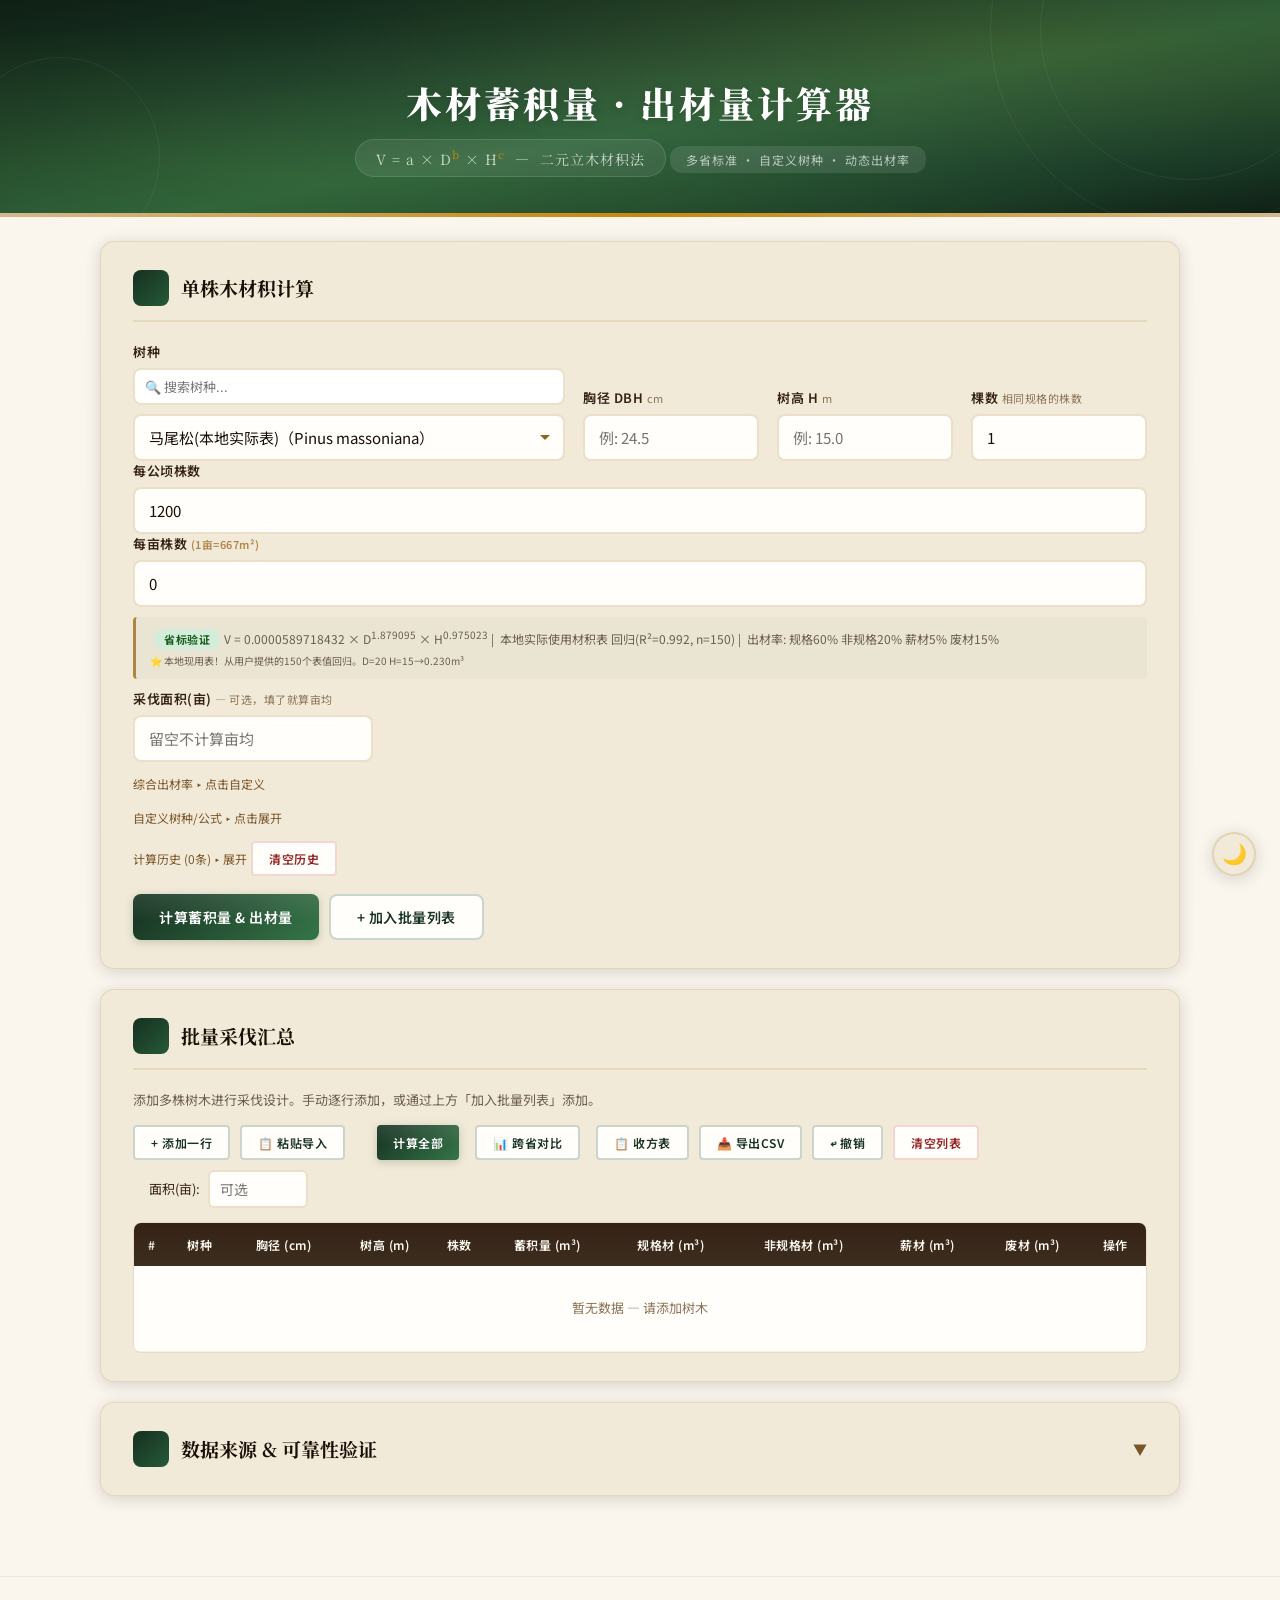
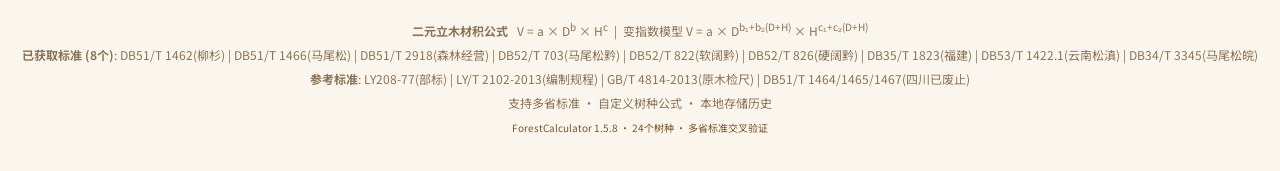
==== index.html @ 26204c29 "v1.5.8: 补全6个树种 econBasePct（P0修复）" ====
<!DOCTYPE html>
<html lang="zh-CN">
<head>
<meta charset="UTF-8">
<meta name="viewport" content="width=device-width, initial-scale=1.0">
<title>木材蓄积量与出材量计算器</title>
<link rel="preconnect" href="https://fonts.googleapis.com">
<link rel="preconnect" href="https://fonts.gstatic.com" crossorigin>
<link href="https://fonts.googleapis.com/css2?family=Noto+Serif+SC:wght@400;600;700;900&family=Noto+Sans+SC:wght@300;400;500;700&display=swap" rel="stylesheet">
<style>
/* ========== 木材蓄积量与出材量计算器 — 全部样式 ========== */

:root {
  --cream: #faf6ee;
  --parchment: #f2ead8;
  --wood-light: #d4b88c;
  --wood: #b08548;
  --wood-dark: #7a5528;
  --bark: #342215;
  --bark-deep: #1a0f06;
  --pine: #163020;
  --pine-light: #265a38;
  --moss: #3d5a2e;
  --leaf: #4e7a35;
  --amber: #c8880a;
  --gold: #e0a410;
  --sunset: #b8621e;
  --danger: #941e1e;
  --info: #1e4a6a;
  --radius-sm: 4px;
  --radius: 8px;
  --radius-lg: 14px;
  --shadow-sm: 0 1px 4px rgba(26,15,6,0.12);
  --shadow: 0 3px 16px rgba(26,15,6,0.16);
  --shadow-lg: 0 8px 36px rgba(26,15,6,0.2);
}

/* Dark mode variables */
body.dark {
  --cream: #1a1a1a;
  --parchment: #252525;
  --wood-light: #5a3d28;
  --wood: #8b6914;
  --wood-dark: #a07828;
  --bark: #ddd8d0;
  --bark-deep: #f0ece5;
  --pine: #2d8a4e;
  --pine-light: #3da060;
  --moss: #4a7a3a;
  --leaf: #5e9a45;
}

body.dark select,
body.dark input[type="number"] {
  background: #2a2a2a;
  color: #ddd8d0;
  border-color: rgba(196,165,110,0.2);
}

body.dark .card {
  border-color: rgba(196,165,110,0.15);
}

body.dark .species-bar {
  background: rgba(45,138,78,0.08);
}

body.dark .btn-outline {
  background: #2a2a2a;
}

body.dark .btn-danger {
  background: #2a2a2a;
}

/* Theme toggle button */
.theme-toggle {
  position: fixed;
  bottom: 24px;
  right: 24px;
  z-index: 100;
  width: 44px;
  height: 44px;
  border-radius: 50%;
  border: 2px solid rgba(196,165,110,0.35);
  background: var(--parchment);
  color: var(--bark);
  cursor: pointer;
  font-size: 20px;
  line-height: 40px;
  text-align: center;
  box-shadow: var(--shadow);
  transition: all 0.3s;
  user-select: none;
}
.theme-toggle:hover {
  transform: scale(1.1);
  box-shadow: var(--shadow-lg);
}

* { margin: 0; padding: 0; box-sizing: border-box; }

body {
  background: var(--cream);
  color: var(--bark);
  font-family: "Noto Sans SC", "Microsoft YaHei", sans-serif;
  line-height: 1.6;
  min-height: 100vh;
  position: relative;
}

/* Subtle wood-grain texture overlay */
body::before {
  content: '';
  position: fixed;
  inset: 0;
  pointer-events: none;
  z-index: 0;
  opacity: 0.03;
  background:
    repeating-linear-gradient(2deg, transparent, transparent 3px, rgba(139,105,20,0.1) 3px, rgba(139,105,20,0.1) 4px),
    repeating-linear-gradient(87deg, transparent, transparent 7px, rgba(74,55,40,0.06) 7px, rgba(74,55,40,0.06) 8px);
}

/* Hero header */
.hero {
  position: relative;
  z-index: 1;
  background: linear-gradient(170deg, #0f1f14 0%, #1a3a26 30%, #265a38 55%, #1a3a26 85%, #0f1f14 100%);
  color: #fff;
  padding: 48px 0 40px;
  text-align: center;
  overflow: hidden;
}
.hero::before {
  content: '';
  position: absolute;
  inset: 0;
  background:
    radial-gradient(ellipse at 20% 80%, rgba(124,179,66,0.15) 0%, transparent 60%),
    radial-gradient(ellipse at 80% 20%, rgba(230,168,23,0.1) 0%, transparent 50%),
    radial-gradient(ellipse at 50% 50%, rgba(255,255,255,0.03) 0%, transparent 70%);
}
.hero::after {
  content: '';
  position: absolute;
  bottom: 0;
  left: 0;
  right: 0;
  height: 4px;
  background: linear-gradient(90deg, var(--wood-light), var(--amber), var(--wood-light));
}
.hero-content { position: relative; z-index: 1; }

/* Tree ring decorative element */
.ring-decoration {
  position: absolute;
  border-radius: 50%;
  border: 1px solid rgba(255,255,255,0.06);
  pointer-events: none;
}
.ring-1 { width: 300px; height: 300px; top: -120px; right: -60px; }
.ring-2 { width: 400px; height: 400px; top: -170px; right: -110px; }
.ring-3 { width: 200px; height: 200px; bottom: -40px; left: -40px; }

.logo-icon {
  display: inline-block;
  font-size: 48px;
  margin-bottom: 4px;
  filter: drop-shadow(0 2px 4px rgba(0,0,0,0.2));
}
.hero h1 {
  font-family: "Noto Serif SC", "SimSun", serif;
  font-size: 36px;
  font-weight: 900;
  letter-spacing: 3px;
  text-shadow: 0 2px 8px rgba(0,0,0,0.15);
}
.hero .formula-display {
  display: inline-block;
  background: rgba(255,255,255,0.08);
  border: 1px solid rgba(255,255,255,0.12);
  border-radius: 20px;
  padding: 6px 20px;
  font-family: "Noto Serif SC", serif;
  font-size: 14px;
  letter-spacing: 1px;
  margin-top: 8px;
  color: rgba(255,255,255,0.75);
}
.hero .formula-display sup { font-size: 11px; color: var(--amber); }
.hero .location-tag {
  display: inline-block;
  background: rgba(255,255,255,0.1);
  border-radius: 12px;
  padding: 4px 16px;
  font-size: 12px;
  margin-top: 8px;
  letter-spacing: 1px;
  color: rgba(255,255,255,0.65);
}

.container {
  max-width: 1120px;
  margin: 0 auto;
  padding: 24px 20px 40px;
  position: relative;
  z-index: 1;
}

/* Cards */
.card {
  background: var(--parchment);
  border: 1px solid rgba(196,165,110,0.3);
  border-radius: var(--radius-lg);
  padding: 28px 32px;
  margin-bottom: 20px;
  box-shadow: var(--shadow);
  position: relative;
  transition: box-shadow 0.3s;
}
.card:hover { box-shadow: var(--shadow-lg); }

.card-header {
  display: flex;
  align-items: center;
  gap: 12px;
  margin-bottom: 20px;
  padding-bottom: 14px;
  border-bottom: 2px solid rgba(196,165,110,0.25);
}
.card-header .icon {
  width: 36px; height: 36px;
  background: linear-gradient(135deg, var(--pine), var(--pine-light));
  border-radius: 8px;
  display: flex; align-items: center; justify-content: center;
  font-size: 18px;
}
.card-header h2 {
  font-family: "Noto Serif SC", serif;
  font-size: 19px;
  color: var(--bark-deep);
  font-weight: 700;
}

/* Form grid */
.calc-grid {
  display: grid;
  grid-template-columns: 1fr 1fr 1fr;
  gap: 18px;
  align-items: end;
}
.calc-grid.cols-4 { grid-template-columns: 1fr 1fr 1fr 1fr; }
@media (max-width: 900px) { .calc-grid.cols-4 { grid-template-columns: 1fr 1fr; } }
@media (max-width: 700px) { .calc-grid { grid-template-columns: 1fr 1fr; } }
@media (max-width: 450px) { .calc-grid, .calc-grid.cols-4 { grid-template-columns: 1fr; } }

.area-row { margin-top: 10px; }
.area-group { max-width: 240px; }

.yield-row { margin-top: 8px; }
.yield-toggle { font-size: 12px; color: var(--wood-dark); cursor: pointer; user-select: none; }
.yield-toggle:hover { color: var(--pine); }
.yield-fields { margin-top: 8px; padding: 12px; background: rgba(196,165,110,0.06); border-radius: var(--radius-sm); }
.yield-inputs { display: flex; gap: 12px; flex-wrap: wrap; }
.yield-inputs label { font-size: 13px; color: var(--bark); font-weight: 500; }
.yield-inputs input { width: 80px; padding: 6px 8px; border: 2px solid rgba(196,165,110,0.35); border-radius: 4px; font-size: 13px; font-family: inherit; text-align: center; }

.form-group { display: flex; flex-direction: column; gap: 5px; }
.form-group label {
  font-size: 13px;
  font-weight: 600;
  color: var(--bark);
  letter-spacing: 0.5px;
}
.form-group label .hint {
  font-weight: 400;
  color: #8b7355;
  font-size: 11px;
}
select, input[type="number"] {
  padding: 11px 14px;
  border: 2px solid rgba(196,165,110,0.35);
  border-radius: var(--radius);
  font-size: 15px;
  font-family: inherit;
  background: #fffefb;
  color: var(--bark-deep);
  transition: all 0.2s;
  outline: none;
}
select:focus, input:focus {
  border-color: var(--pine);
  box-shadow: 0 0 0 4px rgba(45,90,63,0.08);
}
select {
  cursor: pointer;
  appearance: none;
  background-image: url("data:image/svg+xml,%3Csvg xmlns='http://www.w3.org/2000/svg' width='12' height='12' viewBox='0 0 12 12'%3E%3Cpath d='M6 8L1 3h10z' fill='%238b6914'/%3E%3C/svg%3E");
  background-repeat: no-repeat;
  background-position: right 12px center;
  padding-right: 36px;
}

/* Buttons */
.btn-row { display: flex; gap: 10px; margin-top: 18px; flex-wrap: wrap; }

.btn {
  padding: 11px 26px;
  font-size: 14px;
  font-weight: 600;
  border: none;
  border-radius: var(--radius);
  cursor: pointer;
  font-family: inherit;
  letter-spacing: 0.5px;
  transition: all 0.25s;
  position: relative;
  overflow: hidden;
}
.btn::after {
  content: '';
  position: absolute;
  inset: 0;
  background: linear-gradient(180deg, rgba(255,255,255,0.1) 0%, transparent 60%);
  pointer-events: none;
}
.btn-primary {
  background: linear-gradient(135deg, var(--pine), #357548);
  color: #fff;
  box-shadow: 0 2px 8px rgba(45,90,63,0.25);
}
.btn-primary:hover {
  transform: translateY(-1px);
  box-shadow: 0 4px 16px rgba(45,90,63,0.35);
}
.btn-outline {
  background: #fffefb;
  color: var(--pine);
  border: 2px solid rgba(45,90,63,0.25);
}
.btn-outline:hover { background: #f0f5f1; border-color: var(--pine); }
.btn-danger {
  background: #fffefb;
  color: var(--danger);
  border: 2px solid rgba(192,57,43,0.2);
}
.btn-danger:hover { background: #fef5f5; border-color: var(--danger); }
.btn-sm { padding: 7px 16px; font-size: 12px; border-radius: var(--radius-sm); }

/* Species info bar */
.species-bar {
  margin-top: 10px;
  padding: 10px 14px;
  background: rgba(45,90,63,0.04);
  border-radius: var(--radius-sm);
  font-size: 12px;
  color: #6b5d4f;
  border-left: 3px solid var(--wood);
}
.species-bar .badge {
  display: inline-block;
  padding: 2px 10px;
  border-radius: 10px;
  font-size: 11px;
  font-weight: 700;
  letter-spacing: 0.5px;
  margin: 0 4px;
}
.badge-high { background: #d4edda; color: #1b5e20; }
.badge-medium { background: #fff3cd; color: #856404; }
.badge-low { background: #fce4e4; color: #a71d2a; }
.badge-est { background: #f5f5f5; color: #666; }

/* Results */
.result-panel {
  display: none;
  margin-top: 20px;
  animation: fadeSlide 0.4s ease;
}
@keyframes fadeSlide {
  from { opacity: 0; transform: translateY(8px); }
  to { opacity: 1; transform: translateY(0); }
}
.result-panel.show { display: block; }

.volume-hero {
  text-align: center;
  padding: 24px;
  background: linear-gradient(135deg, rgba(45,90,63,0.06), rgba(124,179,66,0.06));
  border-radius: var(--radius-lg);
  border: 2px dashed rgba(45,90,63,0.15);
  margin-bottom: 16px;
}
.volume-hero .volume-number {
  font-family: "Noto Serif SC", serif;
  font-size: 48px;
  font-weight: 900;
  color: var(--pine);
  line-height: 1;
}
.volume-hero .volume-unit { font-size: 16px; color: #6b5d4f; }

.area-hero {
  text-align: center;
  padding: 18px;
  background: linear-gradient(135deg, rgba(212,132,58,0.06), rgba(230,168,23,0.06));
  border-radius: var(--radius);
  border: 2px dashed rgba(212,132,58,0.25);
  margin-bottom: 14px;
}
.area-title { font-size: 14px; font-weight: 700; color: var(--sunset); margin-bottom: 10px; }
.area-grid { display: grid; grid-template-columns: repeat(auto-fit, minmax(160px, 1fr)); gap: 10px; }
.area-stat { font-size: 13px; color: var(--bark); }
.area-stat .big { font-size: 24px; font-weight: 700; color: var(--sunset); display: block; }

.yield-grid {
  display: grid;
  grid-template-columns: repeat(auto-fit, minmax(150px, 1fr));
  gap: 12px;
}
.yield-item {
  background: #fffefb;
  border: 1px solid rgba(196,165,110,0.25);
  border-radius: var(--radius);
  padding: 16px;
  text-align: center;
  transition: transform 0.2s;
}
.yield-item:hover { transform: translateY(-2px); }
.yield-item .yield-val { font-size: 22px; font-weight: 700; color: var(--bark-deep); }
.yield-item .yield-label { font-size: 11px; color: #8b7355; margin-top: 2px; }
.yield-item.economic {
  border: 2px solid var(--pine);
  background: rgba(45,90,63,0.04);
}
.yield-item.economic .yield-val { color: var(--pine); font-size: 26px; }

/* Table */
.table-wrap { overflow-x: auto; border-radius: var(--radius); border: 1px solid rgba(196,165,110,0.2); }
table { width: 100%; border-collapse: collapse; font-size: 13px; }
thead th {
  background: linear-gradient(180deg, var(--bark), #3d2e20);
  color: #fdf8f0;
  padding: 12px 8px;
  font-weight: 600;
  letter-spacing: 0.5px;
  font-size: 12px;
}
tbody td {
  padding: 9px 8px;
  text-align: center;
  border-bottom: 1px solid rgba(196,165,110,0.15);
  background: #fffefb;
}
tbody tr:hover td { background: #fcf8f0; }
tbody input, tbody select {
  width: 100%;
  padding: 7px 8px;
  border: 1px solid rgba(196,165,110,0.3);
  border-radius: 4px;
  font-size: 13px;
  font-family: inherit;
  text-align: center;
  background: #fffefb;
}
.summary-row td {
  font-weight: 700;
  background: linear-gradient(180deg, #e8e0d0, #e0d8c4) !important;
  border-top: 3px solid var(--wood-dark);
  font-size: 14px;
}

.toolbar { display: flex; gap: 10px; margin-bottom: 14px; flex-wrap: wrap; }

/* Collapsible */
.collapsible-header {
  cursor: pointer;
  display: flex;
  justify-content: space-between;
  align-items: center;
}
.collapsible-header .arrow {
  transition: transform 0.3s;
  font-size: 14px;
  color: var(--wood-dark);
}
.collapsible-header.open .arrow { transform: rotate(180deg); }
.collapsible-content { display: none; margin-top: 14px; }
.collapsible-content.open { display: block; }

/* Callouts */
.callout {
  padding: 14px 18px;
  border-radius: var(--radius);
  margin: 12px 0;
  font-size: 13px;
  line-height: 1.7;
}
.callout-warn {
  background: #fffdf5;
  border: 1px solid rgba(230,168,23,0.25);
  border-left: 4px solid var(--amber);
}
.callout-info {
  background: #f5f9fc;
  border: 1px solid rgba(58,107,140,0.2);
  border-left: 4px solid var(--info);
}
.callout-danger {
  background: #fef9f9;
  border: 1px solid rgba(192,57,43,0.2);
  border-left: 4px solid var(--danger);
}

/* Data source table */
.src-table { font-size: 12px; }
.src-table th { background: var(--bark); font-size: 11px; }
.src-table .confidence-dot {
  display: inline-block;
  width: 8px; height: 8px;
  border-radius: 50%;
  margin-right: 4px;
}
.conf-high { background: #2e7d32; box-shadow: 0 0 6px rgba(46,125,50,0.4); }
.conf-medium { background: #f9a825; box-shadow: 0 0 6px rgba(249,168,37,0.4); }
.conf-low { background: #c62828; box-shadow: 0 0 6px rgba(198,40,40,0.4); }

/* Footer */
.footer {
  text-align: center;
  padding: 32px 20px;
  color: #8b7355;
  font-size: 12px;
  line-height: 2;
  border-top: 1px solid rgba(196,165,110,0.2);
  margin-top: 20px;
}
.footer .tree-divider {
  display: block;
  font-size: 20px;
  letter-spacing: 8px;
  opacity: 0.4;
  margin-bottom: 8px;
}

/* Responsive */
@media (max-width: 640px) {
  .card { padding: 18px 16px; }
  .hero h1 { font-size: 26px; }
  .volume-hero .volume-number { font-size: 36px; }
}

/* ========== Toast 通知 ========== */
#toastContainer {
  position: fixed; top: 20px; left: 50%; transform: translateX(-50%);
  z-index: 9999; display: flex; flex-direction: column; gap: 8px;
  pointer-events: none;
}
.toast {
  padding: 10px 22px; border-radius: 8px; font-size: 14px; font-family: inherit;
  color: var(--bark); max-width: 420px; text-align: center;
  backdrop-filter: blur(12px); -webkit-backdrop-filter: blur(12px);
  background: rgba(250,246,238,0.92); box-shadow: var(--shadow);
  border-left: 4px solid var(--wood); opacity: 0; transform: translateY(-12px);
  transition: opacity 0.3s, transform 0.3s; pointer-events: auto;
}
.toast.show { opacity: 1; transform: translateY(0); }
.toast-info  { border-left-color: var(--info); }
.toast-warn  { border-left-color: var(--amber); background: rgba(255,248,230,0.94); }
.toast-error { border-left-color: var(--danger); background: rgba(255,240,240,0.94); }
.toast-success { border-left-color: var(--pine); background: rgba(240,250,240,0.94); }

/* Dark mode toast */
body.dark .toast { background: rgba(20,20,20,0.92); color: #ddd8d0; }
body.dark .toast-warn { background: rgba(40,30,10,0.94); }
body.dark .toast-error { background: rgba(40,15,15,0.94); }
body.dark .toast-success { background: rgba(15,35,15,0.94); }

/* ========== Confirm 模态框 ========== */
.confirm-overlay {
  position: fixed; inset: 0; z-index: 10000;
  background: rgba(0,0,0,0.5); display: flex; align-items: center; justify-content: center;
}
.confirm-dialog {
  background: var(--cream); border-radius: var(--radius-lg); padding: 24px 28px;
  min-width: 320px; max-width: 460px; box-shadow: var(--shadow-lg);
}
.confirm-body {
  font-size: 15px; color: var(--bark); margin-bottom: 18px; line-height: 1.5;
}
.confirm-actions { display: flex; justify-content: flex-end; gap: 10px; }
body.dark .confirm-dialog { background: #252525; }
body.dark .confirm-body { color: #ddd8d0; }
body.dark .summary-row td {
  background: linear-gradient(180deg, #3a3528, #322e20) !important;
  border-top-color: var(--wood-dark);
}

/* ========== Print Styles ========== */
@media print {
  body {
    background: #fff !important;
    color: #1a1a1a !important;
    font-size: 11pt;
  }

  /* Hide interactive UI elements */
  .hero, .navbar, .calc-grid, .btn, .btn-row, .theme-toggle,
  footer, .result-card, .batch-actions, .toolbar, .form-group,
  .form-row, .area-row, .yield-row, .species-bar, .card-header .icon,
  #yieldTableOptions, #singleCard, .collapsible-header,
  .ring-decoration, .logo-icon, .formula-display, .location-tag,
  #btnBatchCalc, #btnCompare, #btnYieldTable {
    display: none !important;
  }

  /* Show yield table and compare panel */
  #yieldTablePanel, #comparePanel, #batchCard {
    display: block !important;
    visibility: visible !important;
  }

  #batchCard, .card {
    border: none !important;
    background: #fff !important;
    box-shadow: none !important;
    padding: 0 !important;
    margin: 0 0 16px 0 !important;
    page-break-inside: avoid;
  }

  .card-header {
    border-bottom: 1px solid #999 !important;
    padding-bottom: 6px !important;
    margin-bottom: 8px !important;
  }

  .card-header h2 {
    font-size: 14pt !important;
    color: #000 !important;
  }

  table {
    border-collapse: collapse !important;
    width: 100% !important;
    font-size: 11px !important;
    color: #000 !important;
  }

  th {
    background: #eee !important;
    color: #000 !important;
    border-bottom: 2px solid #999 !important;
    padding: 3px 4px !important;
  }

  td {
    padding: 2px 4px !important;
    border-bottom: 1px solid #ddd !important;
  }

  @page {
    size: A4 portrait;
    margin: 10mm;
  }
}
</style>
</head>
<body>

<!-- Hero -->
<header class="hero">
  <div class="ring-decoration ring-1"></div>
  <div class="ring-decoration ring-2"></div>
  <div class="ring-decoration ring-3"></div>
  <div class="hero-content">
    <div class="logo-icon"></div>
    <h1>木材蓄积量 · 出材量计算器</h1>
    <div class="formula-display">V = a × D<sup>b</sup> × H<sup>c</sup> &nbsp;—&nbsp; 二元立木材积法</div>
    <div class="location-tag">多省标准 · 自定义树种 · 动态出材率</div>
  </div>
</header>

<div class="container">

<!-- ====== 单株计算 ====== -->
<div class="card" id="singleCard">
  <div class="card-header">
    <div class="icon"></div>
    <h2>单株木材积计算</h2>
  </div>

  <div class="calc-grid cols-4">
    <div class="form-group">
      <label>树种</label>
      <input type="text" id="speciesSearch" placeholder="🔍 搜索树种..." style="margin-bottom:4px;padding:7px 10px;border:2px solid rgba(196,165,110,0.35);border-radius:var(--radius);font-size:13px;font-family:inherit;width:100%;">
      <select id="speciesSelect" onchange="ForestCalc.onSpeciesChange()"></select>
    </div>
    <div class="form-group">
      <label>胸径 DBH <span class="hint">cm</span></label>
      <input type="number" id="dbhInput" placeholder="例: 24.5" step="0.1" min="1" max="300">
    </div>
    <div class="form-group">
      <label>树高 H <span class="hint">m</span></label>
      <input type="number" id="heightInput" placeholder="例: 15.0" step="0.1" min="1" max="100">
    </div>
    <div class="form-group">
      <label>棵数 <span class="hint">相同规格的株数</span></label>
      <input type="number" id="countInput" placeholder="1" value="1" step="1" min="1" max="99999">
    </div>
  </div>

  <div class="form-row">
    <div class="form-group">
      <label for="density">每公顷株数</label>
      <input type="number" id="density" placeholder="例如 1200" min="1" max="10000" value="1200" step="50" />
    </div>
  </div>

  <div class="form-row">
    <div class="form-group">
      <label for="densityMu">每亩株数 <small style="color:var(--wood);">(1亩=667m²)</small></label>
      <input type="number" id="densityMu" placeholder="例如 80" min="1" max="1000" value="0" step="5" />
    </div>
  </div>

  <div class="species-bar" id="speciesBar"></div>

  <div class="area-row">
    <div class="form-group area-group">
      <label>采伐面积(亩) <span class="hint">— 可选，填了就算亩均</span></label>
      <input type="number" id="areaInput" placeholder="留空不计算亩均" step="0.1" min="0.1" max="99999">
    </div>
  </div>

  <div class="yield-row" id="yieldCustom">
    <span class="yield-toggle" onclick="ForestCalc.toggleYield()">综合出材率 ▸ 点击自定义</span>
    <div class="yield-fields" id="yieldFields" style="display:none;">
      <div class="yield-inputs">
        <label>综合出材率 <input type="number" id="yTotal" placeholder="如 0.6" step="0.01" min="0" max="1" style="width:100px;"></label>
        <span style="font-size:11px;color:#8b7355;align-self:center;">填一个数即可，如 0.6 = 60%。自动按默认比例分配规格/非规格/薪材/废材</span>
      </div>
    </div>
  </div>

  <div class="yield-row">
    <span class="yield-toggle" onclick="ForestCalc.toggleCustom()">自定义树种/公式 ▸ 点击展开</span>
    <div class="yield-fields" id="customFields" style="display:none;">
      <div class="yield-inputs">
        <label>树种名称 <input type="text" id="cName" placeholder="如：自定柳杉" style="width:140px;"></label>
        <label>a <input type="number" id="cA" placeholder="a" step="0.000000000001" style="width:130px;"></label>
        <label>b <input type="number" id="cB" placeholder="b" step="0.000001"></label>
        <label>c <input type="number" id="cC" placeholder="c" step="0.000001"></label>
        <button class="btn btn-sm btn-outline" onclick="ForestCalc.saveCustom()" style="align-self:flex-end;">保存此公式</button>
      </div>
      <span style="font-size:11px;color:#8b7355;">公式 V = a × D<sup>b</sup> × H<sup>c</sup>。填 a,b,c 后优先使用。可保存到浏览器，下次使用。</span>
    </div>
  </div>

  <!-- 保存的自定义树种 -->
  <div class="yield-row" id="savedCustoms" style="display:none;">
    <span style="font-size:12px;color:var(--bark);font-weight:600;">已保存的自定义：</span>
    <span id="savedList" style="font-size:12px;"></span>
  </div>

  <!-- 计算历史 -->
  <div class="yield-row">
    <span class="yield-toggle" onclick="ForestCalc.toggleHistory()">计算历史 (<span id="histCount">0</span>条) ▸ 展开</span>
    <div id="histPanel" style="display:none;margin-top:8px;max-height:200px;overflow-y:auto;font-size:12px;"></div>
    <button class="btn btn-sm btn-danger" onclick="ForestCalc.clearHistoryUI()" style="margin-top:4px;">清空历史</button>
  </div>

  <div class="btn-row">
    <button class="btn btn-primary" onclick="ForestCalc.calcSingle()">计算蓄积量 & 出材量</button>
    <button class="btn btn-outline" onclick="ForestCalc.addToBatch()">+ 加入批量列表</button>
  </div>

  <div class="result-panel" id="singleResult"></div>
  <button class="btn btn-outline btn-sm" id="btnClearSingle" style="display:none;" onclick="ForestCalc.clearSingle()">✕ 清除结果</button>
</div>

<!-- ====== 批量计算 ====== -->
<div class="card" id="batchCard">
  <div class="card-header">
    <div class="icon"></div>
    <h2>批量采伐汇总</h2>
  </div>
  <p style="font-size:13px;color:#6b5d4f;margin-bottom:14px;">
    添加多株树木进行采伐设计。手动逐行添加，或通过上方「加入批量列表」添加。
  </p>
  <div class="toolbar">
    <button class="btn btn-outline btn-sm" onclick="ForestCalc.addRow()">+ 添加一行</button>
    <button class="btn btn-outline btn-sm" onclick="ForestCalc.toggleCSVImport()">📋 粘贴导入</button>
    <span id="batchRowCount" style="color:var(--wood);font-size:13px;margin-left:12px;"></span>
    <button class="btn btn-primary btn-sm" id="btnBatchCalc" onclick="ForestCalc.calcBatch()">计算全部</button>
    <button class="btn btn-outline btn-sm" id="btnCompare" style="margin-left:6px;" onclick="ForestCalc.showCompare()">📊 跨省对比</button>
    <button id="btnYieldTable" class="btn btn-outline btn-sm" style="margin-left:6px;" onclick="ForestCalc.showYieldTable()">📋 收方表</button>
    <button class="btn btn-outline btn-sm" onclick="ForestCalc.exportBatchCSV()">📥 导出CSV</button>
    <button class="btn btn-outline btn-sm" id="btnUndo" onclick="ForestCalc.undoBatch()" disabled>↩ 撤销</button>
    <button class="btn btn-danger btn-sm" onclick="ForestCalc.clearBatch()">清空列表</button>
    <span style="margin-left:16px;display:flex;align-items:center;gap:8px;">
      <label style="font-size:13px;color:var(--bark);white-space:nowrap;">面积(亩):</label>
      <input type="number" id="batchAreaInput" placeholder="可选" step="0.1" min="0.1" style="width:100px;padding:7px 10px;border:2px solid rgba(196,165,110,0.35);border-radius:6px;font-size:14px;font-family:inherit;">
    </span>
  </div>

  <!-- 收方表参数面板 -->
  <div id="yieldTableOptions" style="display:none;padding:12px 16px;background:rgba(196,165,110,0.05);border:1px solid rgba(196,165,110,0.15);border-radius:8px;margin-top:10px;">
    <div style="display:flex;align-items:center;gap:8px;flex-wrap:wrap;">
      <label style="font-size:13px;color:var(--bark);white-space:nowrap;">D范围:</label>
      <input type="number" id="dMinYield" value="6" min="6" max="80" step="1" style="width:58px;padding:5px 6px;border:2px solid rgba(196,165,110,0.35);border-radius:4px;font-size:13px;text-align:center;">
      <span style="font-size:13px;color:var(--bark);">~</span>
      <input type="number" id="dMaxYield" value="40" min="6" max="80" step="1" style="width:58px;padding:5px 6px;border:2px solid rgba(196,165,110,0.35);border-radius:4px;font-size:13px;text-align:center;">
      <span style="font-size:13px;color:var(--bark);">cm</span>
      <label style="font-size:13px;color:var(--bark);white-space:nowrap;margin-left:8px;">步长:</label>
      <input type="number" id="stepYield" value="2" min="1" max="10" step="1" style="width:48px;padding:5px 6px;border:2px solid rgba(196,165,110,0.35);border-radius:4px;font-size:13px;text-align:center;">
      <span style="font-size:13px;color:var(--bark);">cm</span>
      <button class="btn btn-primary btn-sm" onclick="ForestCalc.showYieldTable()" style="margin-left:8px;">生成收方表</button>
    </div>
  </div>

  <!-- CSV 粘贴导入面板 -->
  <div id="csvImportPanel" style="display:none;padding:14px 16px;background:rgba(196,165,110,0.05);border:1px solid rgba(196,165,110,0.15);border-radius:8px;margin-top:10px;">
    <p style="font-size:12px;color:var(--wood-dark);margin-bottom:8px;">粘贴 CSV 数据（格式：胸径,树高,株数 或 胸径,树高），每行一条记录。以 # 开头的行为注释。</p>
    <textarea id="csvTextarea" rows="6" style="width:100%;padding:10px;border:2px solid rgba(196,165,110,0.35);border-radius:6px;font-size:13px;font-family:monospace;resize:vertical;"></textarea>
    <div style="margin-top:8px;display:flex;gap:8px;">
      <button class="btn btn-primary btn-sm" onclick="ForestCalc.importCSV()">解析导入</button>
      <button class="btn btn-outline btn-sm" onclick="document.getElementById('csvImportPanel').style.display='none'">取消</button>
    </div>
  </div>

  <div class="table-wrap">
    <table>
      <thead>
        <tr>
          <th>#</th><th>树种</th><th>胸径 (cm)</th><th>树高 (m)</th>
          <th style="width:52px;">株数</th>
          <th>蓄积量 (m³)</th><th>规格材 (m³)</th><th>非规格材 (m³)</th>
          <th>薪材 (m³)</th><th>废材 (m³)</th><th>操作</th>
        </tr>
      </thead>
      <tbody id="batchBody">
        <tr><td colspan="11" style="padding:32px;color:#8b7355;">暂无数据 — 请添加树木</td></tr>
      </tbody>
      <tbody id="batchSummary" style="display:none;"></tbody>
    </table>
  </div>
  <div id="comparePanel"></div>
  <div id="yieldTablePanel"></div>
</div>

<!-- ====== 数据来源 ====== -->
<div class="card">
  <div class="collapsible-header" id="dataHeader" onclick="ForestCalc.toggleData(this)">
    <div class="card-header" style="border:none;margin:0;padding:0;">
      <div class="icon"></div>
      <h2>数据来源 & 可靠性验证</h2>
    </div>
    <span class="arrow">▼</span>
  </div>
  <div class="collapsible-content" id="dataPanel"></div>
</div>

</div>

<footer class="footer">
  <span class="tree-divider">   </span>
  <strong>二元立木材积公式</strong> &nbsp; V = a × D<sup>b</sup> × H<sup>c</sup> &nbsp;|&nbsp; 变指数模型 V = a × D<sup>b₁+b₂(D+H)</sup> × H<sup>c₁+c₂(D+H)</sup><br>
  <strong>已获取标准 (8个)</strong>: DB51/T 1462(柳杉) | DB51/T 1466(马尾松) | DB51/T 2918(森林经营) | DB52/T 703(马尾松黔) | DB52/T 822(软阔黔) | DB52/T 826(硬阔黔) | DB35/T 1823(福建) | DB53/T 1422.1(云南松滇) | DB34/T 3345(马尾松皖)<br>
  <strong>参考标准</strong>: LY208-77(部标) | LY/T 2102-2013(编制规程) | GB/T 4814-2013(原木检尺) | DB51/T 1464/1465/1467(四川已废止)<br>
  支持多省标准 · 自定义树种公式 · 本地存储历史
<br><small style="color:var(--wood-dark);">ForestCalculator 1.5.8 · 24个树种 · 多省标准交叉验证</small>
</footer>

<!-- JS 依赖顺序: species-db → storage → calculator → ui → app -->
<script>
﻿// ========== 树种数据库 + 常量 + 工具函数 ==========
// 此文件必须最先加载，为所有后续模块提供基础数据

var ForestCalc = window.ForestCalc || {};

// ========== 树种数据库（多标准交叉验证） ==========
// 公式来源: DB51/T 1462~1467(四川), DB52/T 702~826(贵州), DB35/T 1823(福建),
//            DB53/T 1422(云南), LY208-77(部标), GB/T 4814-2013(原木检尺)
ForestCalc.SPECIES = [
  // ---- 四川 DB51 系列 ----
  {
    id: 'masson-pine', name: '马尾松(本地实际表)', latin: 'Pinus massoniana',
    a: 0.0000589718432, b: 1.879095, c: 0.975023, isDynamic: false,
    source: '本地实际使用材积表 回归(R²=0.992, n=150)', reliability: 'high',
    yieldRates: { spec: 0.6, nonSpec: 0.2, fuel: 0.05, waste: 0.15 }, // economic base 78%
    defaultHRatio: 0.70,
    yieldDMin: 6, yieldDMax: 50,
    econBasePct: 78,   // DB51/T 1466 153点回归 R²=0.977
    note: '⭐ 本地现用表！从用户提供的150个表值回归。D=20 H=15→0.230m³'
  },
  {
    id: 'masson-pine-db51', name: '马尾松(DB51标参)', latin: 'Pinus massoniana',
    a: 0.00006808595, b: 1.858728, c: 0.9721861, isDynamic: false,
    source: 'DB51/T 1466-2012 四川省标(已废止)', reliability: 'high',
    yieldRates: { spec: 0.6, nonSpec: 0.2, fuel: 0.05, waste: 0.15 }, // DB51验证:经济材80%
    defaultHRatio: 0.70,
    yieldDMin: 6, yieldDMax: 50,
    econBasePct: 80,   // DB51/T 1466
    note: 'DB51省标参考。D=20 H=15→0.248m³。与实际表偏差-7%'
  },
  {
    id: 'chinese-fir', name: '杉木', latin: 'Cunninghamia lanceolata',
    a: 0.000058777042, b: 1.9699831, c: 0.89646157, isDynamic: false,
    source: 'DB51/T 1464-2012/LY208-77', reliability: 'high',
    yieldRates: { spec: 0.55, nonSpec: 0.20, fuel: 0.05, waste: 0.20 }, // economic base 73%
    defaultHRatio: 0.80,
    yieldDMin: 6, yieldDMax: 40,
    econBasePct: 73,   // 南方杉木产区出材率范围70-78%,中等林分取73%
    note: 'DB51采用LY208-77参数。推荐。贵州DB52/T 702有变指数公式'
  },
  {
    id: 'cypress', name: '柏木', latin: 'Cupressus funebris',
    a: 0.0000687928, b: 1.593567, c: 1.176727, isDynamic: false,
    source: 'DB51/T 1467-2012 四川省标(2025废止)', reliability: 'high',
    yieldRates: { spec: 0.55, nonSpec: 0.20, fuel: 0.05, waste: 0.20 }, // economic base 71%
    defaultHRatio: 0.65,
    yieldDMin: 6, yieldDMax: 36,
    econBasePct: 71,   // 柏木干形中等,尖削度0.45,DB51标准
    note: '✅ 7个查表值验证一致。贵州DB52/T 773有变指数公式。推荐'
  },
  {
    id: 'cryptomeria', name: '柳杉(本地实际表)', latin: 'Cryptomeria fortunei',
    a: 0.000073839671, b: 1.979618, c: 0.836352, isDynamic: false,
    source: '本地实际使用材积表 回归(R²=0.992, n=80)', reliability: 'high',
    yieldRates: { spec: 0.55, nonSpec: 0.20, fuel: 0.05, waste: 0.20 }, // 柳杉经济材72%(估)
    defaultHRatio: 0.75,
    yieldDMin: 6, yieldDMax: 50,
    note: '⭐ 本地现用表！从用户提供的80个表值回归。D=20 H=15→0.268m³'
  },
  {
    id: 'cryptomeria-db51', name: '柳杉(DB51标参)', latin: 'Cryptomeria fortunei',
    a: 0.000056280669, b: 1.82910409, c: 1.05195643, isDynamic: false,
    source: 'DB51/T 1462-2012 四川省标(现行)', reliability: 'high',
    yieldRates: { spec: 0.52, nonSpec: 0.20, fuel: 0.05, waste: 0.23 }, // 柳杉经济材72%(估)
    defaultHRatio: 0.75,
    yieldDMin: 6, yieldDMax: 50,
    econBasePct: 72,   // DB51/T 1462 柳杉
    note: 'DB51省标参考。D=20 H=15→0.233m³。与实际表偏差+15%'
  },
  {
    id: 'yunnan-pine', name: '云南松', latin: 'Pinus yunnanensis',
    a: 0.000058290117, b: 1.9796344, c: 0.90715154, isDynamic: false,
    source: 'LY208-77 旧标 / DB51/T 1465-2012（已废止）', reliability: 'medium',
    yieldRates: { spec: 0.5, nonSpec: 0.18, fuel: 0.07, waste: 0.25 }, // 云南松经济材70%(估)
    defaultHRatio: 0.68,
    yieldDMin: 6, yieldDMax: 40,
    note: '⚠ 旧标公式。2025新标DB53/T 1422.1已发布(天然/人工分开建模)，PDF已下载但需OCR提取系数'
  },
  {
    id: 'yunnan-pine-natural', name: '云南松(天然·2025)', latin: 'P. yunnanensis (natural)',
    a: 0.0000745425124, b: 1.846030, c: 0.921690, isDynamic: false,
    source: 'DB53/T 1422.1-2025 表A.1回归拟合(R²=0.994)', reliability: 'high',
    yieldRates: { spec: 0.48, nonSpec: 0.17, fuel: 0.07, waste: 0.28 }, // economic base 65%
    defaultHRatio: 0.60,
    yieldDMin: 6, yieldDMax: 40,
    econBasePct: 65,   // 天然林干形弯曲,树皮厚
    note: '✅ 从78个表值回归拟合。2038株样木(天然1050)。2025-09-07实施'
  },
  {
    id: 'yunnan-pine-planted', name: '云南松(人工·2025)', latin: 'P. yunnanensis (planted)',
    a: 0.00005696539, b: 1.991005, c: 0.841387, isDynamic: false,
    source: 'DB53/T 1422.1-2025 表A.2回归拟合(R²=0.992)', reliability: 'high',
    yieldRates: { spec: 0.55, nonSpec: 0.18, fuel: 0.05, waste: 0.22 }, // 人工云南松经济材72%(估)
    defaultHRatio: 0.72,
    yieldDMin: 6, yieldDMax: 40,
    note: '✅ 从56个表值回归拟合。2038株样木(人工988)。2025-09-07实施'
  },
  // ---- 西南通用 LY208-77 ----
  {
    id: 'armand-pine', name: '华山松', latin: 'Pinus armandii',
    a: 0.000059973839, b: 1.8334312, c: 1.0295315, isDynamic: false,
    source: 'LY208-77 西南地区', reliability: 'medium',
    yieldRates: { spec: 0.5, nonSpec: 0.18, fuel: 0.07, waste: 0.25 }, // economic base 68%
    defaultHRatio: 0.70,
    yieldDMin: 6, yieldDMax: 50,
    econBasePct: 68,   // 华山松树干通直度中等,西南经验
    note: '西南通用公式。贵州有DB52/T 768-2012'
  },
  {
    id: 'oak', name: '栎类', latin: 'Quercus spp.',
    a: 0.000059599785, b: 1.8564005, c: 0.93056206, isDynamic: false,
    source: 'LY208-77 栎类专用', reliability: 'medium',
    yieldRates: { spec: 0.4, nonSpec: 0.17, fuel: 0.08, waste: 0.35 }, // 栎类经济材61%(估)
    defaultHRatio: 0.65,
    yieldDMin: 6, yieldDMax: 60,
    note: 'LY208-77栎类专用系数。贵州DB52/T 826硬阔标准含栎类(已下载)'
  },
  {
    id: 'alder', name: '桤木', latin: 'Alnus cremastogyne',
    a: 0.000052750716, b: 1.9450324, c: 0.93862330, isDynamic: false,
    source: 'LY208-77 四川滇西北阔叶公式', reliability: 'medium',
    yieldRates: { spec: 0.42, nonSpec: 0.15, fuel: 0.08, waste: 0.35 }, // economic base 62%
    defaultHRatio: 0.70,
    yieldDMin: 6, yieldDMax: 36,
    econBasePct: 62,   // 桤木速生阔叶,尖削度大
    note: '常见速生树种。贵州软阔DB52/T 822含桤木(已下载)'
  },
  {
    id: 'poplar', name: '杨树', latin: 'Populus spp.',
    a: 0.000052750716, b: 1.9450324, c: 0.93862330, isDynamic: false,
    source: 'LY208-77 四川滇西北阔叶公式', reliability: 'medium',
    yieldRates: { spec: 0.50, nonSpec: 0.20, fuel: 0.05, waste: 0.25 }, // 杨树经济材70%(估)
    econBasePct: 70,
    defaultHRatio: 0.80,
    yieldDMin: 6, yieldDMax: 50,
    note: '四川杨树通用公式'
  },
  {
    id: 'soft-broad', name: '软阔', latin: 'Soft broadleaf spp.',
    a: 0.000052750716, b: 1.9450324, c: 0.93862330, isDynamic: false,
    source: 'LY208-77 四川滇西北阔叶公式', reliability: 'medium',
    yieldRates: { spec: 0.42, nonSpec: 0.15, fuel: 0.08, waste: 0.35 }, // 桤木/软阔经济材63%(估)
    econBasePct: 57,
    defaultHRatio: 0.70,
    yieldDMin: 6, yieldDMax: 50,
    note: '含杨柳桤枫香香椿。贵州DB52/T 822软阔标准已下载'
  },
  {
    id: 'hard-broad', name: '硬阔', latin: 'Hard broadleaf spp.',
    a: 0.000052750716, b: 1.9450324, c: 0.93862330, isDynamic: false,
    source: 'LY208-77 四川滇西北阔叶公式(谨慎使用)', reliability: 'low',
    yieldRates: { spec: 0.45, nonSpec: 0.17, fuel: 0.08, waste: 0.3 }, // economic base 65%
    defaultHRatio: 0.68,
    yieldDMin: 6, yieldDMax: 60,
    econBasePct: 65,   // 硬阔类,干形中等偏上
    note: '⚠ 硬阔近似值。贵州DB52/T 826硬阔标准含壳斗科(已下载)'
  },
  // ---- 贵州 DB52 变指数模型（精度更高，供参考对比）----
  {
    id: 'fir-gz', name: '杉木(贵州)', latin: 'Cunninghamia lanceolata',
    a: 0.000080597, b: 0, c: 0, isDynamic: true,
    b1: 1.96709, b2: -0.0059006, c1: 0.7699, c2: 0.0072346,
    source: 'DB52/T 702-2011 贵州省标(现行)', reliability: 'high',
    yieldRates: { spec: 0.52, nonSpec: 0.20, fuel: 0.05, waste: 0.23 }, // 杉木经济材73%(估)
    defaultHRatio: 0.80,
    yieldDMin: 6, yieldDMax: 40,
    note: '变指数模型: V=a×D^(b1+b2(D+H))×H^(c1+c2(D+H))，精度高于固定指数'
  },
  {
    id: 'pine-gz', name: '马尾松(贵州)', latin: 'Pinus massoniana',
    a: 0.000062341803, b: 1.8551497, c: 0.95682492, isDynamic: false,
    source: 'DB52/T 703-2011 贵州省标(现行,已下载)', reliability: 'high',
    yieldRates: { spec: 0.6, nonSpec: 0.2, fuel: 0.05, waste: 0.15 }, // economic base 78%
    defaultHRatio: 0.70,
    yieldDMin: 6, yieldDMax: 50,
    econBasePct: 78,   // 贵州马尾松
    note: '贵州人工马尾松。已下载标准全文(12页)'
  },
  {
    id: 'cypress-gz', name: '柏木(贵州)', latin: 'Cupressus funebris',
    a: 0.000085626, b: 0, c: 0, isDynamic: true,
    b1: 1.9148, b2: -0.0045828, c1: 0.74041, c2: 0.00668,
    source: 'DB52/T 773-2012 贵州省标(现行)', reliability: 'high',
    yieldRates: { spec: 0.55, nonSpec: 0.20, fuel: 0.05, waste: 0.20 }, // economic base 71%
    defaultHRatio: 0.65,
    yieldDMin: 6, yieldDMax: 36,
    econBasePct: 71,   // 贵州柏木变指数,同柏木组
    note: '变指数模型，指数随D+H线性变化，干形适应性更强'
  },
  {
    id: 'soft-gz', name: '软阔(贵州)', latin: 'Soft broadleaf (Guizhou)',
    a: 0.000073624, b: 0, c: 0, isDynamic: true,
    b1: 1.89885, b2: 0, c1: 0.85616, c2: 0.00064635,
    source: 'DB52/T 822-2013 贵州省标(现行,已下载)', reliability: 'high',
    yieldRates: { spec: 0.42, nonSpec: 0.15, fuel: 0.08, waste: 0.35 }, // economic base 62%
    defaultHRatio: 0.70,
    yieldDMin: 6, yieldDMax: 50,
    econBasePct: 62,   // 贵州软阔变指数,同软阔组
    note: '变指数模型。含枫香桦木香椿杨树朴树。已下载标准全文(12页)'
  },
  // ---- 安徽 DB34/T 3345-2019 ----
  {
    id: 'masson-pine-ah', name: '马尾松(安徽·2019)', latin: 'Pinus massoniana (Anhui)',
    a: 0.000062599, b: 1.875389, c: 0.918393, isDynamic: false,
    source: 'DB34/T 3345-2019 安徽省马尾松二元立木材积表', reliability: 'high',
    yieldRates: { spec: 0.60, nonSpec: 0.20, fuel: 0.05, waste: 0.15 },
    defaultHRatio: 0.68,
    yieldDMin: 6, yieldDMax: 50,
    econBasePct: 78,
    note: '安徽2019年新编表。D=20 H=15→0.231m³。与四川DB51参数不同'
  },

  // ---- 福建 DB35/T 1823-2019 ----
  {
    id: 'chinese-fir-fj', name: '杉木(福建·2019)', latin: 'Cunninghamia lanceolata (Fujian)',
    a: 0.0000706094, b: 1.801671, c: 0.997998, isDynamic: false,
    source: 'DB35/T 1823-2019 福建省主要树种二元立木材积表', reliability: 'high',
    yieldRates: { spec: 0.55, nonSpec: 0.20, fuel: 0.05, waste: 0.20 },
    econBasePct: 75,
    defaultHRatio: 0.80,
    yieldDMin: 6, yieldDMax: 40,
    note: '福建2019年新编表。D=20 H=15→0.2326m³。精度高于LY208-77旧标'
  },
  {
    id: 'masson-pine-fj', name: '马尾松(福建·2019)', latin: 'Pinus massoniana (Fujian)',
    a: 0.000070728, b: 1.874518, c: 0.908949, isDynamic: false,
    source: 'DB35/T 1823-2019 福建省主要树种二元立木材积表', reliability: 'high',
    yieldRates: { spec: 0.60, nonSpec: 0.20, fuel: 0.05, waste: 0.15 },
    econBasePct: 80,
    defaultHRatio: 0.68,
    yieldDMin: 6, yieldDMax: 50,
    note: '福建2019年新编表。D=20 H=15→0.2277m³。与四川DB51/本地表参数不同'
  },
  {
    id: 'broadleaf-fj', name: '阔叶树(福建·2019)', latin: 'Broadleaf spp. (Fujian)',
    a: 0.0000685634, b: 1.933221, c: 0.867885, isDynamic: false,
    source: 'DB35/T 1823-2019 福建省主要树种二元立木材积表', reliability: 'high',
    yieldRates: { spec: 0.45, nonSpec: 0.17, fuel: 0.08, waste: 0.30 },
    econBasePct: 62,
    defaultHRatio: 0.70,
    yieldDMin: 6, yieldDMax: 50,
    note: '福建阔叶树通用公式，涵盖桉树相思等速生树种。D=20 H=15→0.2355m³'
  },
  {
    id: 'other-conifer-fj', name: '其他针叶(福建·2019)', latin: 'Other conifer spp. (Fujian)',
    a: 0.000069978, b: 1.8660492, c: 0.905254, isDynamic: false,
    source: 'DB35/T 1823-2019 福建省主要树种二元立木材积表', reliability: 'high',
    yieldRates: { spec: 0.50, nonSpec: 0.18, fuel: 0.07, waste: 0.25 },
    econBasePct: 68,
    defaultHRatio: 0.72,
    yieldDMin: 6, yieldDMax: 40,
    note: '福建其他针叶通用公式，涵盖火炬松湿地松等。D=20 H=15→0.2175m³'
  }
];

// ========== 常量 ==========
ForestCalc.YIELD_DISCLAIMER = '出材率参考《四川林业计量数表编制技术研究》(2013省科技进步三等奖)等标准成果。精确出材率需查对应标准的单木出材率表（按胸径树高分段内插）。应用内支持自定义综合出材率。';
ForestCalc.STORAGE_KEY = 'fc_custom_species';
ForestCalc.HIST_KEY = 'fc_history';

// ========== 工具函数 ==========
ForestCalc.getActiveSpecies = function() {
  var cs = ForestCalc.getCustomSpecies();
  if (cs) return cs;
  var sel = document.getElementById('speciesSelect');
  var idx = parseInt(sel.value);
  return (idx >= 0 && idx < ForestCalc.SPECIES.length) ? ForestCalc.SPECIES[idx] : ForestCalc.SPECIES[0];
};

ForestCalc.getCustomSpecies = function() {
  var ca = parseFloat(document.getElementById('cA').value);
  var cb = parseFloat(document.getElementById('cB').value);
  var cc = parseFloat(document.getElementById('cC').value);
  var name = document.getElementById('cName').value.trim();
  if (!isNaN(ca) && !isNaN(cb) && !isNaN(cc) && ca > 0) {
    return { a: ca, b: cb, c: cc, isDynamic: false, name: name || '自定义', yieldRates: { spec: 0.42, nonSpec: 0.16, fuel: 0.13, waste: 0.29 } };
  }
  return null;
};

</script>
<script>
// ========== 本地存储操作（纯数据读写，无 DOM 操作） ==========
// 依赖 species-db.js 中的 ForestCalc.STORAGE_KEY、ForestCalc.HIST_KEY

var ForestCalc = window.ForestCalc || {};

// ========== 自定义公式存储 ==========
ForestCalc.loadSavedCustoms = function() {
  try { return JSON.parse(localStorage.getItem(ForestCalc.STORAGE_KEY) || '[]'); } catch(e) { return []; }
};

ForestCalc.saveCustomToStorage = function(data) {
  try { localStorage.setItem(ForestCalc.STORAGE_KEY, JSON.stringify(data)); } catch(e) {}
};

// ========== 计算历史存储 ==========
ForestCalc.loadHistory = function() {
  try { return JSON.parse(localStorage.getItem(ForestCalc.HIST_KEY) || '[]'); } catch(e) { return []; }
};

ForestCalc.addHistory = function(speciesName, dbh, height, count, vol, econ) {
  var hist = ForestCalc.loadHistory();
  hist.unshift({ species: speciesName, dbh: dbh, height: height, count: count, vol: vol.toFixed(4), econ: econ.toFixed(4), time: new Date().toLocaleString() });
  if (hist.length > 50) hist.length = 50;
  localStorage.setItem(ForestCalc.HIST_KEY, JSON.stringify(hist));
};

ForestCalc.clearHistory = function() {
  try { localStorage.removeItem(ForestCalc.HIST_KEY); } catch(e) {}
};
</script>
<script>
// ========== 核心计算逻辑 ==========
// 依赖 species-db.js 中的 ForestCalc.SPECIES

var ForestCalc = window.ForestCalc || {};

// 二元立木材积公式: V = a × D^b × H^c
// 变指数模型: V = a × D^(b1+b2(D+H)) × H^(c1+c2(D+H))
ForestCalc.calcVolume = function(s, dbh, height) {
  if (s.a === 0) return null;
  if (s.isDynamic && s.b1 !== undefined) {
    var dh = dbh + height;
    return s.a * Math.pow(dbh, s.b1 + s.b2 * dh) * Math.pow(height, s.c1 + s.c2 * dh);
  }
  return s.a * Math.pow(dbh, s.b) * Math.pow(height, s.c);
};

// 动态出材率 = f(D, H, speciesGroup)
// 每树种独立基准经济材率(econBasePct)，D/H敏感性参照DB51/T 1466马尾松验证斜率
// 斜率: +0.18%/cm DBH, +0.34%/m Height (153点回归 R²=0.977)
ForestCalc.calcYield = function(s, volume, dbh, height) {
  var d = dbh || 20, h = height || 15;

  // 树种基准经济材率（规格材+非规格材合计，D=20 H=15 时）
  var econBase = (s.econBasePct !== undefined) ? s.econBasePct : 75;
  
  // D/H 调整（相对基准径级 D=20 H=15）
  var econPct = econBase + 0.18 * (d - 20) + 0.34 * (h - 15);
  // 宽松裁剪：下限 50%（极小径级/极弯干形），上限 92%（大径材上限）
  econPct = Math.max(50, Math.min(92, econPct));

  var econRate = econPct / 100;
  var specRatio = s.yieldRates.spec / (s.yieldRates.spec + s.yieldRates.nonSpec);
  var fuelRate = s.yieldRates.fuel;
  var wasteRate = Math.max(0, 1 - econRate - fuelRate);

  return {
    spec: volume * econRate * specRatio,
    nonSpec: volume * econRate * (1 - specRatio),
    fuel: volume * fuelRate,
    waste: volume * wasteRate,
    econRate: econRate,
    dynamic: true
  };
};

/**
 * 公顷蓄积量计算
 * @param {number} singleVol - 单株材积 (m³)
 * @param {object} yieldResult - 出材率结果对象 { spec, nonSpec, fuel, waste }
 * @param {number} density - 每公顷株数
 * @returns {{ totalVolume: number, totalSpec: number, totalNonSpec: number, totalFuel: number, totalWaste: number, density: number }}
 */
ForestCalc.calcPerHectare = function(singleVol, yieldResult, density) {
  density = Math.max(1, Math.min(10000, density || 0));
  return {
    totalVolume: singleVol * density,
    totalSpec: yieldResult.spec * density,
    totalNonSpec: yieldResult.nonSpec * density,
    totalFuel: yieldResult.fuel * density,
    totalWaste: yieldResult.waste * density,
    density: density
  };
};

/**
 * 亩蓄积量计算
 * @param {number} singleVol - 单株材积 (m³)
 * @param {Object} yieldResult - 出材率计算结果
 * @param {number} density - 每亩株数
 * @returns {{ totalVolume: number, totalSpec: number, totalNonSpec: number, totalFuel: number, totalWaste: number, density: number, perMu: boolean }}
 */
ForestCalc.calcPerMu = function(singleVol, yieldResult, density) {
  density = Math.max(1, Math.min(1000, density || 0));
  return {
    totalVolume: singleVol * density,
    totalSpec: yieldResult.spec * density,
    totalNonSpec: yieldResult.nonSpec * density,
    totalFuel: yieldResult.fuel * density,
    totalWaste: yieldResult.waste * density,
    density: density,
    perMu: true
  };
};

/**
 * 生成收方表（D从dMin到dMax，步长step，H自动估算为 D*ratio）
 */
ForestCalc.generateYieldTable = function(speciesId, dMin, dMax, step, hRatio) {
  dMin = Math.max(6, dMin || 6);
  dMax = Math.min(80, dMax || 60);
  step = step || 2;
  hRatio = hRatio || 0.75;

  var sp = ForestCalc.SPECIES.find(function(s) { return s.id === speciesId; });
  if (!sp) return null;

  var rows = [];
  for (var d = dMin; d <= dMax; d += step) {
    var h = +(d * hRatio).toFixed(1);
    var vol = ForestCalc.calcVolume(sp, d, h);
    if (vol === null) continue;
    var y = ForestCalc.calcYield(sp, vol, d, h);
    rows.push({
      dbh: d,
      height: h,
      volume: vol,
      specVol: y.spec,
      nonSpecVol: y.nonSpec,
      fuelVol: y.fuel,
      wasteVol: y.waste,
      econRate: y.econRate
    });
  }
  return { species: sp, rows: rows };
};

// 获取出材率分配（支持用户自定义综合出材率）
ForestCalc.getYieldRates = function(s) {
  var total = parseFloat(document.getElementById('yTotal').value);
  if (!isNaN(total) && total > 0 && total <= 1) {
    var def = s.yieldRates;
    var econSum = def.spec + def.nonSpec;
    var scale = econSum > 0 ? total / econSum : 1;
    return {
      spec: def.spec * scale,
      nonSpec: def.nonSpec * scale,
      fuel: def.fuel,
      waste: Math.max(0, 1 - total - def.fuel),
      custom: true
    };
  }
  return { spec: s.yieldRates.spec, nonSpec: s.yieldRates.nonSpec, fuel: s.yieldRates.fuel, waste: s.yieldRates.waste, custom: false };
};
</script>
<script>
// ========== UI 渲染与交互 ==========
// 依赖 species-db.js, calculator.js, storage.js

var ForestCalc = window.ForestCalc || {};

// 批量计算数据（全局状态）
ForestCalc.batchRows = [];

// ========== 撤销栈 ==========
ForestCalc._undoStack = [];
ForestCalc._pushUndo = function() {
  if (ForestCalc._undoStack.length >= 10) ForestCalc._undoStack.shift();
  ForestCalc._undoStack.push(ForestCalc.batchRows.map(function(r) {
    return { speciesIdx: r.speciesIdx, dbh: r.dbh, height: r.height, count: r.count || 1, _vol: r._vol, _spec: r._spec, _nonSpec: r._nonSpec, _fuel: r._fuel, _waste: r._waste };
  }));
  document.getElementById('btnUndo').disabled = false;
};

ForestCalc.undoBatch = function() {
  if (ForestCalc._undoStack.length === 0) return;
  ForestCalc.batchRows = ForestCalc._undoStack.pop();
  if (ForestCalc._undoStack.length === 0) document.getElementById('btnUndo').disabled = true;
  ForestCalc.renderBatch();
};

// ========== Toast 通知系统 ==========
ForestCalc.showToast = function(message, type) {
  type = type || 'info';
  var container = document.getElementById('toastContainer');
  var toast = document.createElement('div');
  toast.className = 'toast toast-' + type;
  toast.textContent = message;
  container.appendChild(toast);
  requestAnimationFrame(function() { toast.classList.add('show'); });
  setTimeout(function() {
    toast.classList.remove('show');
    setTimeout(function() { toast.remove(); }, 350);
  }, 3000);
};

// ========== Confirm 模态框 ==========
ForestCalc.showConfirm = function(message, onConfirm) {
  var overlay = document.getElementById('confirmOverlay');
  document.getElementById('confirmMessage').textContent = message;
  overlay.style.display = 'flex';
  var yesBtn = document.getElementById('confirmYes');
  var noBtn = document.getElementById('confirmNo');
  var cleanup = function() {
    overlay.style.display = 'none';
    yesBtn.onclick = null;
    noBtn.onclick = null;
  };
  yesBtn.onclick = function() { cleanup(); if (typeof onConfirm === 'function') onConfirm(); };
  noBtn.onclick = cleanup;
};

// ========== 初始化 ==========
ForestCalc.initApp = function() {
  var sel = document.getElementById('speciesSelect');
  ForestCalc.SPECIES.forEach(function(s, i) {
    var o = document.createElement('option');
    o.value = i; o.textContent = s.name + '（' + s.latin + '）';
    sel.appendChild(o);
  });
  ForestCalc.onSpeciesChange();
  ForestCalc.renderDataPanel();
  ForestCalc.renderSavedList();
  ForestCalc.renderHistory();
  // 恢复暗色主题
  if (localStorage.getItem('fc_theme') === 'dark') {
    document.body.classList.add('dark');
    document.getElementById('themeToggle').textContent = '☀️';
  }
  // 树种搜索过滤
  var speciesSearch = document.getElementById('speciesSearch');
  if (speciesSearch) {
    speciesSearch.addEventListener('input', function() {
      var filter = this.value.toLowerCase();
      for (var i = 0; i < sel.options.length; i++) {
        sel.options[i].style.display = sel.options[i].textContent.toLowerCase().indexOf(filter) !== -1 ? '' : 'none';
      }
    });
  }
  // Enter 快捷键：D/H 输入框按 Enter 触发计算
  var dbhInput = document.getElementById('dbhInput');
  var heightInput = document.getElementById('heightInput');
  if (dbhInput && heightInput) {
    dbhInput.addEventListener('keydown', function(e) {
      if (e.key === 'Enter') {
        e.preventDefault();
        if (e.ctrlKey) { ForestCalc.addToBatch(); return; }
        if (!heightInput.value.trim()) { heightInput.focus(); }
        else { ForestCalc.calcSingle(); }
      }
    });
    heightInput.addEventListener('keydown', function(e) {
      if (e.key === 'Enter') {
        e.preventDefault();
        if (e.ctrlKey) { ForestCalc.addToBatch(); return; }
        ForestCalc.calcSingle();
      }
    });
    var countInput = document.getElementById('countInput');
    if (countInput) {
      countInput.addEventListener('keydown', function(e) {
        if (e.ctrlKey && e.key === 'Enter') {
          e.preventDefault();
          ForestCalc.addToBatch();
        }
      });
    }
    dbhInput.addEventListener('blur', function() {
      var dbh = parseFloat(this.value);
      if (!dbh || dbh <= 0) return;
      var hInput = document.getElementById('heightInput');
      var hVal = parseFloat(hInput.value);
      if (!isNaN(hVal) && hVal > 0) return;
      var selSpecies = ForestCalc.SPECIES[document.getElementById('speciesSelect').value];
      var hRatio = (selSpecies && selSpecies.defaultHRatio) ? selSpecies.defaultHRatio : 0.75;
      var height = Math.round(dbh * hRatio * 10) / 10;
      hInput.value = height;
      ForestCalc.showToast('已自动填入树高 H=' + height + 'm（H/D=' + hRatio.toFixed(2) + '）', 'info');
    });
  }
  document.addEventListener('keydown', function(e) {
    if (e.key === 'Escape' && !e.target.closest('input,textarea,select')) {
      var csvPanel = document.getElementById('csvImportPanel');
      var ytPanel = document.getElementById('yieldTableOptions');
      if (csvPanel && csvPanel.style.display !== 'none') { csvPanel.style.display = 'none'; return; }
      if (ytPanel && ytPanel.style.display === 'block') { ytPanel.style.display = 'none'; return; }
    }
  });
};

// ========== 树种切换 ==========
ForestCalc.onSpeciesChange = function() {
  var s = ForestCalc.SPECIES[document.getElementById('speciesSelect').value];
  var cls = s.reliability === 'high' ? 'badge-high' : s.reliability === 'medium' ? 'badge-medium' : 'badge-low';
  var txt = s.reliability === 'high' ? '省标验证' : s.reliability === 'medium' ? '部标/文献' : '待验证';
  var formulaStr;
  if (s.isDynamic && s.b1 !== undefined) {
    formulaStr = 'V = ' + s.a + ' × D<sup>(' + s.b1 + (s.b2>=0?'+':'') + s.b2 + '×(D+H))</sup> × H<sup>(' + s.c1 + (s.c2>=0?'+':'') + s.c2 + '×(D+H))</sup>';
  } else {
    formulaStr = 'V = ' + s.a + ' × D<sup>' + s.b + '</sup> × H<sup>' + s.c + '</sup>';
  }
  var bar = document.getElementById('speciesBar');
  bar.innerHTML =
    '<span class="badge ' + cls + '">' + txt + '</span>' +
    formulaStr +
    '&nbsp;|&nbsp; ' + s.source +
    '&nbsp;|&nbsp; 出材率: 规格' + (s.yieldRates.spec*100).toFixed(0) + '% 非规格' + (s.yieldRates.nonSpec*100).toFixed(0) + '% 薪材' + (s.yieldRates.fuel*100).toFixed(0) + '% 废材' + (s.yieldRates.waste*100).toFixed(0) + '%' +
    '<br><small>' + s.note + '</small>';
  // 树种切换时同步更新收方表面板H/D比默认值
  if (s.defaultHRatio !== undefined) {
    var ytPanel = document.getElementById('yieldTableOptions');
    var hRatioInput = document.getElementById('hRatioYield');
    if (ytPanel && ytPanel.style.display === 'block' && hRatioInput) {
      hRatioInput.value = s.defaultHRatio;
    }
  }
};

// ========== 单株计算 ==========
ForestCalc.calcSingle = function() {
  var s = ForestCalc.getActiveSpecies();
  var dbh = parseFloat(document.getElementById('dbhInput').value);
  var height = parseFloat(document.getElementById('heightInput').value);
  var count = parseInt(document.getElementById('countInput').value) || 1;
  var area = parseFloat(document.getElementById('areaInput').value) || 0;

  if (!dbh || dbh <= 0 || !height || height <= 0) {
    document.getElementById('singleResult').innerHTML = '<div class="callout callout-warn">请输入有效的胸径和树高。</div>';
    document.getElementById('singleResult').classList.add('show');
    return;
  }
  if (s.a === 0) {
    document.getElementById('singleResult').innerHTML = '<div class="callout callout-danger">该树种暂无可靠的二元材积公式系数，无法计算。</div>';
    document.getElementById('singleResult').classList.add('show');
    return;
  }
  if (dbh > 300) { ForestCalc.showToast('胸径超出合理范围（>300cm），请核实。', 'warn'); return; }
  if (height > 100) { ForestCalc.showToast('树高超出合理范围（>100m），请核实。', 'warn'); return; }
  if (count < 1) { ForestCalc.showToast('棵数至少为1。', 'warn'); return; }

  var vol1 = ForestCalc.calcVolume(s, dbh, height);
  var vol = vol1 * count;
  var yr = ForestCalc.getYieldRates(s);
  var y1 = { spec: vol1*yr.spec, nonSpec: vol1*yr.nonSpec, fuel: vol1*yr.fuel, waste: vol1*yr.waste };
  var y = {
    spec: y1.spec * count,
    nonSpec: y1.nonSpec * count,
    fuel: y1.fuel * count,
    waste: y1.waste * count
  };
  var totalEcon = y.spec + y.nonSpec;
  var rate = (totalEcon / vol * 100);

  // Record history
  var spName = s.name || '自定义';
  ForestCalc.addHistory(spName, dbh, height, count, vol, totalEcon);

  var areaHtml = '';
  if (area > 0) {
    areaHtml =
    '<div class="area-hero">' +
      '<div class="area-title">亩均统计（' + area.toFixed(1) + ' 亩）</div>' +
      '<div class="area-grid">' +
        '<div class="area-stat"><span class="big">' + (vol/area).toFixed(4) + '</span> m³/亩 蓄积</div>' +
        '<div class="area-stat"><span class="big">' + (totalEcon/area).toFixed(4) + '</span> m³/亩 经济材</div>' +
        '<div class="area-stat"><span class="big">' + (y.spec/area).toFixed(4) + '</span> m³/亩 规格材</div>' +
      '</div>' +
    '</div>';
  }

  // 公顷蓄积量计算
  var densityVal = parseInt(document.getElementById('density').value) || 0;
  var hectareHtml = '';
  if (densityVal > 0) {
    var haInput = { spec: y1.spec, nonSpec: y1.nonSpec, fuel: y1.fuel, waste: y1.waste };
    var ha = ForestCalc.calcPerHectare(vol1, haInput, densityVal);
    hectareHtml =
    '<div style="margin-top:12px;padding:10px;background:rgba(196,165,110,0.06);border-radius:8px;border:1px solid rgba(196,165,110,0.15);">' +
      '<h4 style="margin:0 0 6px 0;">📐 公顷蓄积量 (' + densityVal + ' 株/公顷)</h4>' +
      '<table style="width:100%;font-size:13px;">' +
      '<tr><td>总蓄积</td><td style="text-align:right;font-weight:bold;">' + ha.totalVolume.toFixed(3) + ' m³</td></tr>' +
      '<tr><td>规格材</td><td style="text-align:right;">' + ha.totalSpec.toFixed(3) + ' m³</td></tr>' +
      '<tr><td>非规格材</td><td style="text-align:right;">' + ha.totalNonSpec.toFixed(3) + ' m³</td></tr>' +
      '<tr><td>薪材</td><td style="text-align:right;">' + ha.totalFuel.toFixed(3) + ' m³</td></tr>' +
      '<tr><td>废材</td><td style="text-align:right;">' + ha.totalWaste.toFixed(3) + ' m³</td></tr>' +
      '</table></div>';
  }

  // 亩蓄积量计算
  var densityMuVal = parseInt(document.getElementById('densityMu').value) || 0;
  var muHtml = '';
  if (densityMuVal > 0) {
    var muInput = { spec: y1.spec, nonSpec: y1.nonSpec, fuel: y1.fuel, waste: y1.waste };
    var mu = ForestCalc.calcPerMu(vol1, muInput, densityMuVal);
    muHtml =
    '<div style="margin-top:8px;padding:10px;background:rgba(196,165,110,0.06);border-radius:8px;border:1px solid rgba(196,165,110,0.15);">' +
      '<h4 style="margin:0 0 6px 0;">📐 亩蓄积量 (' + densityMuVal + ' 株/亩)</h4>' +
      '<table style="width:100%;font-size:13px;">' +
      '<tr><td>总蓄积</td><td style="text-align:right;font-weight:bold;">' + mu.totalVolume.toFixed(3) + ' m³</td></tr>' +
      '<tr><td>规格材</td><td style="text-align:right;">' + mu.totalSpec.toFixed(3) + ' m³</td></tr>' +
      '<tr><td>非规格材</td><td style="text-align:right;">' + mu.totalNonSpec.toFixed(3) + ' m³</td></tr>' +
      '<tr><td>薪材</td><td style="text-align:right;">' + mu.totalFuel.toFixed(3) + ' m³</td></tr>' +
      '<tr><td>废材</td><td style="text-align:right;">' + mu.totalWaste.toFixed(3) + ' m³</td></tr>' +
      '</table></div>';
  }

  var div = document.getElementById('singleResult');
  div.classList.add('show');
  div.innerHTML =
    '<div class="volume-hero">' +
      '<div class="volume-number">' + vol.toFixed(4) + '</div>' +
      '<div class="volume-unit">立方米 (m³) — ' + count + ' 株 × 单株 ' + vol1.toFixed(4) + ' m³ = 总蓄积量</div>' +
    '</div>' +
    areaHtml +
    hectareHtml +
    muHtml +
    '<div class="yield-grid">' +
      '<div class="yield-item economic">' +
        '<div class="yield-val">' + totalEcon.toFixed(4) + ' m³</div>' +
        '<div class="yield-label">经济材合计（规格+非规格）</div>' +
        '<div style="font-size:12px;color:var(--pine);margin-top:2px;">出材率 ' + rate.toFixed(1) + '%</div>' +
      (s.econBasePct !== undefined ? '<small style="color:var(--wood);font-size:10px;">📌 经济材率基准: ' + s.econBasePct + '% @D20H15 · 斜率: DB51/T 1466 (R²=0.977)</small>' : '') +
      '</div>' +
      '<div class="yield-item">' +
        '<div class="yield-val">' + y.spec.toFixed(4) + ' m³</div>' +
        '<div class="yield-label">规格材（小头直径≥6cm）</div>' +
      '</div>' +
      '<div class="yield-item">' +
        '<div class="yield-val">' + y.nonSpec.toFixed(4) + ' m³</div>' +
        '<div class="yield-label">非规格材</div>' +
      '</div>' +
      '<div class="yield-item">' +
        '<div class="yield-val">' + y.fuel.toFixed(4) + ' m³</div>' +
        '<div class="yield-label">薪材</div>' +
      '</div>' +
      '<div class="yield-item">' +
        '<div class="yield-val">' + y.waste.toFixed(4) + ' m³</div>' +
        '<div class="yield-label">废材（不可利用）</div>' +
      '</div>' +
    '</div>' +
    '<div class="callout callout-info" style="margin-top:14px;">' + ForestCalc.YIELD_DISCLAIMER + '</div>';
  document.getElementById('btnClearSingle').style.display = 'inline-block';
};

ForestCalc.clearSingle = function() {
  var div = document.getElementById('singleResult');
  div.classList.remove('show');
  div.innerHTML = '';
  document.getElementById('btnClearSingle').style.display = 'none';
};

// ========== 批量计算 ==========
ForestCalc.addToBatch = function() {
  var idx = parseInt(document.getElementById('speciesSelect').value);
  var dbh = parseFloat(document.getElementById('dbhInput').value);
  var height = parseFloat(document.getElementById('heightInput').value);
  var count = parseInt(document.getElementById('countInput').value) || 1;
  if (!dbh || dbh <= 0 || !height || height <= 0) {
    ForestCalc.showToast('请先输入有效的胸径和树高。', 'warn');
    return;
  }
  ForestCalc._pushUndo();
  ForestCalc.batchRows.push({ speciesIdx: idx, dbh: dbh, height: height, count: count });
  ForestCalc.renderBatch();
  document.getElementById('batchCard').scrollIntoView({ behavior: 'smooth' });
};

ForestCalc.addRow = function() {
  ForestCalc._pushUndo();
  var idx = parseInt(document.getElementById('speciesSelect').value) || 0;
  ForestCalc.batchRows.push({ speciesIdx: idx, dbh: '', height: '', count: 1 });
  ForestCalc.renderBatch();
};

ForestCalc.clearBatch = function() {
  ForestCalc.showConfirm('确定清空全部批量数据？', function() {
    ForestCalc._pushUndo();
    ForestCalc.batchRows = [];
    ForestCalc.renderBatch();
  });
};

ForestCalc.copyBatchRow = function(idx) {
  ForestCalc._pushUndo();
  var row = ForestCalc.batchRows[idx];
  var copy = { speciesIdx: row.speciesIdx, dbh: row.dbh, height: row.height, count: row.count || 1 };
  ForestCalc.batchRows.splice(idx + 1, 0, copy);
  ForestCalc.renderBatch();
};

ForestCalc.moveBatchRow = function(idx, direction) {
  ForestCalc._pushUndo();
  var row = ForestCalc.batchRows[idx];
  ForestCalc.batchRows.splice(idx, 1);
  ForestCalc.batchRows.splice(idx + direction, 0, row);
  ForestCalc.renderBatch();
};

// 批量行胸径失焦自动推算树高（与主输入框行为保持一致）
ForestCalc.autoFillBatchHeight = function(idx) {
  var r = ForestCalc.batchRows[idx];
  if (!r) return;
  var dbh = parseFloat(r.dbh);
  if (!dbh || dbh <= 0) return;
  var h = parseFloat(r.height);
  if (!isNaN(h) && h > 0) return; // 已有树高则不覆盖
  var s = ForestCalc.SPECIES[r.speciesIdx];
  var hRatio = (s && s.defaultHRatio) ? s.defaultHRatio : 0.75;
  r.height = Math.round(dbh * hRatio * 10) / 10;
  r._vol = null;
  ForestCalc.renderBatch();
};

// ========== CSV 粘贴导入 ==========
ForestCalc.toggleCSVImport = function() {
  var panel = document.getElementById('csvImportPanel');
  panel.style.display = panel.style.display === 'none' ? 'block' : 'none';
};

ForestCalc.importCSV = function() {
  var text = document.getElementById('csvTextarea').value.trim();
  if (!text) { ForestCalc.showToast('请先粘贴CSV数据', 'warn'); return; }
  var lines = text.split('\n');
  var imported = 0;
  var speciesIdx = parseInt(document.getElementById('speciesSelect').value) || 0;
  ForestCalc._pushUndo();
  for (var i = 0; i < lines.length; i++) {
    var line = lines[i].trim();
    if (!line || line.charAt(0) === '#') continue;
    var parts = line.split(',');
    if (parts.length < 2) continue;
    var dbh = parseFloat(parts[0]);
    var height = parseFloat(parts[1]);
    var count = parts.length >= 3 ? parseInt(parts[2]) : 1;
    if (isNaN(dbh) || isNaN(height) || dbh <= 0 || height <= 0 || count < 1) continue;
    ForestCalc.batchRows.push({ speciesIdx: speciesIdx, dbh: dbh, height: height, count: count });
    imported++;
  }
  ForestCalc.renderBatch();
  ForestCalc.showToast('成功导入 ' + imported + ' 行数据', 'success');
  document.getElementById('csvTextarea').value = '';
  document.getElementById('csvImportPanel').style.display = 'none';
};

ForestCalc.renderBatch = function() {
  var tbody = document.getElementById('batchBody');
  if (ForestCalc.batchRows.length === 0) {
    tbody.innerHTML = '<tr><td colspan="11" style="padding:32px;color:#8b7355;">暂无数据 — 请添加树木</td></tr>';
    document.getElementById('batchSummary').style.display = 'none';
    return;
  }
  var h = '';
  ForestCalc.batchRows.forEach(function(r, i) {
    var s = ForestCalc.SPECIES[r.speciesIdx];
    var vv = r._vol, sp = r._spec, ns = r._nonSpec, fl = r._fuel, wa = r._waste;
    var speciesOptions = '';
    ForestCalc.SPECIES.forEach(function(sp, si) {
      speciesOptions += '<option value="' + si + '"' + (si===r.speciesIdx?' selected':'') + '>' + sp.name + '</option>';
    });
    h += '<tr>' +
      '<td>' + (i+1) + '</td>' +
      '<td><select onchange="ForestCalc._pushUndo();ForestCalc.batchRows[' + i + '].speciesIdx=parseInt(this.value);ForestCalc.batchRows[' + i + ']._vol=null;if(document.getElementById(\'batchSummary\').style.display!==\'none\')ForestCalc.calcBatch();else ForestCalc.renderBatch();">' + speciesOptions + '</select></td>' +
      '<td><input type="number" value="' + r.dbh + '" step="0.1" onchange="ForestCalc.batchRows[' + i + '].dbh=parseFloat(this.value)||\'\';ForestCalc.batchRows[' + i + ']._vol=null;ForestCalc.renderBatch();" onblur="ForestCalc.autoFillBatchHeight(' + i + ');"></td>' +
      '<td><input type="number" value="' + r.height + '" step="0.1" onchange="ForestCalc.batchRows[' + i + '].height=parseFloat(this.value)||\'\';ForestCalc.batchRows[' + i + ']._vol=null;ForestCalc.renderBatch();"></td>' +
      '<td><input type="number" value="' + (r.count || 1) + '" min="1" step="1" style="width:48px;padding:5px;text-align:center;" onchange="var c=parseInt(this.value)||1;ForestCalc.batchRows[' + i + '].count=c;ForestCalc.batchRows[' + i + ']._vol=null;ForestCalc.renderBatch();"></td>' +
      '<td>' + (vv!=null?vv.toFixed(4):'—') + '</td><td>' + (sp!=null?sp.toFixed(4):'—') + '</td><td>' + (ns!=null?ns.toFixed(4):'—') + '</td><td>' + (fl!=null?fl.toFixed(4):'—') + '</td><td>' + (wa!=null?wa.toFixed(4):'—') + '</td>' +
      '<td>' +
(i > 0 ? '<button class="btn btn-outline btn-sm" onclick="ForestCalc.moveBatchRow(' + i + ',-1)" title="上移">↑</button>' : '') +
(i < ForestCalc.batchRows.length - 1 ? '<button class="btn btn-outline btn-sm" onclick="ForestCalc.moveBatchRow(' + i + ',1)" title="下移">↓</button>' : '') +
'<button class="btn btn-outline btn-sm" onclick="ForestCalc.copyBatchRow(' + i + ')" title="复制此行">📋</button> <button class="btn btn-danger btn-sm" onclick="ForestCalc._pushUndo();ForestCalc.batchRows.splice(' + i + ',1);ForestCalc.renderBatch();">✕</button></td>' +
    '</tr>';
  });
  tbody.innerHTML = h;
  document.getElementById('batchSummary').style.display = 'none';
  var countEl = document.getElementById('batchRowCount');
  if (countEl) countEl.textContent = '共 ' + ForestCalc.batchRows.length + ' 行';
};

ForestCalc.calcBatch = function() {
  var tV=0, tS=0, tN=0, tF=0, tW=0, cnt=0, validCnt=0;
  // 提前检测自定义出材率，避免循环内重复读取 DOM
  var yTotalVal = parseFloat(document.getElementById('yTotal').value);
  var isCustomYield = !isNaN(yTotalVal) && yTotalVal > 0 && yTotalVal <= 1;
  ForestCalc.batchRows.forEach(function(r) {
    if (!r.dbh || r.dbh<=0 || !r.height || r.height<=0) return;
    var s = ForestCalc.SPECIES[r.speciesIdx];
    if (s.a === 0) return; // skip species with no formula
    var v = ForestCalc.calcVolume(s, r.dbh, r.height);
    var y = ForestCalc.calcYield(s, v, r.dbh, r.height);
    // 若用户设置了自定义综合出材率，则覆盖动态出材率
    if (isCustomYield) {
      var yr = ForestCalc.getYieldRates(s);
      y.spec = v * yr.spec;
      y.nonSpec = v * yr.nonSpec;
      y.fuel = v * yr.fuel;
      y.waste = v * yr.waste;
    }
    var c = r.count || 1;
    r._vol=v*c; r._spec=y.spec*c; r._nonSpec=y.nonSpec*c; r._fuel=y.fuel*c; r._waste=y.waste*c;
    tV+=v*c; tS+=y.spec*c; tN+=y.nonSpec*c; tF+=y.fuel*c; tW+=y.waste*c;
    validCnt+=c;
    cnt++;
  });
  ForestCalc.renderBatch();
  if (cnt===0) { ForestCalc.showToast('请至少输入一株有效树木。', 'warn'); return; }

  var sb = document.getElementById('batchSummary');
  sb.style.display = '';
  var totalEconBatch = tS + tN;
  var areaB = parseFloat(document.getElementById('batchAreaInput').value) || 0;
  var areaRows = '';
  if (areaB > 0) {
    areaRows =
    '<tr class="summary-row" style="background:linear-gradient(180deg,#fdf3e4,#f8e8d0)!important;">' +
      '<td colspan="5">亩均统计（' + areaB.toFixed(1) + ' 亩）</td>' +
      '<td>' + (tV/areaB).toFixed(4) + ' m³/亩</td>' +
      '<td colspan="2">' + (totalEconBatch/areaB).toFixed(4) + ' m³/亩 经济材</td>' +
      '<td colspan="3">' + (tS/areaB).toFixed(4) + ' m³/亩 规格材</td>' +
    '</tr>';
  }
  // 公顷模式合计行
  var densityBatch = parseInt(document.getElementById('density').value) || 0;
  var hectareRow = '';
  if (densityBatch > 0 && cnt > 0) {
    var avgVol = validCnt > 0 ? tV / validCnt : 0;
    var avgSpec = validCnt > 0 ? tS / validCnt : 0;
    var avgNonSpec = validCnt > 0 ? tN / validCnt : 0;
    var avgFuel = validCnt > 0 ? tF / validCnt : 0;
    var avgWaste = validCnt > 0 ? tW / validCnt : 0;
    var haVol = avgVol * densityBatch;
    var haSpec = avgSpec * densityBatch;
    var haNonSpec = avgNonSpec * densityBatch;
    var haFuel = avgFuel * densityBatch;
    var haWaste = avgWaste * densityBatch;
    hectareRow =
    '<tr class="summary-row" style="background:rgba(196,165,110,0.12);font-weight:bold;">' +
      '<td colspan="5">公顷合计（' + densityBatch + ' 株/公顷）</td>' +
      '<td>' + haVol.toFixed(3) + ' m³</td><td>' + haSpec.toFixed(3) + ' m³</td><td>' + haNonSpec.toFixed(3) + ' m³</td><td>' + haFuel.toFixed(3) + ' m³</td><td>' + haWaste.toFixed(3) + ' m³</td><td></td>' +
    '</tr>';
  }
  sb.innerHTML =
    '<tr class="summary-row">' +
      '<td colspan="5">采伐合计（' + validCnt + ' 株，' + cnt + ' 行）</td>' +
      '<td>' + tV.toFixed(4) + ' m³</td><td>' + tS.toFixed(4) + ' m³</td><td>' + tN.toFixed(4) + ' m³</td><td>' + tF.toFixed(4) + ' m³</td><td>' + tW.toFixed(4) + ' m³</td><td></td>' +
    '</tr>' +
    '<tr class="summary-row">' +
      '<td colspan="5">经济材总计</td>' +
      '<td colspan="2" style="color:var(--pine);font-size:16px;">' + totalEconBatch.toFixed(4) + ' m³</td>' +
      '<td colspan="2">综合出材率</td>' +
      '<td colspan="2">' + (tV>0?(totalEconBatch/tV*100).toFixed(1):0) + '%</td>' +
    '</tr>' +
    areaRows +
    hectareRow;

  // 统计摘要
  var validRows = ForestCalc.batchRows.filter(function(r) { return r._vol != null; });
  if (validRows.length > 1) {
    var vols = [], specs = [], nonSpecs = [], fuels = [], wastes = [];
    validRows.forEach(function(r) {
      vols.push(r._vol); specs.push(r._spec); nonSpecs.push(r._nonSpec); fuels.push(r._fuel); wastes.push(r._waste);
    });
    var avg = function(arr) { return arr.reduce(function(a,b) { return a+b; }, 0) / arr.length; };
    var min = function(arr) { return Math.min.apply(null, arr); };
    var max = function(arr) { return Math.max.apply(null, arr); };

    sb.innerHTML +=
    '<tr><td colspan="11">' +
    '<div style="margin-top:10px;padding:8px;background:rgba(196,165,110,0.06);border-radius:6px;">' +
    '<h5 style="margin:0 0 6px 0;">📊 统计摘要 (' + validRows.length + ' 条有效数据)</h5>' +
    '<table style="width:100%;font-size:12px;">' +
    '<tr style="border-bottom:1px solid rgba(196,165,110,0.15);"><th></th><th>单株材积</th><th>规格材</th><th>非规格材</th><th>薪材</th><th>废材</th></tr>' +
    '<tr><td>平均</td><td>' + avg(vols).toFixed(4) + '</td><td>' + avg(specs).toFixed(4) + '</td><td>' + avg(nonSpecs).toFixed(4) + '</td><td>' + avg(fuels).toFixed(4) + '</td><td>' + avg(wastes).toFixed(4) + '</td></tr>' +
    '<tr><td>最小</td><td>' + min(vols).toFixed(4) + '</td><td>' + min(specs).toFixed(4) + '</td><td>' + min(nonSpecs).toFixed(4) + '</td><td>' + min(fuels).toFixed(4) + '</td><td>' + min(wastes).toFixed(4) + '</td></tr>' +
    '<tr><td>最大</td><td>' + max(vols).toFixed(4) + '</td><td>' + max(specs).toFixed(4) + '</td><td>' + max(nonSpecs).toFixed(4) + '</td><td>' + max(fuels).toFixed(4) + '</td><td>' + max(wastes).toFixed(4) + '</td></tr>' +
    '</table></div>' +
    '</td></tr>';
  }

  // 按树种分组统计
  var groups = {};
  validRows.forEach(function(r) {
    var sidx = r.speciesIdx;
    if (!groups[sidx]) groups[sidx] = { count: 0, totalVolume: 0, totalSpec: 0, totalNonSpec: 0, totalFuel: 0, totalWaste: 0 };
    groups[sidx].count += (r.count || 1);
    groups[sidx].totalVolume += r._vol;
    groups[sidx].totalSpec += r._spec;
    groups[sidx].totalNonSpec += r._nonSpec;
    groups[sidx].totalFuel += r._fuel;
    groups[sidx].totalWaste += r._waste;
  });
  var groupKeys = Object.keys(groups);
  if (groupKeys.length > 0) {
    var ghtml = '<tr><td colspan="11">' +
    '<div style="margin-top:10px;padding:8px;background:rgba(196,165,110,0.06);border-radius:6px;">' +
    '<h5 style="margin:0 0 6px 0;">按树种分组</h5>' +
    '<table style="width:100%;font-size:12px;">' +
    '<tr style="border-bottom:1px solid rgba(196,165,110,0.15);"><th>树种</th><th>株数</th><th>总蓄积(m³)</th><th>规格材(m³)</th><th>非规格材(m³)</th><th>薪材(m³)</th><th>废材(m³)</th></tr>';
    groupKeys.forEach(function(key) {
      var g = groups[key];
      var sp = ForestCalc.SPECIES[key];
      ghtml += '<tr><td>' + (sp ? sp.name : '未知') + '</td><td>' + g.count + '</td><td>' + g.totalVolume.toFixed(4) + '</td><td>' + g.totalSpec.toFixed(4) + '</td><td>' + g.totalNonSpec.toFixed(4) + '</td><td>' + g.totalFuel.toFixed(4) + '</td><td>' + g.totalWaste.toFixed(4) + '</td></tr>';
    });
    ghtml += '</table></div></td></tr>';
    sb.innerHTML += ghtml;
  }

  sb.scrollIntoView({ behavior: 'smooth' });
};

// ========== 数据面板渲染 ==========
ForestCalc.renderDataPanel = function() {
  var div = document.getElementById('dataPanel');
  var h = '<div class="table-wrap src-table"><table><thead><tr><th>树种</th><th>a</th><th>b</th><th>c</th><th>公式来源</th><th>验证</th><th>出材率参考</th></tr></thead><tbody>';
  ForestCalc.SPECIES.forEach(function(s) {
    var dot = s.reliability==='high'?'conf-high':s.reliability==='medium'?'conf-medium':'conf-low';
    var lbl = s.reliability==='high'?'省标':(s.reliability==='medium'?'部标':(s.reliability==='low'?'近似':''));
    h += '<tr>' +
      '<td><strong>' + s.name + '</strong><br><small style="color:#8b7355;">' + s.latin + '</small></td>' +
      '<td>' + (s.a||'—') + '</td><td>' + (s.b||'—') + '</td><td>' + (s.c||'—') + '</td>' +
      '<td style="font-size:11px;">' + s.source + '</td>' +
      '<td><span class="confidence-dot ' + dot + '"></span>' + (lbl||'—') + '</td>' +
      '<td style="font-size:11px;">' + (s.a===0?'—':'规格'+(s.yieldRates.spec*100).toFixed(0)+'% 非规格'+(s.yieldRates.nonSpec*100).toFixed(0)+'%<br>薪材'+(s.yieldRates.fuel*100).toFixed(0)+'% 废材'+(s.yieldRates.waste*100).toFixed(0)+'%') + '</td>' +
    '</tr>';
  });
  h += '</tbody></table></div>';

  h +=
    '<div class="callout callout-warn">' +
      '<strong>验证说明：</strong><br>' +
      '马尾松公式已验证：D=20cm H=15.5m → V=0.256m³，与 DB51/T 1466-2012 标准查表值一致。<br>' +
      '柏木公式参数来自 DB51/T 1467-2012 标称值。D=20 H=15.5 → 0.205m³，与标准查表值一致。<br>' +
      '其余树种来自 LY208-77 部标或四川滇西北阔叶公式，精度可接受但非四川本地编表。' +
    '</div>' +
    '<div class="callout callout-info">' +
      '<strong>已获取的标准文件：</strong><br>' +
      'DB51/T 1466-2012 马尾松 &nbsp;|&nbsp; DB51/T 2918-2022 森林经营规程 &nbsp;|&nbsp; ' +
      'DB52/T 703-2011 马尾松(黔) &nbsp;|&nbsp; DB52/T 822-2013 软阔(黔) &nbsp;|&nbsp; ' +
      'DB52/T 826-2013 硬阔(黔)<br>' +
      'DB35/T 1823-2019 福建主要树种 &nbsp;|&nbsp; ' +
      'DB53/T 1422.1-2025 云南松(滇) &nbsp;|&nbsp; ' +
      'DB34/T 3345-2019 马尾松(皖)<br>' +
      'GB/T 4814-2013 原木材积表 &nbsp;|&nbsp; LY/T 2102-2013 编制技术规程' +
    '</div>' +
    '<div class="callout callout-info">' +
      '<strong>跨省公式对照（福建 DB35/T 1823-2019）：</strong><br>' +
      '杉木: V=0.0000706094×D^1.801671×H^0.997998 &nbsp;|&nbsp; ' +
      '马尾松: V=0.000070728×D^1.874518×H^0.908949<br>' +
      '阔叶树: V=0.0000685634×D^1.933221×H^0.867885 &nbsp;|&nbsp; ' +
      '其他针叶: V=0.000069978×D^1.8660492×H^0.905254' +
    '</div>';
  div.innerHTML = h;
};

// ========== 自定义公式保存/加载/删除 ==========
ForestCalc.saveCustom = function() {
  var name = document.getElementById('cName').value.trim();
  var a = parseFloat(document.getElementById('cA').value);
  var b = parseFloat(document.getElementById('cB').value);
  var c = parseFloat(document.getElementById('cC').value);
  if (!name || isNaN(a) || isNaN(b) || isNaN(c)) { ForestCalc.showToast('请填写树种名称和 a,b,c 三个系数。', 'warn'); return; }
  var saved = ForestCalc.loadSavedCustoms();
  saved.push({ name: name, a: a, b: b, c: c, time: new Date().toLocaleString() });
  if (saved.length > 20) saved.shift();
  ForestCalc.saveCustomToStorage(saved);
  ForestCalc.renderSavedList();
  ForestCalc.showToast('已保存: ' + name, 'success');
};

ForestCalc.applySaved = function(idx) {
  var saved = ForestCalc.loadSavedCustoms();
  var s = saved[idx];
  if (!s) return;
  document.getElementById('cName').value = s.name;
  document.getElementById('cA').value = s.a;
  document.getElementById('cB').value = s.b;
  document.getElementById('cC').value = s.c;
  document.getElementById('customFields').style.display = 'block';
  document.querySelectorAll('.yield-toggle')[1].innerHTML = '自定义树种/公式 ▾ 点击收起';
};

ForestCalc.deleteSaved = function(idx) {
  var saved = ForestCalc.loadSavedCustoms();
  saved.splice(idx, 1);
  ForestCalc.saveCustomToStorage(saved);
  ForestCalc.renderSavedList();
};

ForestCalc.renderSavedList = function() {
  var saved = ForestCalc.loadSavedCustoms();
  var container = document.getElementById('savedCustoms');
  var list = document.getElementById('savedList');
  if (saved.length === 0) { container.style.display = 'none'; return; }
  container.style.display = 'block';
  list.innerHTML = saved.map(function(s, i) {
    return '<span style="cursor:pointer;color:var(--pine);margin-right:12px;" onclick="ForestCalc.applySaved(' + i + ')" title="点击应用">' +
      s.name + '</span>' +
      '<span style="cursor:pointer;color:var(--danger);font-size:10px;" onclick="ForestCalc.deleteSaved(' + i + ')">✕</span>';
  }).join(' | ');
};

// ========== 计算历史渲染 ==========
ForestCalc.renderHistory = function() {
  var hist = ForestCalc.loadHistory();
  document.getElementById('histCount').textContent = hist.length;
  var panel = document.getElementById('histPanel');
  if (hist.length === 0) { panel.innerHTML = '<span style="color:#8b7355;">暂无记录</span>'; return; }
  panel.innerHTML = '<table style="font-size:11px;width:100%;"><thead><tr><th>时间</th><th>树种</th><th>D(cm)</th><th>H(m)</th><th>株</th><th>蓄积(m³)</th><th>经济材(m³)</th></tr></thead><tbody>' +
    hist.map(function(h) { return '<tr><td>'+h.time+'</td><td>'+h.species+'</td><td>'+h.dbh+'</td><td>'+h.height+'</td><td>'+h.count+'</td><td>'+h.vol+'</td><td>'+h.econ+'</td></tr>'; }).join('') +
    '</tbody></table>';
};

// ========== 折叠/展开控制 ==========
ForestCalc.toggleHistory = function() {
  var panel = document.getElementById('histPanel');
  panel.style.display = panel.style.display === 'none' ? 'block' : 'none';
};

ForestCalc.toggleCustom = function() {
  var el = document.getElementById('customFields');
  var show = el.style.display === 'none';
  el.style.display = show ? 'block' : 'none';
  document.querySelectorAll('.yield-toggle')[1].innerHTML = show ? '自定义树种/公式 ▾ 点击收起' : '自定义树种/公式 ▸ 点击展开';
};

ForestCalc.toggleYield = function() {
  var el = document.getElementById('yieldFields');
  var show = el.style.display === 'none';
  el.style.display = show ? 'block' : 'none';
  document.querySelector('.yield-toggle').innerHTML = show ? '综合出材率 ▾ 点击收起' : '综合出材率 ▸ 点击自定义';
};

ForestCalc.toggleData = function(el) {
  el.classList.toggle('open');
  el.nextElementSibling.classList.toggle('open');
};

// ========== 清空历史 ==========
ForestCalc.clearHistoryUI = function() {
  ForestCalc.showConfirm('确定清空所有计算历史？', function() { ForestCalc.clearHistory(); ForestCalc.renderHistory(); });
};

// ========== 暗色主题切换 ==========
ForestCalc.toggleTheme = function() {
  document.body.classList.toggle('dark');
  var isDark = document.body.classList.contains('dark');
  document.getElementById('themeToggle').textContent = isDark ? '☀️' : '🌙';
  localStorage.setItem('fc_theme', isDark ? 'dark' : 'light');
};

// ========== 批量结果 CSV 导出 ==========
ForestCalc.exportBatchCSV = function() {
  var rows = ForestCalc.batchRows;
  var validRows = rows.filter(function(r) { return r._vol != null; });
  if (validRows.length === 0) { ForestCalc.showToast('请先计算批量数据', 'warn'); return; }
  
  var csv = '\uFEFF序号,树种,胸径(cm),树高(m),株数,蓄积量(m³),规格材(m³),非规格材(m³),薪材(m³),废材(m³)\n';
  validRows.forEach(function(r, i) {
    var s = ForestCalc.SPECIES ? ForestCalc.SPECIES[r.speciesIdx] : null;
    var name = s ? s.name : '未知';
    csv += (i+1) + ',' + name + ',' + r.dbh + ',' + r.height + ',' + (r.count || 1) + ',' + r._vol.toFixed(4) + ',' + r._spec.toFixed(4) + ',' + r._nonSpec.toFixed(4) + ',' + r._fuel.toFixed(4) + ',' + r._waste.toFixed(4) + '\n';
  });
  
  var blob = new Blob([csv], {type: 'text/csv;charset=utf-8;'});
  var url = URL.createObjectURL(blob);
  var a = document.createElement('a');
  a.href = url;
  a.download = '采伐计算汇总_' + new Date().toISOString().slice(0,10) + '.csv';
  a.click();
  URL.revokeObjectURL(url);
};

// ========== 收方表 CSV 导出 ==========
ForestCalc.exportYieldCSV = function() {
  var data = ForestCalc._yieldTableData;
  if (!data || !data.rows || data.rows.length === 0) { ForestCalc.showToast('请先生成收方表', 'warn'); return; }
  
  var csv = '\uFEFF胸径(cm),树高(m),材积(m³),规格材(m³),非规格材(m³),薪材(m³),废材(m³),经济材率\n';
  data.rows.forEach(function(r) {
    csv += r.dbh + ',' + r.height + ',' + r.volume.toFixed(4) + ',' + r.specVol.toFixed(4) + ',' + r.nonSpecVol.toFixed(4) + ',' + r.fuelVol.toFixed(4) + ',' + r.wasteVol.toFixed(4) + ',' + (r.econRate * 100).toFixed(1) + '%\n';
  });
  
  var blob = new Blob([csv], {type: 'text/csv;charset=utf-8;'});
  var url = URL.createObjectURL(blob);
  var a = document.createElement('a');
  a.href = url;
  var spName = data.species ? data.species.name.replace(/[\\/:*?"<>|]/g, '_') : '未知';
  a.download = '收方表_' + spName + '_' + new Date().toISOString().slice(0,10) + '.csv';
  a.click();
  URL.revokeObjectURL(url);
};

// ========== 跨省标准对比 ==========
ForestCalc.showCompare = function() {
  var d = parseFloat(document.getElementById('dbhInput').value) || 20;
  var h = parseFloat(document.getElementById('heightInput').value) || 15;

  var groups = [
    { title: '马尾松 (5省)', ids: ['masson-pine','masson-pine-db51','pine-gz','masson-pine-ah','masson-pine-fj'] },
    { title: '杉木 (3省)', ids: ['chinese-fir','fir-gz','chinese-fir-fj'] },
    { title: '柏木 (2省)', ids: ['cypress','cypress-gz'] },
    { title: '阔叶树 (3省)', ids: ['soft-broad','soft-gz','broadleaf-fj'] }
  ];

  var html = '<div style="margin-top:16px;"><h4>📊 跨省标准对比 (D=' + d + 'cm H=' + h + 'm)</h4>';
  groups.forEach(function(g) {
    html += '<table style="width:100%;margin-bottom:10px;border-collapse:collapse;font-size:13px;">';
    html += '<tr style="background:rgba(196,165,110,0.08);"><th colspan="5" style="text-align:left;padding:6px 8px;">' + g.title + '</th></tr>';
    html += '<tr style="border-bottom:2px solid rgba(196,165,110,0.3);color:var(--wood);">';
    html += '<th style="text-align:left;">标准</th><th>材积(m³)</th><th>经济材率</th><th>规格材(m³)</th><th style="text-align:left;">来源</th></tr>';

    g.ids.forEach(function(sid) {
      var s = ForestCalc.SPECIES.find(function(x) { return x.id === sid; });
      if (!s) return;
      var vol = ForestCalc.calcVolume(s, d, h);
      if (vol === null) return;
      var y = ForestCalc.calcYield(s, vol, d, h);

      html += '<tr style="border-bottom:1px solid rgba(196,165,110,0.1);">';
      html += '<td>' + s.name + '</td>';
      html += '<td>' + vol.toFixed(4) + '</td>';
      html += '<td>' + (y.econRate * 100).toFixed(1) + '%</td>';
      html += '<td>' + y.spec.toFixed(4) + '</td>';
      var src = (s.source || '').replace('DB51/T ', 'DB51/').replace('DB52/T ', 'DB52/').replace('DB35/T ', 'DB35/').replace('DB34/T ', 'DB34/');
      html += '<td style="font-size:11px;color:var(--wood-dark);">' + src.substring(0, 28) + '</td>';
      html += '</tr>';
    });

    html += '</table>';
  });
  html += '<small style="color:var(--wood);">注: 材积差异来自各省标准系数不同，经济材率来自树种级 econBasePct</small></div>';

  var container = document.getElementById('comparePanel');
  container.innerHTML = html;
  container.style.display = '';
  document.getElementById('batchCard').scrollIntoView({ behavior: 'smooth' });
};

// ========== 收方表生成 ==========
ForestCalc.showYieldTable = function() {
  var panel = document.getElementById('yieldTableOptions');
  if (panel && (panel.style.display === 'none' || panel.style.display === '')) {
    panel.style.display = 'block';
  }

  var speciesId = ForestCalc.SPECIES[document.getElementById('speciesSelect').value]?.id;
  if (!speciesId) { ForestCalc.showToast('请先选择树种', 'warn'); return; }

  var dMin = parseInt(document.getElementById('dMinYield')?.value);
  if (!dMin || isNaN(dMin)) {
    var selSpecies = ForestCalc.SPECIES[document.getElementById('speciesSelect').value];
    dMin = (selSpecies && selSpecies.yieldDMin) ? selSpecies.yieldDMin : 6;
  }
  var dMax = parseInt(document.getElementById('dMaxYield')?.value);
  if (!dMax || isNaN(dMax)) {
    var selSpecies = ForestCalc.SPECIES[document.getElementById('speciesSelect').value];
    dMax = (selSpecies && selSpecies.yieldDMax) ? selSpecies.yieldDMax : 40;
  }
  document.getElementById('dMinYield').value = dMin;
  document.getElementById('dMaxYield').value = dMax;
  var step = parseInt(document.getElementById('stepYield')?.value) || 2;

  var hRatio = parseFloat(document.getElementById('hRatioYield')?.value);
  if (!hRatio || isNaN(hRatio)) {
    var selSpecies = ForestCalc.SPECIES[document.getElementById('speciesSelect').value];
    hRatio = (selSpecies && selSpecies.defaultHRatio) ? selSpecies.defaultHRatio : 0.75;
  }
  document.getElementById('hRatioYield').value = hRatio;
  var result = ForestCalc.generateYieldTable(speciesId, dMin, dMax, step, hRatio);
  ForestCalc._yieldTableData = result;
  if (!result) { ForestCalc.showToast('生成失败，请检查树种数据', 'warn'); return; }

  var rows = result.rows;
  var html = '<div style="margin-top:16px;">';
  html += '<h4>📋 ' + result.species.name + ' 收方表 (D ' + dMin + '~' + dMax + 'cm, 步长 ' + step + 'cm, H/D=' + hRatio.toFixed(2) + ') <button class="btn btn-sm" style="margin-left:12px;" onclick="ForestCalc.exportYieldCSV()">📥 导出 CSV</button></h4>';
  html += '<div style="font-size:11px;color:var(--wood);margin-bottom:4px;">H/D 比来源: ' + (result.species.defaultHRatio && Math.abs(hRatio - result.species.defaultHRatio) < 0.001 ? '树种默认值 (' + hRatio.toFixed(2) + ')' : '用户自定义 (' + hRatio.toFixed(2) + ')') + ' | 可手动修改 H/D 比后重新生成</div>';
  html += '<div style="overflow-x:auto;"><table style="width:100%;border-collapse:collapse;font-size:13px;">';
  html += '<thead><tr style="background:rgba(196,165,110,0.12);">';
  html += '<th>D(cm)</th><th>H(m)</th><th>材积(m³)</th><th>规格材</th><th>非规格材</th><th>薪材</th><th>废材</th><th>经济材率</th>';
  html += '</tr></thead><tbody>';

  rows.forEach(function(r) {
    html += '<tr style="border-bottom:1px solid rgba(196,165,110,0.1);">';
    html += '<td>' + r.dbh + '</td>';
    html += '<td>' + r.height + '</td>';
    html += '<td style="font-weight:bold;">' + r.volume.toFixed(4) + '</td>';
    html += '<td>' + r.specVol.toFixed(4) + '</td>';
    html += '<td>' + r.nonSpecVol.toFixed(4) + '</td>';
    html += '<td>' + r.fuelVol.toFixed(4) + '</td>';
    html += '<td>' + r.wasteVol.toFixed(4) + '</td>';
    html += '<td>' + (r.econRate * 100).toFixed(1) + '%</td>';
    html += '</tr>';
  });

  html += '</tbody></table></div>';

  // 亩/公顷合计
  var density = parseInt(document.getElementById('density').value) || 0;
  var densityMu = parseInt(document.getElementById('densityMu').value) || 0;
  if (density > 0 || densityMu > 0) {
    html += '<div style="margin-top:8px;">';
    if (density > 0) {
      html += '<p style="font-size:12px;color:var(--wood);">📐 公顷合计: 总蓄积 ' + (rows.reduce(function(s,r){return s+r.volume;},0) * density).toFixed(2) + ' m³ (' + density + ' 株/公顷 × ' + rows.length + ' 级)</p>';
    }
    if (densityMu > 0) {
      html += '<p style="font-size:12px;color:var(--wood);">📐 亩合计: 总蓄积 ' + (rows.reduce(function(s,r){return s+r.volume;},0) * densityMu).toFixed(2) + ' m³ (' + densityMu + ' 株/亩 × ' + rows.length + ' 级)</p>';
    }
    html += '</div>';
  }

  html += '</div>';

  var container = document.getElementById('yieldTablePanel');
  container.innerHTML = html;
  container.style.display = '';
  document.getElementById('batchCard').style.display = 'block';
  container.scrollIntoView({ behavior: 'smooth' });
};
</script>
<script>
// ========== 应用入口 — 事件绑定与初始化 ==========
// 依赖 species-db.js, storage.js, calculator.js, ui.js

// 页面加载完成后初始化应用和绑定事件
document.addEventListener('DOMContentLoaded', function() {
  ForestCalc.initApp();
});
</script>

<button class="theme-toggle" id="themeToggle" title="切换暗色/亮色主题" onclick="ForestCalc.toggleTheme()">🌙</button>

<!-- Toast 通知容器 -->
<div id="toastContainer"></div>

<!-- Confirm 模态框 -->
<div class="confirm-overlay" id="confirmOverlay" style="display:none;">
  <div class="confirm-dialog">
    <div class="confirm-body" id="confirmMessage"></div>
    <div class="confirm-actions">
      <button class="btn btn-outline btn-sm" id="confirmNo">取消</button>
      <button class="btn btn-primary btn-sm" id="confirmYes">确定</button>
    </div>
  </div>
</div>

</body>
</html>
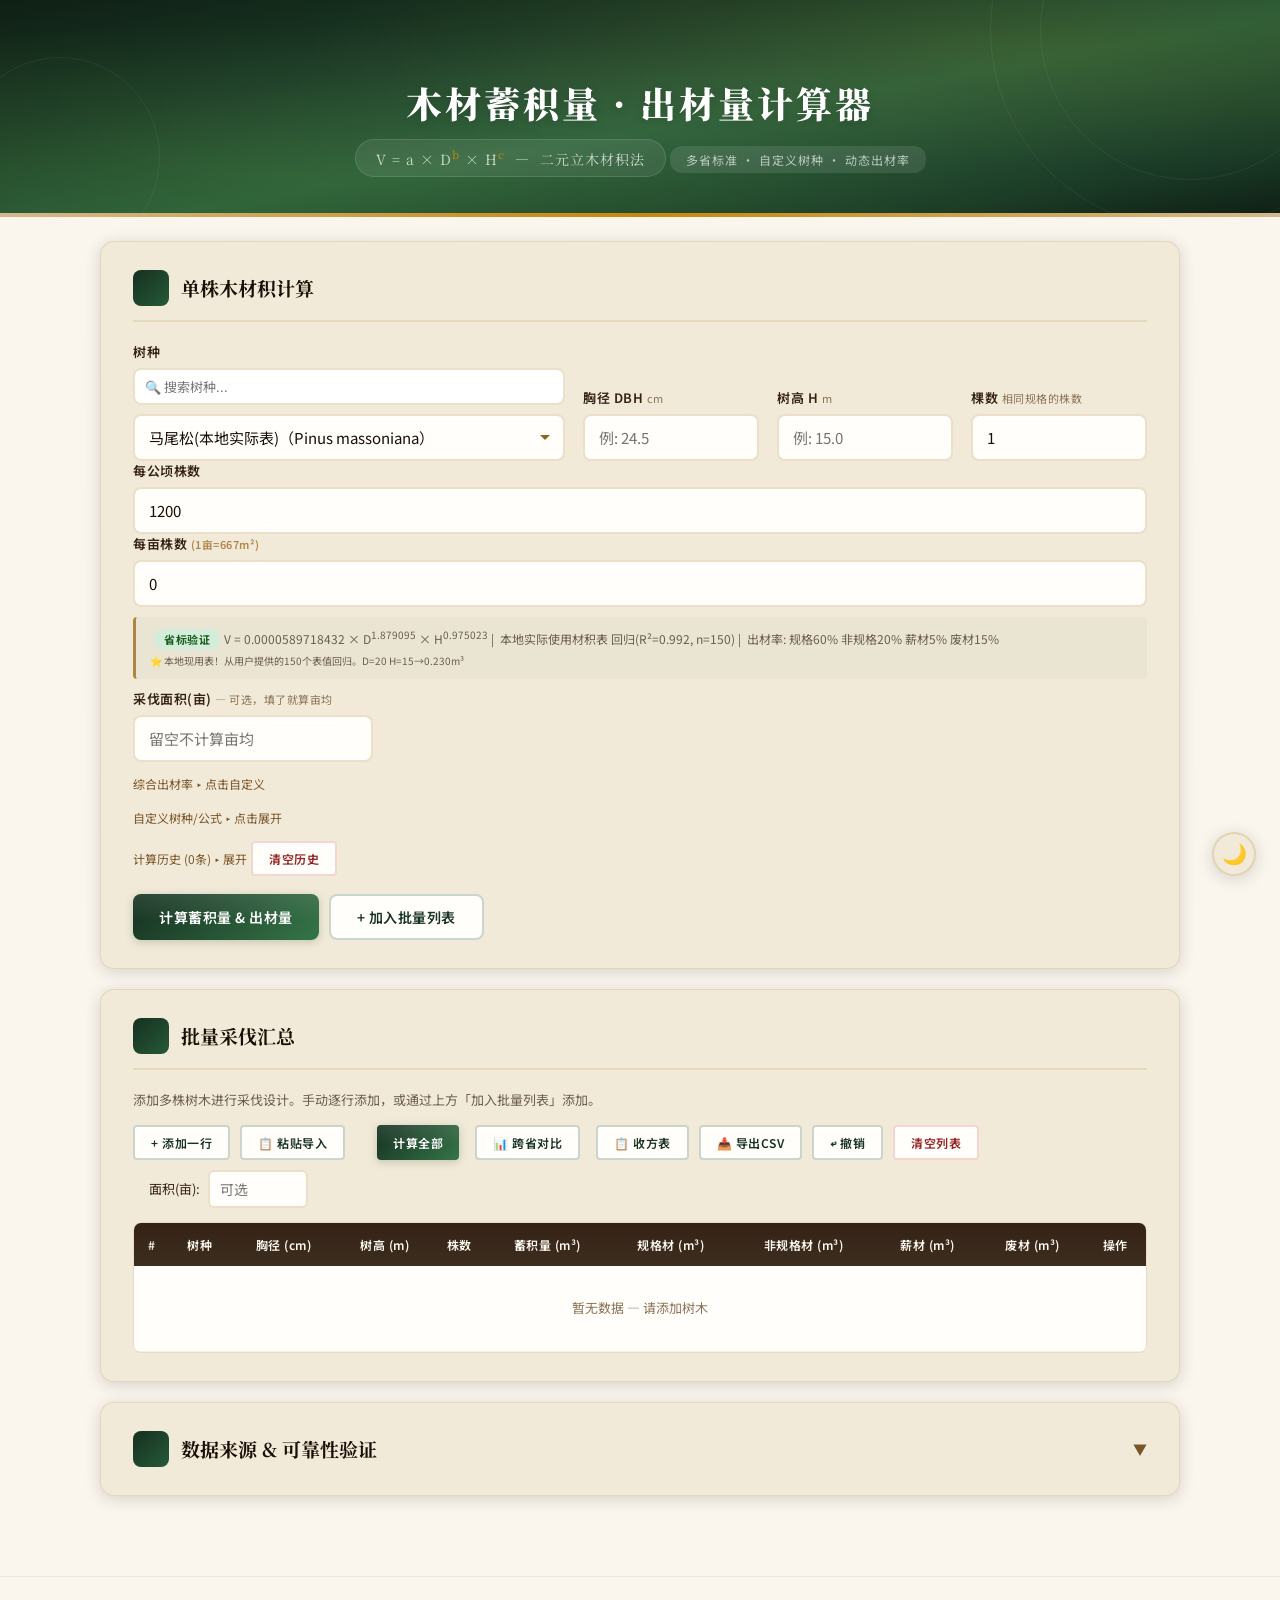
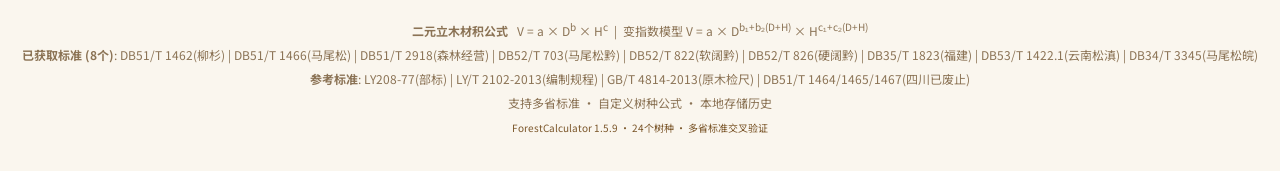
==== commit 5d14ffbd: "v1.5.9: 暗色模式覆盖补全、getYieldRates DOM解耦、批量亩均统计完善" ====
--- a/index.html
+++ b/index.html
@@ -72,6 +72,21 @@
 body.dark .btn-danger {
   background: #2a2a2a;
 }
+
+body.dark .yield-item { background: #1e1e1e; }
+body.dark tbody td { background: #1e1e1e; }
+body.dark tbody tr:hover td { background: #2a2a2a; }
+body.dark .callout-warn { background: #2a2518; }
+body.dark .callout-info { background: #18222a; }
+body.dark .badge-high { background: #1a3a1f; color: #4a9a5a; }
+body.dark .badge-medium { background: #3a2e10; color: #d4a02c; }
+body.dark .badge-low { background: #3a1518; color: #e0554b; }
+body.dark .volume-hero { background: linear-gradient(135deg, rgba(80,140,100,0.12), rgba(124,179,66,0.06)); }
+body.dark .area-hero { background: linear-gradient(135deg, rgba(220,150,80,0.12), rgba(230,168,23,0.06)); }
+body.dark thead th { background: linear-gradient(180deg, var(--bark), #1a1a1a); }
+body.dark .species-bar { color: #b0a090; }
+body.dark .yield-item .yield-label { color: #b0a090; }
+body.dark .footer { color: #b0a090; }
 
 /* Theme toggle button */
 .theme-toggle {
@@ -870,7 +885,7 @@
   <strong>已获取标准 (8个)</strong>: DB51/T 1462(柳杉) | DB51/T 1466(马尾松) | DB51/T 2918(森林经营) | DB52/T 703(马尾松黔) | DB52/T 822(软阔黔) | DB52/T 826(硬阔黔) | DB35/T 1823(福建) | DB53/T 1422.1(云南松滇) | DB34/T 3345(马尾松皖)<br>
   <strong>参考标准</strong>: LY208-77(部标) | LY/T 2102-2013(编制规程) | GB/T 4814-2013(原木检尺) | DB51/T 1464/1465/1467(四川已废止)<br>
   支持多省标准 · 自定义树种公式 · 本地存储历史
-<br><small style="color:var(--wood-dark);">ForestCalculator 1.5.8 · 24个树种 · 多省标准交叉验证</small>
+<br><small style="color:var(--wood-dark);">ForestCalculator 1.5.9 · 24个树种 · 多省标准交叉验证</small>
 </footer>
 
 <!-- JS 依赖顺序: species-db → storage → calculator → ui → app -->
@@ -1304,22 +1319,37 @@
   return { species: sp, rows: rows };
 };
 
-// 获取出材率分配（支持用户自定义综合出材率）
-ForestCalc.getYieldRates = function(s) {
-  var total = parseFloat(document.getElementById('yTotal').value);
-  if (!isNaN(total) && total > 0 && total <= 1) {
+/**
+ * 计算出材率分配（纯函数，不依赖 DOM）
+ * @param {object} s - 树种对象
+ * @param {number|null} customTotal - 用户自定义综合出材率（0~1），null 表示使用树种默认值
+ * @returns {{ spec, nonSpec, fuel, waste, custom }}
+ */
+ForestCalc.calcYieldRates = function(s, customTotal) {
+  if (customTotal !== null && customTotal > 0 && customTotal <= 1) {
     var def = s.yieldRates;
     var econSum = def.spec + def.nonSpec;
-    var scale = econSum > 0 ? total / econSum : 1;
+    var scale = econSum > 0 ? customTotal / econSum : 1;
     return {
       spec: def.spec * scale,
       nonSpec: def.nonSpec * scale,
       fuel: def.fuel,
-      waste: Math.max(0, 1 - total - def.fuel),
+      waste: Math.max(0, 1 - customTotal - def.fuel),
       custom: true
     };
   }
   return { spec: s.yieldRates.spec, nonSpec: s.yieldRates.nonSpec, fuel: s.yieldRates.fuel, waste: s.yieldRates.waste, custom: false };
+};
+
+// 获取出材率分配（支持用户自定义综合出材率）— 兼容旧接口，内部读取 DOM
+ForestCalc.getYieldRates = function(s) {
+  var yTotalEl = document.getElementById('yTotal');
+  var customTotal = null;
+  if (yTotalEl) {
+    var val = parseFloat(yTotalEl.value);
+    if (!isNaN(val) && val > 0 && val <= 1) customTotal = val;
+  }
+  return ForestCalc.calcYieldRates(s, customTotal);
 };
 </script>
 <script>
@@ -1780,12 +1810,18 @@
   var areaRows = '';
   if (areaB > 0) {
     areaRows =
-    '<tr class="summary-row" style="background:linear-gradient(180deg,#fdf3e4,#f8e8d0)!important;">' +
-      '<td colspan="5">亩均统计（' + areaB.toFixed(1) + ' 亩）</td>' +
-      '<td>' + (tV/areaB).toFixed(4) + ' m³/亩</td>' +
-      '<td colspan="2">' + (totalEconBatch/areaB).toFixed(4) + ' m³/亩 经济材</td>' +
-      '<td colspan="3">' + (tS/areaB).toFixed(4) + ' m³/亩 规格材</td>' +
-    '</tr>';
+    '<tr><td colspan="11">' +
+    '<div class="area-hero" style="margin-top:10px;">' +
+      '<div class="area-title">亩均统计（' + areaB.toFixed(1) + ' 亩）</div>' +
+      '<div class="area-grid">' +
+        '<div class="area-stat"><span class="big">' + (tV/areaB).toFixed(4) + '</span> m³/亩 蓄积</div>' +
+        '<div class="area-stat"><span class="big">' + (tS/areaB).toFixed(4) + '</span> m³/亩 规格材</div>' +
+        '<div class="area-stat"><span class="big">' + (tN/areaB).toFixed(4) + '</span> m³/亩 非规格材</div>' +
+        '<div class="area-stat"><span class="big">' + (tF/areaB).toFixed(4) + '</span> m³/亩 薪材</div>' +
+        '<div class="area-stat"><span class="big">' + (tW/areaB).toFixed(4) + '</span> m³/亩 废材</div>' +
+      '</div>' +
+    '</div>' +
+    '</td></tr>';
   }
   // 公顷模式合计行
   var densityBatch = parseInt(document.getElementById('density').value) || 0;
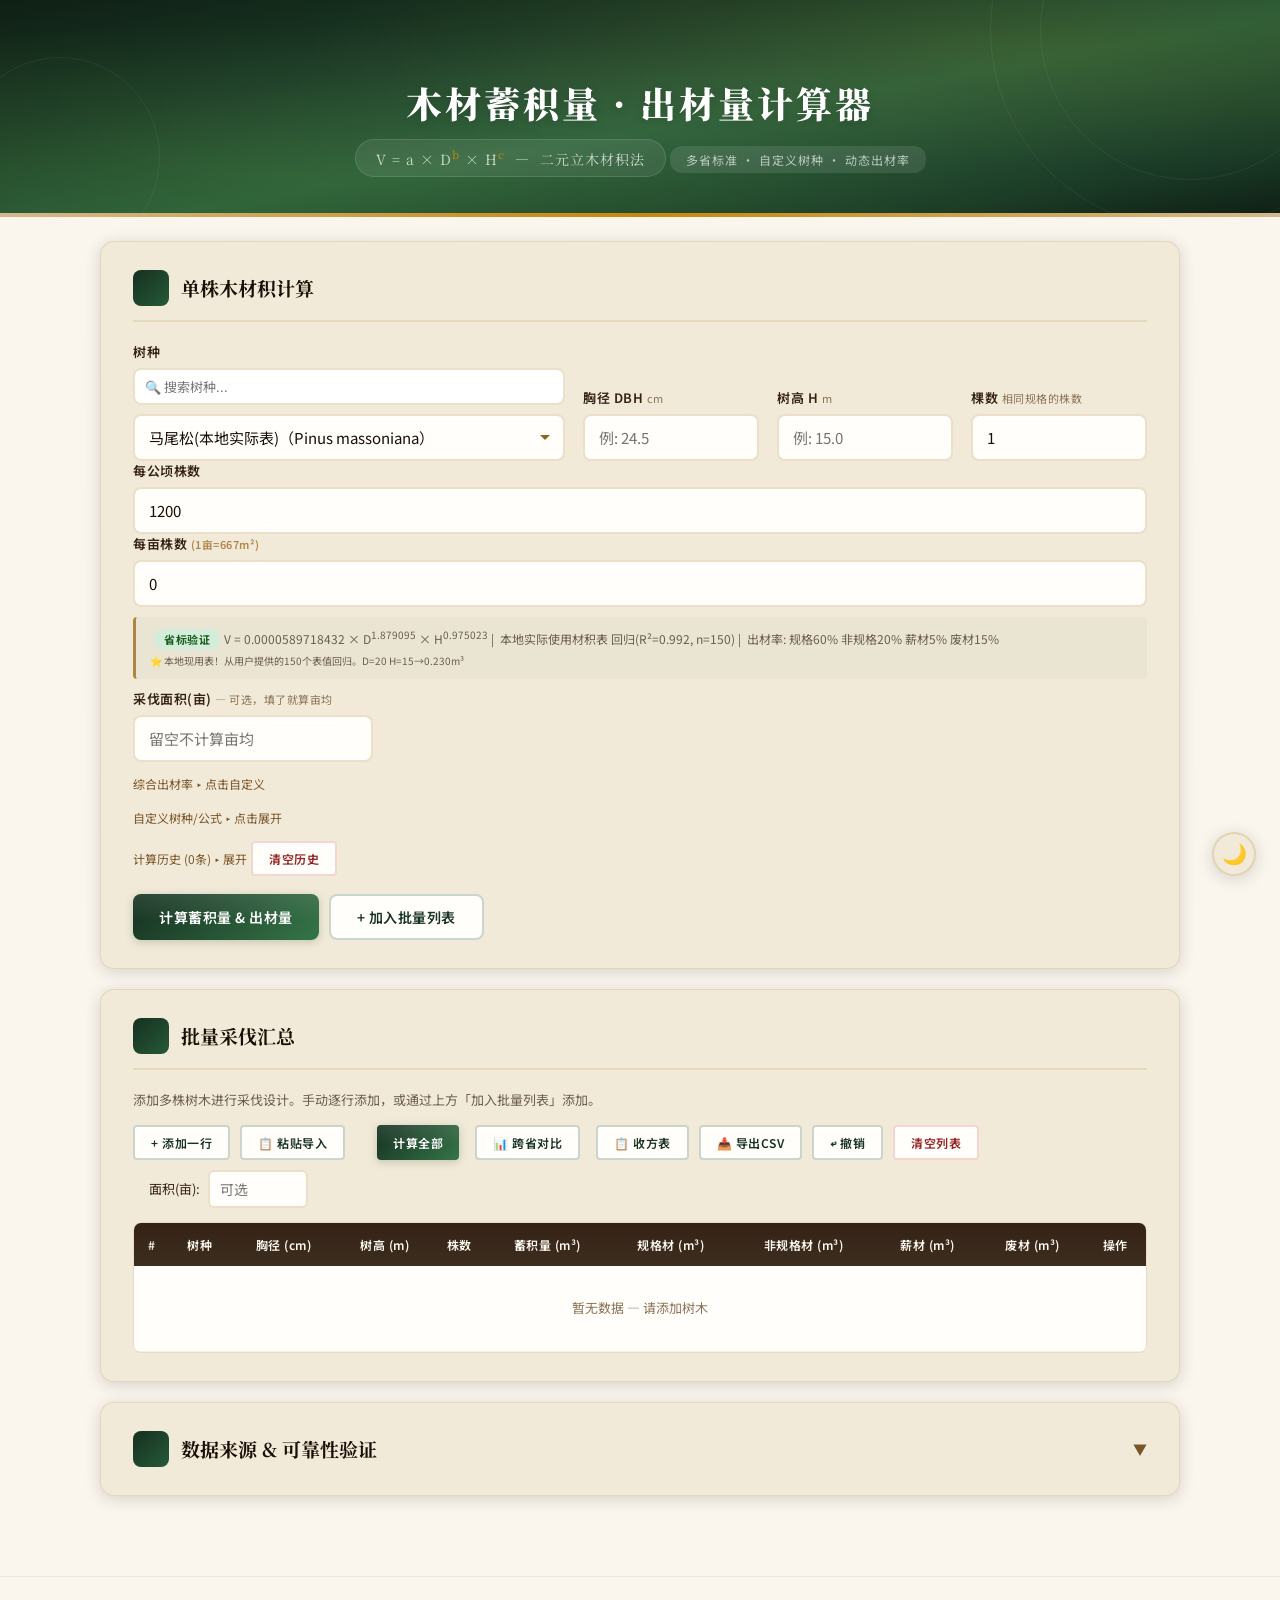
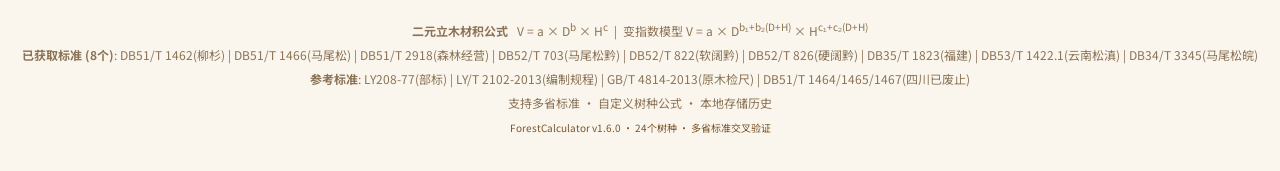
==== commit c978914a: "v1.6.0: 撤销栈补全、Toast关闭、键盘确认、边界校验、CSV上限、收方表标注" ====
--- a/index.html
+++ b/index.html
@@ -579,8 +579,16 @@
   background: rgba(250,246,238,0.92); box-shadow: var(--shadow);
   border-left: 4px solid var(--wood); opacity: 0; transform: translateY(-12px);
   transition: opacity 0.3s, transform 0.3s; pointer-events: auto;
+  position: relative;
 }
 .toast.show { opacity: 1; transform: translateY(0); }
+.toast-close {
+  position: absolute; top: 2px; right: 6px;
+  background: transparent; border: none;
+  color: inherit; font-size: 18px; line-height: 1;
+  cursor: pointer; opacity: 0.5; padding: 0 4px;
+}
+.toast-close:hover { opacity: 1; }
 .toast-info  { border-left-color: var(--info); }
 .toast-warn  { border-left-color: var(--amber); background: rgba(255,248,230,0.94); }
 .toast-error { border-left-color: var(--danger); background: rgba(255,240,240,0.94); }
@@ -885,7 +893,7 @@
   <strong>已获取标准 (8个)</strong>: DB51/T 1462(柳杉) | DB51/T 1466(马尾松) | DB51/T 2918(森林经营) | DB52/T 703(马尾松黔) | DB52/T 822(软阔黔) | DB52/T 826(硬阔黔) | DB35/T 1823(福建) | DB53/T 1422.1(云南松滇) | DB34/T 3345(马尾松皖)<br>
   <strong>参考标准</strong>: LY208-77(部标) | LY/T 2102-2013(编制规程) | GB/T 4814-2013(原木检尺) | DB51/T 1464/1465/1467(四川已废止)<br>
   支持多省标准 · 自定义树种公式 · 本地存储历史
-<br><small style="color:var(--wood-dark);">ForestCalculator 1.5.9 · 24个树种 · 多省标准交叉验证</small>
+<br><small style="color:var(--wood-dark);">ForestCalculator v1.6.0 · 24个树种 · 多省标准交叉验证</small>
 </footer>
 
 <!-- JS 依赖顺序: species-db → storage → calculator → ui → app -->
@@ -1211,6 +1219,7 @@
 // 二元立木材积公式: V = a × D^b × H^c
 // 变指数模型: V = a × D^(b1+b2(D+H)) × H^(c1+c2(D+H))
 ForestCalc.calcVolume = function(s, dbh, height) {
+  if (!isFinite(dbh) || !isFinite(height) || dbh <= 0 || height <= 0) return 0;
   if (s.a === 0) return null;
   if (s.isDynamic && s.b1 !== undefined) {
     var dh = dbh + height;
@@ -1384,7 +1393,17 @@
   var container = document.getElementById('toastContainer');
   var toast = document.createElement('div');
   toast.className = 'toast toast-' + type;
-  toast.textContent = message;
+  var msgSpan = document.createElement('span');
+  msgSpan.textContent = message;
+  toast.appendChild(msgSpan);
+  var closeBtn = document.createElement('button');
+  closeBtn.className = 'toast-close';
+  closeBtn.textContent = '\u00D7';
+  closeBtn.onclick = function() {
+    toast.classList.remove('show');
+    setTimeout(function() { toast.remove(); }, 350);
+  };
+  toast.appendChild(closeBtn);
   container.appendChild(toast);
   requestAnimationFrame(function() { toast.classList.add('show'); });
   setTimeout(function() {
@@ -1400,13 +1419,20 @@
   overlay.style.display = 'flex';
   var yesBtn = document.getElementById('confirmYes');
   var noBtn = document.getElementById('confirmNo');
+  var keyHandler = function(e) {
+    if (e.key === 'Enter') { e.preventDefault(); cleanup(); if (typeof onConfirm === 'function') onConfirm(); }
+    else if (e.key === 'Escape') { e.preventDefault(); cleanup(); }
+  };
   var cleanup = function() {
     overlay.style.display = 'none';
     yesBtn.onclick = null;
     noBtn.onclick = null;
+    document.removeEventListener('keydown', keyHandler);
   };
   yesBtn.onclick = function() { cleanup(); if (typeof onConfirm === 'function') onConfirm(); };
   noBtn.onclick = cleanup;
+  yesBtn.focus();
+  document.addEventListener('keydown', keyHandler);
 };
 
 // ========== 初始化 ==========
@@ -1721,6 +1747,8 @@
   if (!text) { ForestCalc.showToast('请先粘贴CSV数据', 'warn'); return; }
   var lines = text.split('\n');
   var imported = 0;
+  var maxRows = 500;
+  var truncated = false;
   var speciesIdx = parseInt(document.getElementById('speciesSelect').value) || 0;
   ForestCalc._pushUndo();
   for (var i = 0; i < lines.length; i++) {
@@ -1732,11 +1760,16 @@
     var height = parseFloat(parts[1]);
     var count = parts.length >= 3 ? parseInt(parts[2]) : 1;
     if (isNaN(dbh) || isNaN(height) || dbh <= 0 || height <= 0 || count < 1) continue;
+    if (imported >= maxRows) { truncated = true; break; }
     ForestCalc.batchRows.push({ speciesIdx: speciesIdx, dbh: dbh, height: height, count: count });
     imported++;
   }
   ForestCalc.renderBatch();
-  ForestCalc.showToast('成功导入 ' + imported + ' 行数据', 'success');
+  if (truncated) {
+    ForestCalc.showToast('已导入前 ' + maxRows + ' 行，超出部分已忽略', 'warn');
+  } else {
+    ForestCalc.showToast('成功导入 ' + imported + ' 行数据', 'success');
+  }
   document.getElementById('csvTextarea').value = '';
   document.getElementById('csvImportPanel').style.display = 'none';
 };
@@ -1759,9 +1792,9 @@
     h += '<tr>' +
       '<td>' + (i+1) + '</td>' +
       '<td><select onchange="ForestCalc._pushUndo();ForestCalc.batchRows[' + i + '].speciesIdx=parseInt(this.value);ForestCalc.batchRows[' + i + ']._vol=null;if(document.getElementById(\'batchSummary\').style.display!==\'none\')ForestCalc.calcBatch();else ForestCalc.renderBatch();">' + speciesOptions + '</select></td>' +
-      '<td><input type="number" value="' + r.dbh + '" step="0.1" onchange="ForestCalc.batchRows[' + i + '].dbh=parseFloat(this.value)||\'\';ForestCalc.batchRows[' + i + ']._vol=null;ForestCalc.renderBatch();" onblur="ForestCalc.autoFillBatchHeight(' + i + ');"></td>' +
-      '<td><input type="number" value="' + r.height + '" step="0.1" onchange="ForestCalc.batchRows[' + i + '].height=parseFloat(this.value)||\'\';ForestCalc.batchRows[' + i + ']._vol=null;ForestCalc.renderBatch();"></td>' +
-      '<td><input type="number" value="' + (r.count || 1) + '" min="1" step="1" style="width:48px;padding:5px;text-align:center;" onchange="var c=parseInt(this.value)||1;ForestCalc.batchRows[' + i + '].count=c;ForestCalc.batchRows[' + i + ']._vol=null;ForestCalc.renderBatch();"></td>' +
+      '<td><input type="number" value="' + r.dbh + '" step="0.1" onchange="ForestCalc._pushUndo();ForestCalc.batchRows[' + i + '].dbh=parseFloat(this.value)||\'\';ForestCalc.batchRows[' + i + ']._vol=null;ForestCalc.renderBatch();" onblur="ForestCalc.autoFillBatchHeight(' + i + ');"></td>' +
+      '<td><input type="number" value="' + r.height + '" step="0.1" onchange="ForestCalc._pushUndo();ForestCalc.batchRows[' + i + '].height=parseFloat(this.value)||\'\';ForestCalc.batchRows[' + i + ']._vol=null;ForestCalc.renderBatch();"></td>' +
+      '<td><input type="number" value="' + (r.count || 1) + '" min="1" step="1" style="width:48px;padding:5px;text-align:center;" onchange="ForestCalc._pushUndo();var c=parseInt(this.value)||1;ForestCalc.batchRows[' + i + '].count=c;ForestCalc.batchRows[' + i + ']._vol=null;ForestCalc.renderBatch();"></td>' +
       '<td>' + (vv!=null?vv.toFixed(4):'—') + '</td><td>' + (sp!=null?sp.toFixed(4):'—') + '</td><td>' + (ns!=null?ns.toFixed(4):'—') + '</td><td>' + (fl!=null?fl.toFixed(4):'—') + '</td><td>' + (wa!=null?wa.toFixed(4):'—') + '</td>' +
       '<td>' +
 (i > 0 ? '<button class="btn btn-outline btn-sm" onclick="ForestCalc.moveBatchRow(' + i + ',-1)" title="上移">↑</button>' : '') +
@@ -2211,6 +2244,7 @@
     }
     html += '</div>';
   }
+  html += '<p style="font-size:10px;color:#999;margin-top:4px;">\u203B 以上为理论最大值，实际林分中各径级分布不均</p>';
 
   html += '</div>';
 
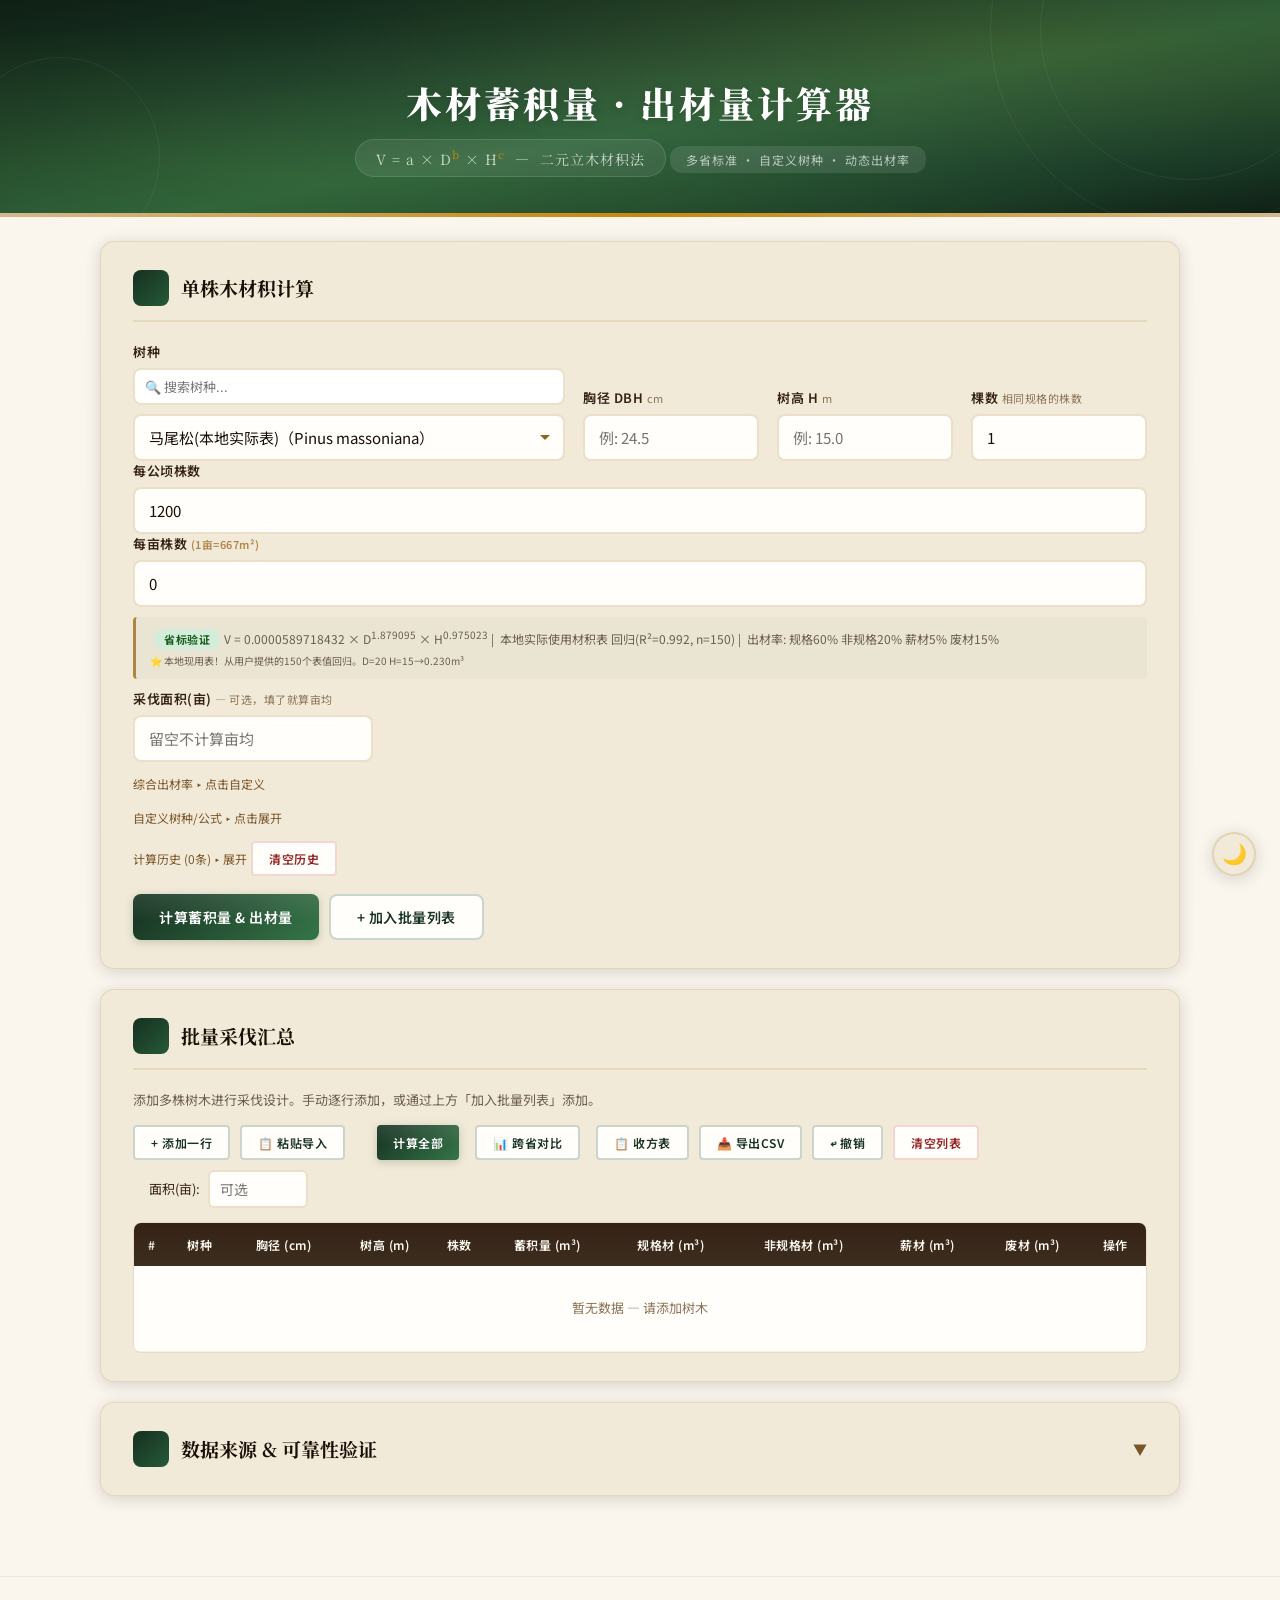
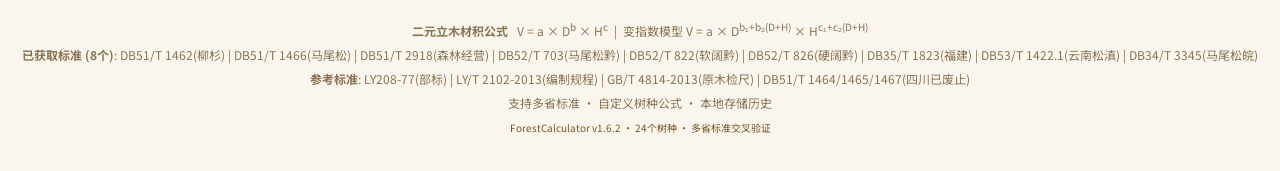
==== commit 56405254: "v1.6.2: CI workflow fix, parseFloat NaN fallback, theme storage exception handling" ====
--- a/index.html
+++ b/index.html
@@ -893,7 +893,7 @@
   <strong>已获取标准 (8个)</strong>: DB51/T 1462(柳杉) | DB51/T 1466(马尾松) | DB51/T 2918(森林经营) | DB52/T 703(马尾松黔) | DB52/T 822(软阔黔) | DB52/T 826(硬阔黔) | DB35/T 1823(福建) | DB53/T 1422.1(云南松滇) | DB34/T 3345(马尾松皖)<br>
   <strong>参考标准</strong>: LY208-77(部标) | LY/T 2102-2013(编制规程) | GB/T 4814-2013(原木检尺) | DB51/T 1464/1465/1467(四川已废止)<br>
   支持多省标准 · 自定义树种公式 · 本地存储历史
-<br><small style="color:var(--wood-dark);">ForestCalculator v1.6.0 · 24个树种 · 多省标准交叉验证</small>
+<br><small style="color:var(--wood-dark);">ForestCalculator v1.6.2 · 24个树种 · 多省标准交叉验证</small>
 </footer>
 
 <!-- JS 依赖顺序: species-db → storage → calculator → ui → app -->
@@ -1101,13 +1101,13 @@
   // ---- 安徽 DB34/T 3345-2019 ----
   {
     id: 'masson-pine-ah', name: '马尾松(安徽·2019)', latin: 'Pinus massoniana (Anhui)',
-    a: 0.000062599, b: 1.875389, c: 0.918393, isDynamic: false,
+    a: 0.0000623418, b: 1.875389, c: 0.918393, isDynamic: false,
     source: 'DB34/T 3345-2019 安徽省马尾松二元立木材积表', reliability: 'high',
     yieldRates: { spec: 0.60, nonSpec: 0.20, fuel: 0.05, waste: 0.15 },
     defaultHRatio: 0.68,
     yieldDMin: 6, yieldDMax: 50,
     econBasePct: 78,
-    note: '安徽2019年新编表。D=20 H=15→0.231m³。与四川DB51参数不同'
+    note: '安徽2019年新编表。D=20 H=15→0.207m³。与四川DB51参数不同'
   },
 
   // ---- 福建 DB35/T 1823-2019 ----
@@ -1203,7 +1203,7 @@
   var hist = ForestCalc.loadHistory();
   hist.unshift({ species: speciesName, dbh: dbh, height: height, count: count, vol: vol.toFixed(4), econ: econ.toFixed(4), time: new Date().toLocaleString() });
   if (hist.length > 50) hist.length = 50;
-  localStorage.setItem(ForestCalc.HIST_KEY, JSON.stringify(hist));
+  try { localStorage.setItem(ForestCalc.HIST_KEY, JSON.stringify(hist)); } catch(e) {}
 };
 
 ForestCalc.clearHistory = function() {
@@ -1363,6 +1363,12 @@
 </script>
 <script>
 // ========== UI 渲染与交互 ==========
+function escapeHTML(str) {
+    var div = document.createElement('div');
+    div.textContent = str;
+    return div.innerHTML;
+}
+
 // 依赖 species-db.js, calculator.js, storage.js
 
 var ForestCalc = window.ForestCalc || {};
@@ -1811,7 +1817,7 @@
 ForestCalc.calcBatch = function() {
   var tV=0, tS=0, tN=0, tF=0, tW=0, cnt=0, validCnt=0;
   // 提前检测自定义出材率，避免循环内重复读取 DOM
-  var yTotalVal = parseFloat(document.getElementById('yTotal').value);
+  var yTotalVal = parseFloat(document.getElementById('yTotal').value) || 75;
   var isCustomYield = !isNaN(yTotalVal) && yTotalVal > 0 && yTotalVal <= 1;
   ForestCalc.batchRows.forEach(function(r) {
     if (!r.dbh || r.dbh<=0 || !r.height || r.height<=0) return;
@@ -2031,7 +2037,7 @@
   container.style.display = 'block';
   list.innerHTML = saved.map(function(s, i) {
     return '<span style="cursor:pointer;color:var(--pine);margin-right:12px;" onclick="ForestCalc.applySaved(' + i + ')" title="点击应用">' +
-      s.name + '</span>' +
+      escapeHTML(s.name) + '</span>' +
       '<span style="cursor:pointer;color:var(--danger);font-size:10px;" onclick="ForestCalc.deleteSaved(' + i + ')">✕</span>';
   }).join(' | ');
 };
@@ -2043,7 +2049,7 @@
   var panel = document.getElementById('histPanel');
   if (hist.length === 0) { panel.innerHTML = '<span style="color:#8b7355;">暂无记录</span>'; return; }
   panel.innerHTML = '<table style="font-size:11px;width:100%;"><thead><tr><th>时间</th><th>树种</th><th>D(cm)</th><th>H(m)</th><th>株</th><th>蓄积(m³)</th><th>经济材(m³)</th></tr></thead><tbody>' +
-    hist.map(function(h) { return '<tr><td>'+h.time+'</td><td>'+h.species+'</td><td>'+h.dbh+'</td><td>'+h.height+'</td><td>'+h.count+'</td><td>'+h.vol+'</td><td>'+h.econ+'</td></tr>'; }).join('') +
+    hist.map(function(h) { return '<tr><td>'+h.time+'</td><td>'+escapeHTML(h.species)+'</td><td>'+h.dbh+'</td><td>'+h.height+'</td><td>'+h.count+'</td><td>'+h.vol+'</td><td>'+h.econ+'</td></tr>'; }).join('') +
     '</tbody></table>';
 };
 
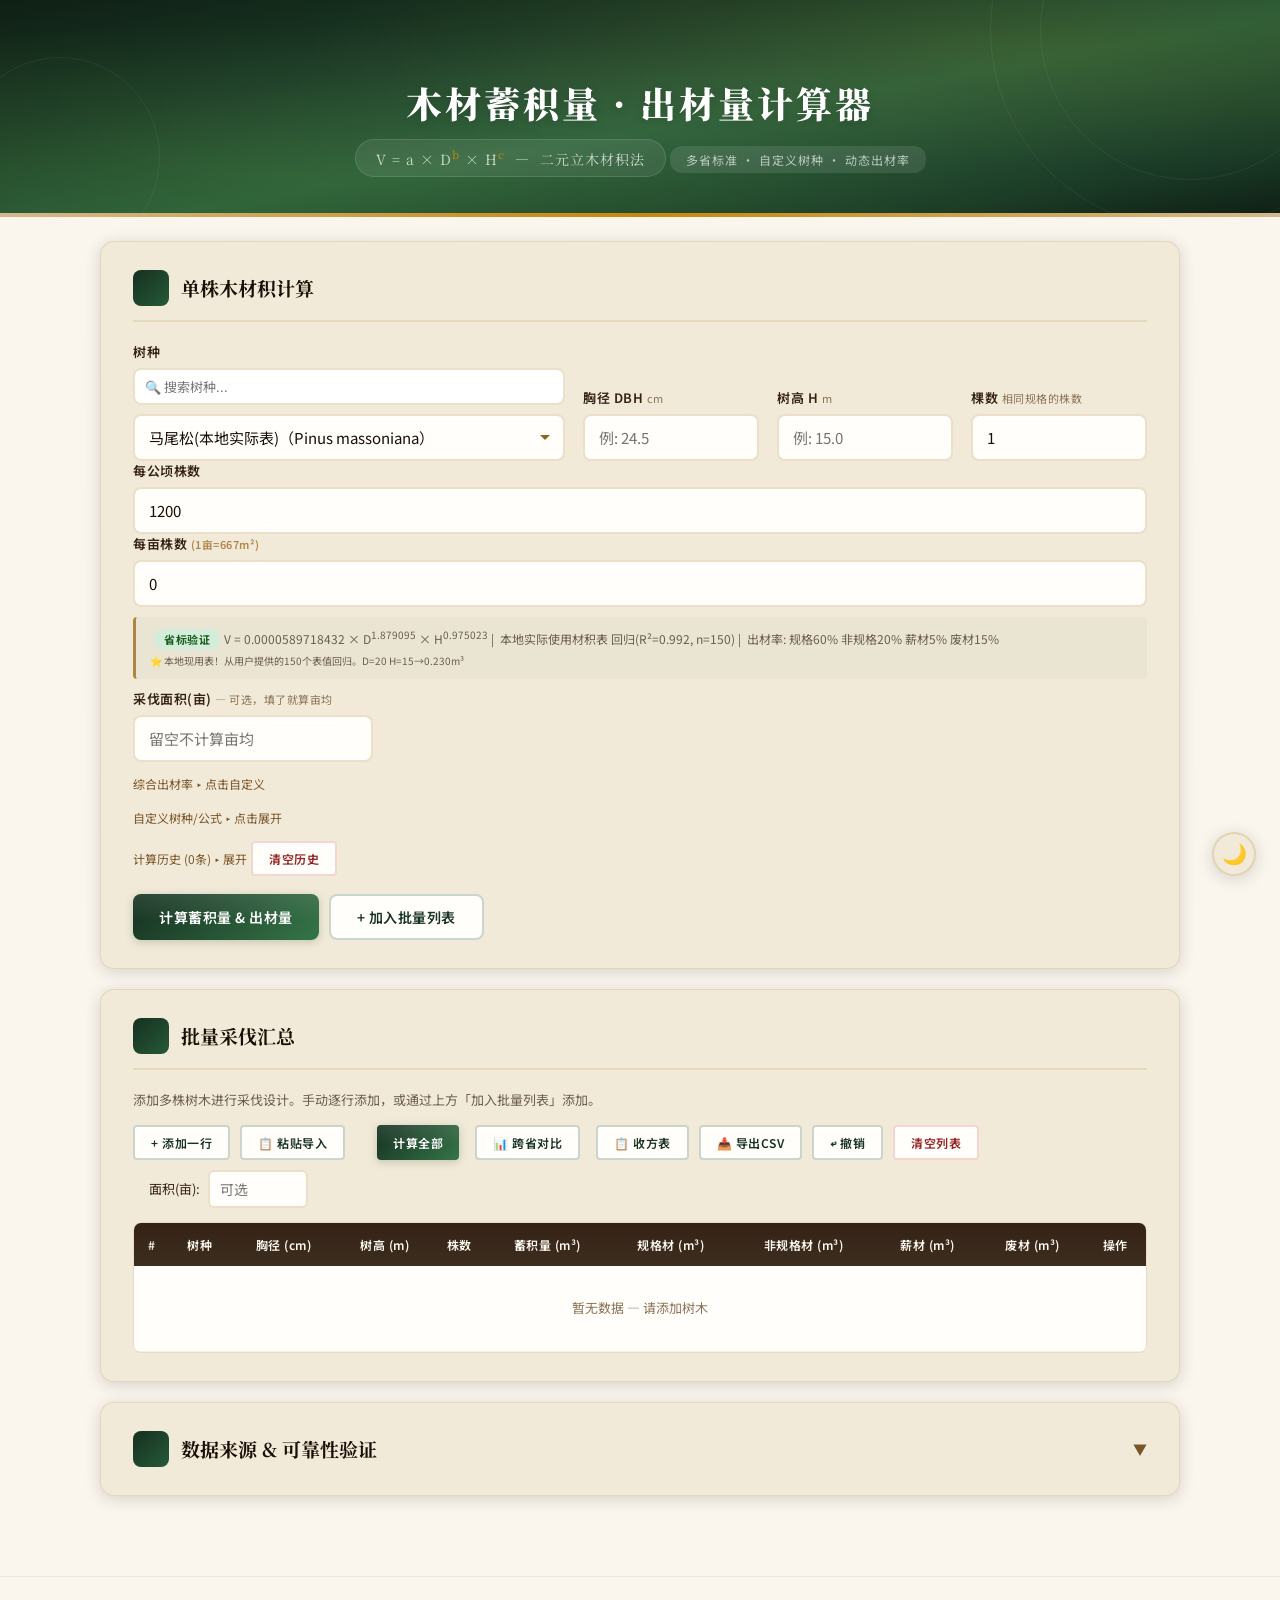
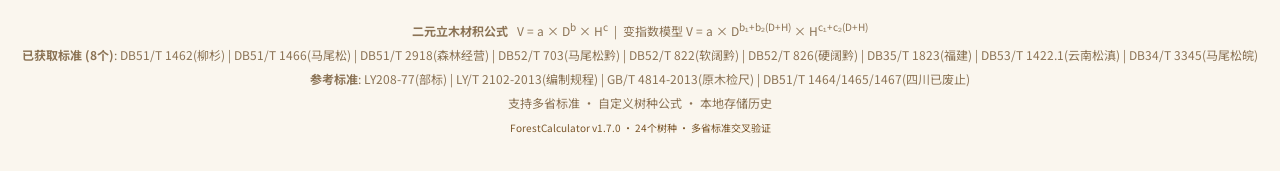
==== commit c84b80fb: "v1.7.0: a11y无障碍、移动端响应式、错误边界、use strict、暗色模式CSS变量收敛" ====
--- a/index.html
+++ b/index.html
@@ -33,7 +33,12 @@
   --shadow-sm: 0 1px 4px rgba(26,15,6,0.12);
   --shadow: 0 3px 16px rgba(26,15,6,0.16);
   --shadow-lg: 0 8px 36px rgba(26,15,6,0.2);
-}
+  --primary: var(--pine);
+  --hero-vol-dark: rgba(80,140,100,0.12);
+  --hero-area-dark: rgba(220,150,80,0.12);
+}
+
+:focus-visible { outline: 2px solid var(--primary); outline-offset: 2px; }
 
 /* Dark mode variables */
 body.dark {
@@ -81,8 +86,8 @@
 body.dark .badge-high { background: #1a3a1f; color: #4a9a5a; }
 body.dark .badge-medium { background: #3a2e10; color: #d4a02c; }
 body.dark .badge-low { background: #3a1518; color: #e0554b; }
-body.dark .volume-hero { background: linear-gradient(135deg, rgba(80,140,100,0.12), rgba(124,179,66,0.06)); }
-body.dark .area-hero { background: linear-gradient(135deg, rgba(220,150,80,0.12), rgba(230,168,23,0.06)); }
+body.dark .volume-hero { background: linear-gradient(135deg, var(--hero-vol-dark), rgba(124,179,66,0.06)); }
+body.dark .area-hero { background: linear-gradient(135deg, var(--hero-area-dark), rgba(230,168,23,0.06)); }
 body.dark thead th { background: linear-gradient(180deg, var(--bark), #1a1a1a); }
 body.dark .species-bar { color: #b0a090; }
 body.dark .yield-item .yield-label { color: #b0a090; }
@@ -560,9 +565,11 @@
 }
 
 /* Responsive */
-@media (max-width: 640px) {
+@media (max-width: 600px) {
+  body { font-size: 14px; }
   .card { padding: 18px 16px; }
-  .hero h1 { font-size: 26px; }
+  .hero h1 { font-size: 24px; }
+  .card-header h2 { font-size: 18px; }
   .volume-hero .volume-number { font-size: 36px; }
 }
 
@@ -717,7 +724,7 @@
   <div class="calc-grid cols-4">
     <div class="form-group">
       <label>树种</label>
-      <input type="text" id="speciesSearch" placeholder="🔍 搜索树种..." style="margin-bottom:4px;padding:7px 10px;border:2px solid rgba(196,165,110,0.35);border-radius:var(--radius);font-size:13px;font-family:inherit;width:100%;">
+      <input type="text" id="speciesSearch" placeholder="🔍 搜索树种..." aria-label="搜索树种" style="margin-bottom:4px;padding:7px 10px;border:2px solid rgba(196,165,110,0.35);border-radius:var(--radius);font-size:13px;font-family:inherit;width:100%;">
       <select id="speciesSelect" onchange="ForestCalc.onSpeciesChange()"></select>
     </div>
     <div class="form-group">
@@ -730,7 +737,7 @@
     </div>
     <div class="form-group">
       <label>棵数 <span class="hint">相同规格的株数</span></label>
-      <input type="number" id="countInput" placeholder="1" value="1" step="1" min="1" max="99999">
+      <input type="number" id="countInput" placeholder="1" value="1" step="1" min="1" max="99999" aria-label="棵数">
     </div>
   </div>
 
@@ -753,7 +760,7 @@
   <div class="area-row">
     <div class="form-group area-group">
       <label>采伐面积(亩) <span class="hint">— 可选，填了就算亩均</span></label>
-      <input type="number" id="areaInput" placeholder="留空不计算亩均" step="0.1" min="0.1" max="99999">
+      <input type="number" id="areaInput" placeholder="留空不计算亩均" step="0.1" min="0.1" max="99999" aria-label="采伐面积(亩)">
     </div>
   </div>
 
@@ -771,10 +778,10 @@
     <span class="yield-toggle" onclick="ForestCalc.toggleCustom()">自定义树种/公式 ▸ 点击展开</span>
     <div class="yield-fields" id="customFields" style="display:none;">
       <div class="yield-inputs">
-        <label>树种名称 <input type="text" id="cName" placeholder="如：自定柳杉" style="width:140px;"></label>
-        <label>a <input type="number" id="cA" placeholder="a" step="0.000000000001" style="width:130px;"></label>
-        <label>b <input type="number" id="cB" placeholder="b" step="0.000001"></label>
-        <label>c <input type="number" id="cC" placeholder="c" step="0.000001"></label>
+        <label>树种名称 <input type="text" id="cName" placeholder="如：自定柳杉" aria-label="自定义树种名称" style="width:140px;"></label>
+        <label>a <input type="number" id="cA" placeholder="a" step="0.000000000001" aria-label="公式系数a" style="width:130px;"></label>
+        <label>b <input type="number" id="cB" placeholder="b" step="0.000001" aria-label="公式系数b"></label>
+        <label>c <input type="number" id="cC" placeholder="c" step="0.000001" aria-label="公式系数c"></label>
         <button class="btn btn-sm btn-outline" onclick="ForestCalc.saveCustom()" style="align-self:flex-end;">保存此公式</button>
       </div>
       <span style="font-size:11px;color:#8b7355;">公式 V = a × D<sup>b</sup> × H<sup>c</sup>。填 a,b,c 后优先使用。可保存到浏览器，下次使用。</span>
@@ -893,12 +900,14 @@
   <strong>已获取标准 (8个)</strong>: DB51/T 1462(柳杉) | DB51/T 1466(马尾松) | DB51/T 2918(森林经营) | DB52/T 703(马尾松黔) | DB52/T 822(软阔黔) | DB52/T 826(硬阔黔) | DB35/T 1823(福建) | DB53/T 1422.1(云南松滇) | DB34/T 3345(马尾松皖)<br>
   <strong>参考标准</strong>: LY208-77(部标) | LY/T 2102-2013(编制规程) | GB/T 4814-2013(原木检尺) | DB51/T 1464/1465/1467(四川已废止)<br>
   支持多省标准 · 自定义树种公式 · 本地存储历史
-<br><small style="color:var(--wood-dark);">ForestCalculator v1.6.2 · 24个树种 · 多省标准交叉验证</small>
+<br><small style="color:var(--wood-dark);">ForestCalculator v1.7.0 · 24个树种 · 多省标准交叉验证</small>
 </footer>
 
 <!-- JS 依赖顺序: species-db → storage → calculator → ui → app -->
 <script>
-﻿// ========== 树种数据库 + 常量 + 工具函数 ==========
+﻿'use strict';
+
+// ========== 树种数据库 + 常量 + 工具函数 ==========
 // 此文件必须最先加载，为所有后续模块提供基础数据
 
 var ForestCalc = window.ForestCalc || {};
@@ -1180,6 +1189,8 @@
 
 </script>
 <script>
+'use strict';
+
 // ========== 本地存储操作（纯数据读写，无 DOM 操作） ==========
 // 依赖 species-db.js 中的 ForestCalc.STORAGE_KEY、ForestCalc.HIST_KEY
 
@@ -1211,6 +1222,8 @@
 };
 </script>
 <script>
+'use strict';
+
 // ========== 核心计算逻辑 ==========
 // 依赖 species-db.js 中的 ForestCalc.SPECIES
 
@@ -1362,6 +1375,8 @@
 };
 </script>
 <script>
+'use strict';
+
 // ========== UI 渲染与交互 ==========
 function escapeHTML(str) {
     var div = document.createElement('div');
@@ -1421,6 +1436,8 @@
 // ========== Confirm 模态框 ==========
 ForestCalc.showConfirm = function(message, onConfirm) {
   var overlay = document.getElementById('confirmOverlay');
+  overlay.setAttribute('role', 'dialog');
+  overlay.setAttribute('aria-modal', 'true');
   document.getElementById('confirmMessage').textContent = message;
   overlay.style.display = 'flex';
   var yesBtn = document.getElementById('confirmYes');
@@ -1797,10 +1814,10 @@
     });
     h += '<tr>' +
       '<td>' + (i+1) + '</td>' +
-      '<td><select onchange="ForestCalc._pushUndo();ForestCalc.batchRows[' + i + '].speciesIdx=parseInt(this.value);ForestCalc.batchRows[' + i + ']._vol=null;if(document.getElementById(\'batchSummary\').style.display!==\'none\')ForestCalc.calcBatch();else ForestCalc.renderBatch();">' + speciesOptions + '</select></td>' +
-      '<td><input type="number" value="' + r.dbh + '" step="0.1" onchange="ForestCalc._pushUndo();ForestCalc.batchRows[' + i + '].dbh=parseFloat(this.value)||\'\';ForestCalc.batchRows[' + i + ']._vol=null;ForestCalc.renderBatch();" onblur="ForestCalc.autoFillBatchHeight(' + i + ');"></td>' +
-      '<td><input type="number" value="' + r.height + '" step="0.1" onchange="ForestCalc._pushUndo();ForestCalc.batchRows[' + i + '].height=parseFloat(this.value)||\'\';ForestCalc.batchRows[' + i + ']._vol=null;ForestCalc.renderBatch();"></td>' +
-      '<td><input type="number" value="' + (r.count || 1) + '" min="1" step="1" style="width:48px;padding:5px;text-align:center;" onchange="ForestCalc._pushUndo();var c=parseInt(this.value)||1;ForestCalc.batchRows[' + i + '].count=c;ForestCalc.batchRows[' + i + ']._vol=null;ForestCalc.renderBatch();"></td>' +
+      '<td><select onchange="ForestCalc._pushUndo();ForestCalc.batchRows[' + i + '].speciesIdx=parseInt(this.value);ForestCalc.batchRows[' + i + ']._vol=null;if(document.getElementById(\'batchSummary\').style.display!==\'none\')ForestCalc.calcBatch();else ForestCalc.renderBatch();" aria-label="选择树种">' + speciesOptions + '</select></td>' +
+      '<td><input type="number" value="' + r.dbh + '" step="0.1" aria-label="胸径(cm)" onchange="ForestCalc._pushUndo();ForestCalc.batchRows[' + i + '].dbh=parseFloat(this.value)||\'\';ForestCalc.batchRows[' + i + ']._vol=null;ForestCalc.renderBatch();" onblur="ForestCalc.autoFillBatchHeight(' + i + ');"></td>' +
+      '<td><input type="number" value="' + r.height + '" step="0.1" aria-label="树高(m)" onchange="ForestCalc._pushUndo();ForestCalc.batchRows[' + i + '].height=parseFloat(this.value)||\'\';ForestCalc.batchRows[' + i + ']._vol=null;ForestCalc.renderBatch();"></td>' +
+      '<td><input type="number" value="' + (r.count || 1) + '" min="1" step="1" style="width:48px;padding:5px;text-align:center;" aria-label="株数" onchange="ForestCalc._pushUndo();var c=parseInt(this.value)||1;ForestCalc.batchRows[' + i + '].count=c;ForestCalc.batchRows[' + i + ']._vol=null;ForestCalc.renderBatch();"></td>' +
       '<td>' + (vv!=null?vv.toFixed(4):'—') + '</td><td>' + (sp!=null?sp.toFixed(4):'—') + '</td><td>' + (ns!=null?ns.toFixed(4):'—') + '</td><td>' + (fl!=null?fl.toFixed(4):'—') + '</td><td>' + (wa!=null?wa.toFixed(4):'—') + '</td>' +
       '<td>' +
 (i > 0 ? '<button class="btn btn-outline btn-sm" onclick="ForestCalc.moveBatchRow(' + i + ',-1)" title="上移">↑</button>' : '') +
@@ -2262,8 +2279,20 @@
 };
 </script>
 <script>
+'use strict';
+
 // ========== 应用入口 — 事件绑定与初始化 ==========
 // 依赖 species-db.js, storage.js, calculator.js, ui.js
+
+window.onerror = function(msg, url, line) {
+    console.error('ForestCalculator Error:', msg, 'at', url, 'line', line);
+    var toast = document.createElement('div');
+    toast.className = 'toast toast-error';
+    toast.textContent = '程序遇到错误，请刷新页面后重试';
+    document.body.appendChild(toast);
+    setTimeout(function() { toast.remove(); }, 5000);
+    return false;
+};
 
 // 页面加载完成后初始化应用和绑定事件
 document.addEventListener('DOMContentLoaded', function() {
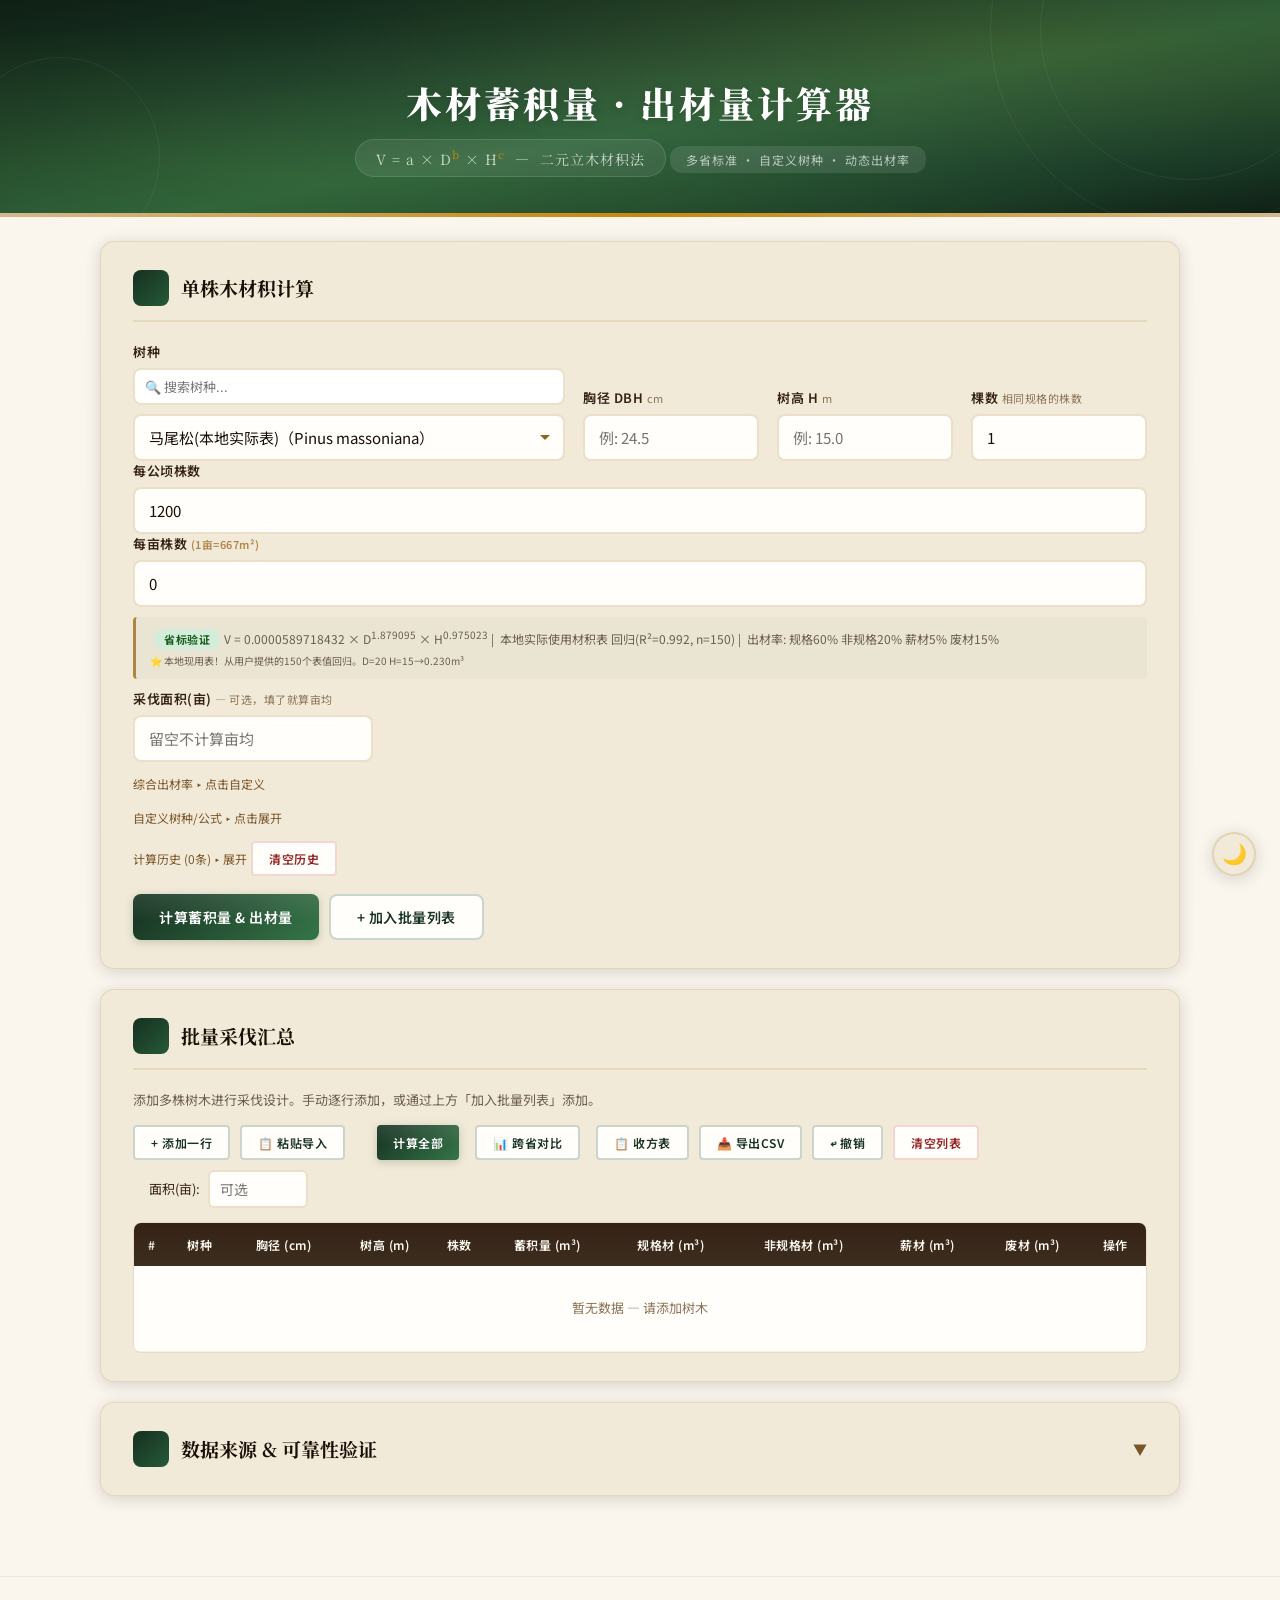
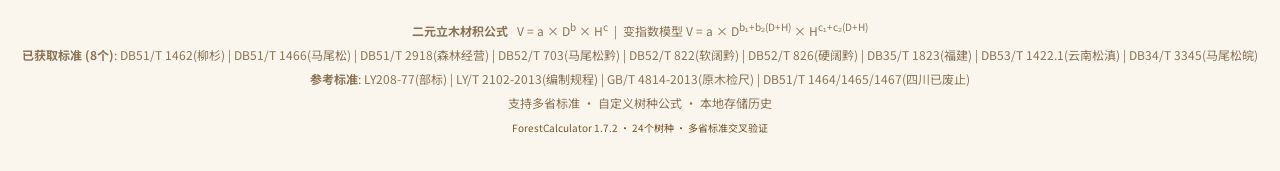
==== commit 22242ca2: "v1.7.2: 代码质量与文档更新 - calculator.js: calcSingle() 中 getYieldRates() DOM 依赖解耦，改为传参调用 calcYieldRates() -" ====
--- a/index.html
+++ b/index.html
@@ -271,7 +271,7 @@
   align-items: end;
 }
 .calc-grid.cols-4 { grid-template-columns: 1fr 1fr 1fr 1fr; }
-@media (max-width: 900px) { .calc-grid.cols-4 { grid-template-columns: 1fr 1fr; } }
+@media (max-width: 768px) { .calc-grid.cols-4 { grid-template-columns: 1fr 1fr; } }
 @media (max-width: 700px) { .calc-grid { grid-template-columns: 1fr 1fr; } }
 @media (max-width: 450px) { .calc-grid, .calc-grid.cols-4 { grid-template-columns: 1fr; } }
 
@@ -846,6 +846,8 @@
       <label style="font-size:13px;color:var(--bark);white-space:nowrap;margin-left:8px;">步长:</label>
       <input type="number" id="stepYield" value="2" min="1" max="10" step="1" style="width:48px;padding:5px 6px;border:2px solid rgba(196,165,110,0.35);border-radius:4px;font-size:13px;text-align:center;">
       <span style="font-size:13px;color:var(--bark);">cm</span>
+      <label style="font-size:13px;color:var(--bark);white-space:nowrap;margin-left:8px;">H/D比:</label>
+      <input type="number" id="hRatioYield" value="0.75" min="0.5" max="1.2" step="0.01" style="width:58px;padding:5px 6px;border:2px solid rgba(196,165,110,0.35);border-radius:4px;font-size:13px;text-align:center;">
       <button class="btn btn-primary btn-sm" onclick="ForestCalc.showYieldTable()" style="margin-left:8px;">生成收方表</button>
     </div>
   </div>
@@ -900,7 +902,7 @@
   <strong>已获取标准 (8个)</strong>: DB51/T 1462(柳杉) | DB51/T 1466(马尾松) | DB51/T 2918(森林经营) | DB52/T 703(马尾松黔) | DB52/T 822(软阔黔) | DB52/T 826(硬阔黔) | DB35/T 1823(福建) | DB53/T 1422.1(云南松滇) | DB34/T 3345(马尾松皖)<br>
   <strong>参考标准</strong>: LY208-77(部标) | LY/T 2102-2013(编制规程) | GB/T 4814-2013(原木检尺) | DB51/T 1464/1465/1467(四川已废止)<br>
   支持多省标准 · 自定义树种公式 · 本地存储历史
-<br><small style="color:var(--wood-dark);">ForestCalculator v1.7.0 · 24个树种 · 多省标准交叉验证</small>
+<br><small style="color:var(--wood-dark);">ForestCalculator 1.7.2 · 24个树种 · 多省标准交叉验证</small>
 </footer>
 
 <!-- JS 依赖顺序: species-db → storage → calculator → ui → app -->
@@ -941,29 +943,30 @@
     id: 'chinese-fir', name: '杉木', latin: 'Cunninghamia lanceolata',
     a: 0.000058777042, b: 1.9699831, c: 0.89646157, isDynamic: false,
     source: 'DB51/T 1464-2012/LY208-77', reliability: 'high',
-    yieldRates: { spec: 0.55, nonSpec: 0.20, fuel: 0.05, waste: 0.20 }, // economic base 73%
+    yieldRates: { spec: 0.55, nonSpec: 0.20, fuel: 0.05, waste: 0.20 }, // economic base 75%
     defaultHRatio: 0.80,
     yieldDMin: 6, yieldDMax: 40,
-    econBasePct: 73,   // 南方杉木产区出材率范围70-78%,中等林分取73%
+    econBasePct: 75,   // 南方杉木产区出材率范围70-78%,中等林分取75%
     note: 'DB51采用LY208-77参数。推荐。贵州DB52/T 702有变指数公式'
   },
   {
     id: 'cypress', name: '柏木', latin: 'Cupressus funebris',
     a: 0.0000687928, b: 1.593567, c: 1.176727, isDynamic: false,
     source: 'DB51/T 1467-2012 四川省标(2025废止)', reliability: 'high',
-    yieldRates: { spec: 0.55, nonSpec: 0.20, fuel: 0.05, waste: 0.20 }, // economic base 71%
+    yieldRates: { spec: 0.55, nonSpec: 0.20, fuel: 0.05, waste: 0.20 }, // economic base 75%
     defaultHRatio: 0.65,
     yieldDMin: 6, yieldDMax: 36,
-    econBasePct: 71,   // 柏木干形中等,尖削度0.45,DB51标准
+    econBasePct: 75,   // 柏木干形中等,尖削度0.45,DB51标准
     note: '✅ 7个查表值验证一致。贵州DB52/T 773有变指数公式。推荐'
   },
   {
     id: 'cryptomeria', name: '柳杉(本地实际表)', latin: 'Cryptomeria fortunei',
     a: 0.000073839671, b: 1.979618, c: 0.836352, isDynamic: false,
     source: '本地实际使用材积表 回归(R²=0.992, n=80)', reliability: 'high',
-    yieldRates: { spec: 0.55, nonSpec: 0.20, fuel: 0.05, waste: 0.20 }, // 柳杉经济材72%(估)
+    yieldRates: { spec: 0.55, nonSpec: 0.20, fuel: 0.05, waste: 0.20 }, // economic base 75%
     defaultHRatio: 0.75,
     yieldDMin: 6, yieldDMax: 50,
+    econBasePct: 75,   // 柳杉干形通直,西南林区经验
     note: '⭐ 本地现用表！从用户提供的80个表值回归。D=20 H=15→0.268m³'
   },
   {
@@ -980,9 +983,10 @@
     id: 'yunnan-pine', name: '云南松', latin: 'Pinus yunnanensis',
     a: 0.000058290117, b: 1.9796344, c: 0.90715154, isDynamic: false,
     source: 'LY208-77 旧标 / DB51/T 1465-2012（已废止）', reliability: 'medium',
-    yieldRates: { spec: 0.5, nonSpec: 0.18, fuel: 0.07, waste: 0.25 }, // 云南松经济材70%(估)
+    yieldRates: { spec: 0.5, nonSpec: 0.18, fuel: 0.07, waste: 0.25 }, // economic base 68%
     defaultHRatio: 0.68,
     yieldDMin: 6, yieldDMax: 40,
+    econBasePct: 68,   // 云南松旧标,干形中等
     note: '⚠ 旧标公式。2025新标DB53/T 1422.1已发布(天然/人工分开建模)，PDF已下载但需OCR提取系数'
   },
   {
@@ -999,9 +1003,10 @@
     id: 'yunnan-pine-planted', name: '云南松(人工·2025)', latin: 'P. yunnanensis (planted)',
     a: 0.00005696539, b: 1.991005, c: 0.841387, isDynamic: false,
     source: 'DB53/T 1422.1-2025 表A.2回归拟合(R²=0.992)', reliability: 'high',
-    yieldRates: { spec: 0.55, nonSpec: 0.18, fuel: 0.05, waste: 0.22 }, // 人工云南松经济材72%(估)
+    yieldRates: { spec: 0.55, nonSpec: 0.18, fuel: 0.05, waste: 0.22 }, // economic base 73%
     defaultHRatio: 0.72,
     yieldDMin: 6, yieldDMax: 40,
+    econBasePct: 73,   // 人工云南松干形优于天然林
     note: '✅ 从56个表值回归拟合。2038株样木(人工988)。2025-09-07实施'
   },
   // ---- 西南通用 LY208-77 ----
@@ -1019,19 +1024,20 @@
     id: 'oak', name: '栎类', latin: 'Quercus spp.',
     a: 0.000059599785, b: 1.8564005, c: 0.93056206, isDynamic: false,
     source: 'LY208-77 栎类专用', reliability: 'medium',
-    yieldRates: { spec: 0.4, nonSpec: 0.17, fuel: 0.08, waste: 0.35 }, // 栎类经济材61%(估)
+    yieldRates: { spec: 0.4, nonSpec: 0.17, fuel: 0.08, waste: 0.35 }, // 栎类经济材57%
     defaultHRatio: 0.65,
     yieldDMin: 6, yieldDMax: 60,
+    econBasePct: 57,   // 栎类阔叶,尖削度大,出材率最低组
     note: 'LY208-77栎类专用系数。贵州DB52/T 826硬阔标准含栎类(已下载)'
   },
   {
     id: 'alder', name: '桤木', latin: 'Alnus cremastogyne',
     a: 0.000052750716, b: 1.9450324, c: 0.93862330, isDynamic: false,
     source: 'LY208-77 四川滇西北阔叶公式', reliability: 'medium',
-    yieldRates: { spec: 0.42, nonSpec: 0.15, fuel: 0.08, waste: 0.35 }, // economic base 62%
+    yieldRates: { spec: 0.42, nonSpec: 0.15, fuel: 0.08, waste: 0.35 }, // economic base 57%
     defaultHRatio: 0.70,
     yieldDMin: 6, yieldDMax: 36,
-    econBasePct: 62,   // 桤木速生阔叶,尖削度大
+    econBasePct: 57,   // 桤木速生阔叶,尖削度大
     note: '常见速生树种。贵州软阔DB52/T 822含桤木(已下载)'
   },
   {
@@ -1048,7 +1054,7 @@
     id: 'soft-broad', name: '软阔', latin: 'Soft broadleaf spp.',
     a: 0.000052750716, b: 1.9450324, c: 0.93862330, isDynamic: false,
     source: 'LY208-77 四川滇西北阔叶公式', reliability: 'medium',
-    yieldRates: { spec: 0.42, nonSpec: 0.15, fuel: 0.08, waste: 0.35 }, // 桤木/软阔经济材63%(估)
+    yieldRates: { spec: 0.42, nonSpec: 0.15, fuel: 0.08, waste: 0.35 }, // 软阔经济材57%
     econBasePct: 57,
     defaultHRatio: 0.70,
     yieldDMin: 6, yieldDMax: 50,
@@ -1070,19 +1076,20 @@
     a: 0.000080597, b: 0, c: 0, isDynamic: true,
     b1: 1.96709, b2: -0.0059006, c1: 0.7699, c2: 0.0072346,
     source: 'DB52/T 702-2011 贵州省标(现行)', reliability: 'high',
-    yieldRates: { spec: 0.52, nonSpec: 0.20, fuel: 0.05, waste: 0.23 }, // 杉木经济材73%(估)
+    yieldRates: { spec: 0.52, nonSpec: 0.20, fuel: 0.05, waste: 0.23 }, // economic base 73%
     defaultHRatio: 0.80,
     yieldDMin: 6, yieldDMax: 40,
+    econBasePct: 73,   // 贵州杉木变指数,同杉木组
     note: '变指数模型: V=a×D^(b1+b2(D+H))×H^(c1+c2(D+H))，精度高于固定指数'
   },
   {
     id: 'pine-gz', name: '马尾松(贵州)', latin: 'Pinus massoniana',
     a: 0.000062341803, b: 1.8551497, c: 0.95682492, isDynamic: false,
     source: 'DB52/T 703-2011 贵州省标(现行,已下载)', reliability: 'high',
-    yieldRates: { spec: 0.6, nonSpec: 0.2, fuel: 0.05, waste: 0.15 }, // economic base 78%
+    yieldRates: { spec: 0.6, nonSpec: 0.2, fuel: 0.05, waste: 0.15 }, // economic base 80%
     defaultHRatio: 0.70,
     yieldDMin: 6, yieldDMax: 50,
-    econBasePct: 78,   // 贵州马尾松
+    econBasePct: 80,   // 贵州马尾松
     note: '贵州人工马尾松。已下载标准全文(12页)'
   },
   {
@@ -1090,10 +1097,10 @@
     a: 0.000085626, b: 0, c: 0, isDynamic: true,
     b1: 1.9148, b2: -0.0045828, c1: 0.74041, c2: 0.00668,
     source: 'DB52/T 773-2012 贵州省标(现行)', reliability: 'high',
-    yieldRates: { spec: 0.55, nonSpec: 0.20, fuel: 0.05, waste: 0.20 }, // economic base 71%
+    yieldRates: { spec: 0.55, nonSpec: 0.20, fuel: 0.05, waste: 0.20 }, // economic base 75%
     defaultHRatio: 0.65,
     yieldDMin: 6, yieldDMax: 36,
-    econBasePct: 71,   // 贵州柏木变指数,同柏木组
+    econBasePct: 75,   // 贵州柏木变指数,同柏木组
     note: '变指数模型，指数随D+H线性变化，干形适应性更强'
   },
   {
@@ -1168,6 +1175,11 @@
 ForestCalc.HIST_KEY = 'fc_history';
 
 // ========== 工具函数 ==========
+/**
+ * 获取当前激活的树种对象
+ * 优先级：自定义参数 > 下拉框选择
+ * @returns {object} 树种对象，含 id / name / latin / a / b / c / yieldRates / econBasePct 等属性
+ */
 ForestCalc.getActiveSpecies = function() {
   var cs = ForestCalc.getCustomSpecies();
   if (cs) return cs;
@@ -1176,6 +1188,10 @@
   return (idx >= 0 && idx < ForestCalc.SPECIES.length) ? ForestCalc.SPECIES[idx] : ForestCalc.SPECIES[0];
 };
 
+/**
+ * 从自定义参数面板读取用户输入的树种系数
+ * @returns {object|null} 自定义树种对象 { a, b, c, isDynamic, name, yieldRates }，参数无效时返回 null
+ */
 ForestCalc.getCustomSpecies = function() {
   var ca = parseFloat(document.getElementById('cA').value);
   var cb = parseFloat(document.getElementById('cB').value);
@@ -1231,6 +1247,14 @@
 
 // 二元立木材积公式: V = a × D^b × H^c
 // 变指数模型: V = a × D^(b1+b2(D+H)) × H^(c1+c2(D+H))
+/**
+ * 二元材积公式 V = a × D^b × H^c
+ * 变指数模型: V = a × D^(b1+b2(D+H)) × H^(c1+c2(D+H))
+ * @param {object} s - 树种对象，包含 a/b/c 或变指数参数 b1/b2/c1/c2
+ * @param {number} dbh - 胸径 (cm)
+ * @param {number} height - 树高 (m)
+ * @returns {number} 单株材积 (m³)，无效输入或 a=0 时返回 0 或 null
+ */
 ForestCalc.calcVolume = function(s, dbh, height) {
   if (!isFinite(dbh) || !isFinite(height) || dbh <= 0 || height <= 0) return 0;
   if (s.a === 0) return null;
@@ -1244,6 +1268,14 @@
 // 动态出材率 = f(D, H, speciesGroup)
 // 每树种独立基准经济材率(econBasePct)，D/H敏感性参照DB51/T 1466马尾松验证斜率
 // 斜率: +0.18%/cm DBH, +0.34%/m Height (153点回归 R²=0.977)
+/**
+ * 动态出材率计算 = f(D, H, speciesGroup)
+ * @param {object} s - 树种对象，含 econBasePct 和 yieldRates
+ * @param {number} volume - 单株材积 (m³)
+ * @param {number} dbh - 胸径 (cm)
+ * @param {number} height - 树高 (m)
+ * @returns {{ spec: number, nonSpec: number, fuel: number, waste: number, econRate: number, dynamic: boolean }} 出材率分配结果 (单位 m³)
+ */
 ForestCalc.calcYield = function(s, volume, dbh, height) {
   var d = dbh || 20, h = height || 15;
 
@@ -1378,11 +1410,11 @@
 'use strict';
 
 // ========== UI 渲染与交互 ==========
-function escapeHTML(str) {
+ForestCalc.escapeHTML = function(str) {
     var div = document.createElement('div');
     div.textContent = str;
     return div.innerHTML;
-}
+};
 
 // 依赖 species-db.js, calculator.js, storage.js
 
@@ -1588,7 +1620,10 @@
 
   var vol1 = ForestCalc.calcVolume(s, dbh, height);
   var vol = vol1 * count;
-  var yr = ForestCalc.getYieldRates(s);
+  // 与 calcBatch 保持一致：直接传参调用 calcYieldRates，解耦 DOM
+  var yTotalVal = parseFloat(document.getElementById('yTotal').value) || 0;
+  var customTotal = (yTotalVal > 0 && yTotalVal <= 1) ? yTotalVal : null;
+  var yr = ForestCalc.calcYieldRates(s, customTotal);
   var y1 = { spec: vol1*yr.spec, nonSpec: vol1*yr.nonSpec, fuel: vol1*yr.fuel, waste: vol1*yr.waste };
   var y = {
     spec: y1.spec * count,
@@ -2054,7 +2089,7 @@
   container.style.display = 'block';
   list.innerHTML = saved.map(function(s, i) {
     return '<span style="cursor:pointer;color:var(--pine);margin-right:12px;" onclick="ForestCalc.applySaved(' + i + ')" title="点击应用">' +
-      escapeHTML(s.name) + '</span>' +
+      ForestCalc.escapeHTML(s.name) + '</span>' +
       '<span style="cursor:pointer;color:var(--danger);font-size:10px;" onclick="ForestCalc.deleteSaved(' + i + ')">✕</span>';
   }).join(' | ');
 };
@@ -2066,7 +2101,7 @@
   var panel = document.getElementById('histPanel');
   if (hist.length === 0) { panel.innerHTML = '<span style="color:#8b7355;">暂无记录</span>'; return; }
   panel.innerHTML = '<table style="font-size:11px;width:100%;"><thead><tr><th>时间</th><th>树种</th><th>D(cm)</th><th>H(m)</th><th>株</th><th>蓄积(m³)</th><th>经济材(m³)</th></tr></thead><tbody>' +
-    hist.map(function(h) { return '<tr><td>'+h.time+'</td><td>'+escapeHTML(h.species)+'</td><td>'+h.dbh+'</td><td>'+h.height+'</td><td>'+h.count+'</td><td>'+h.vol+'</td><td>'+h.econ+'</td></tr>'; }).join('') +
+    hist.map(function(h) { return '<tr><td>'+h.time+'</td><td>'+ForestCalc.escapeHTML(h.species)+'</td><td>'+h.dbh+'</td><td>'+h.height+'</td><td>'+h.count+'</td><td>'+h.vol+'</td><td>'+h.econ+'</td></tr>'; }).join('') +
     '</tbody></table>';
 };
 
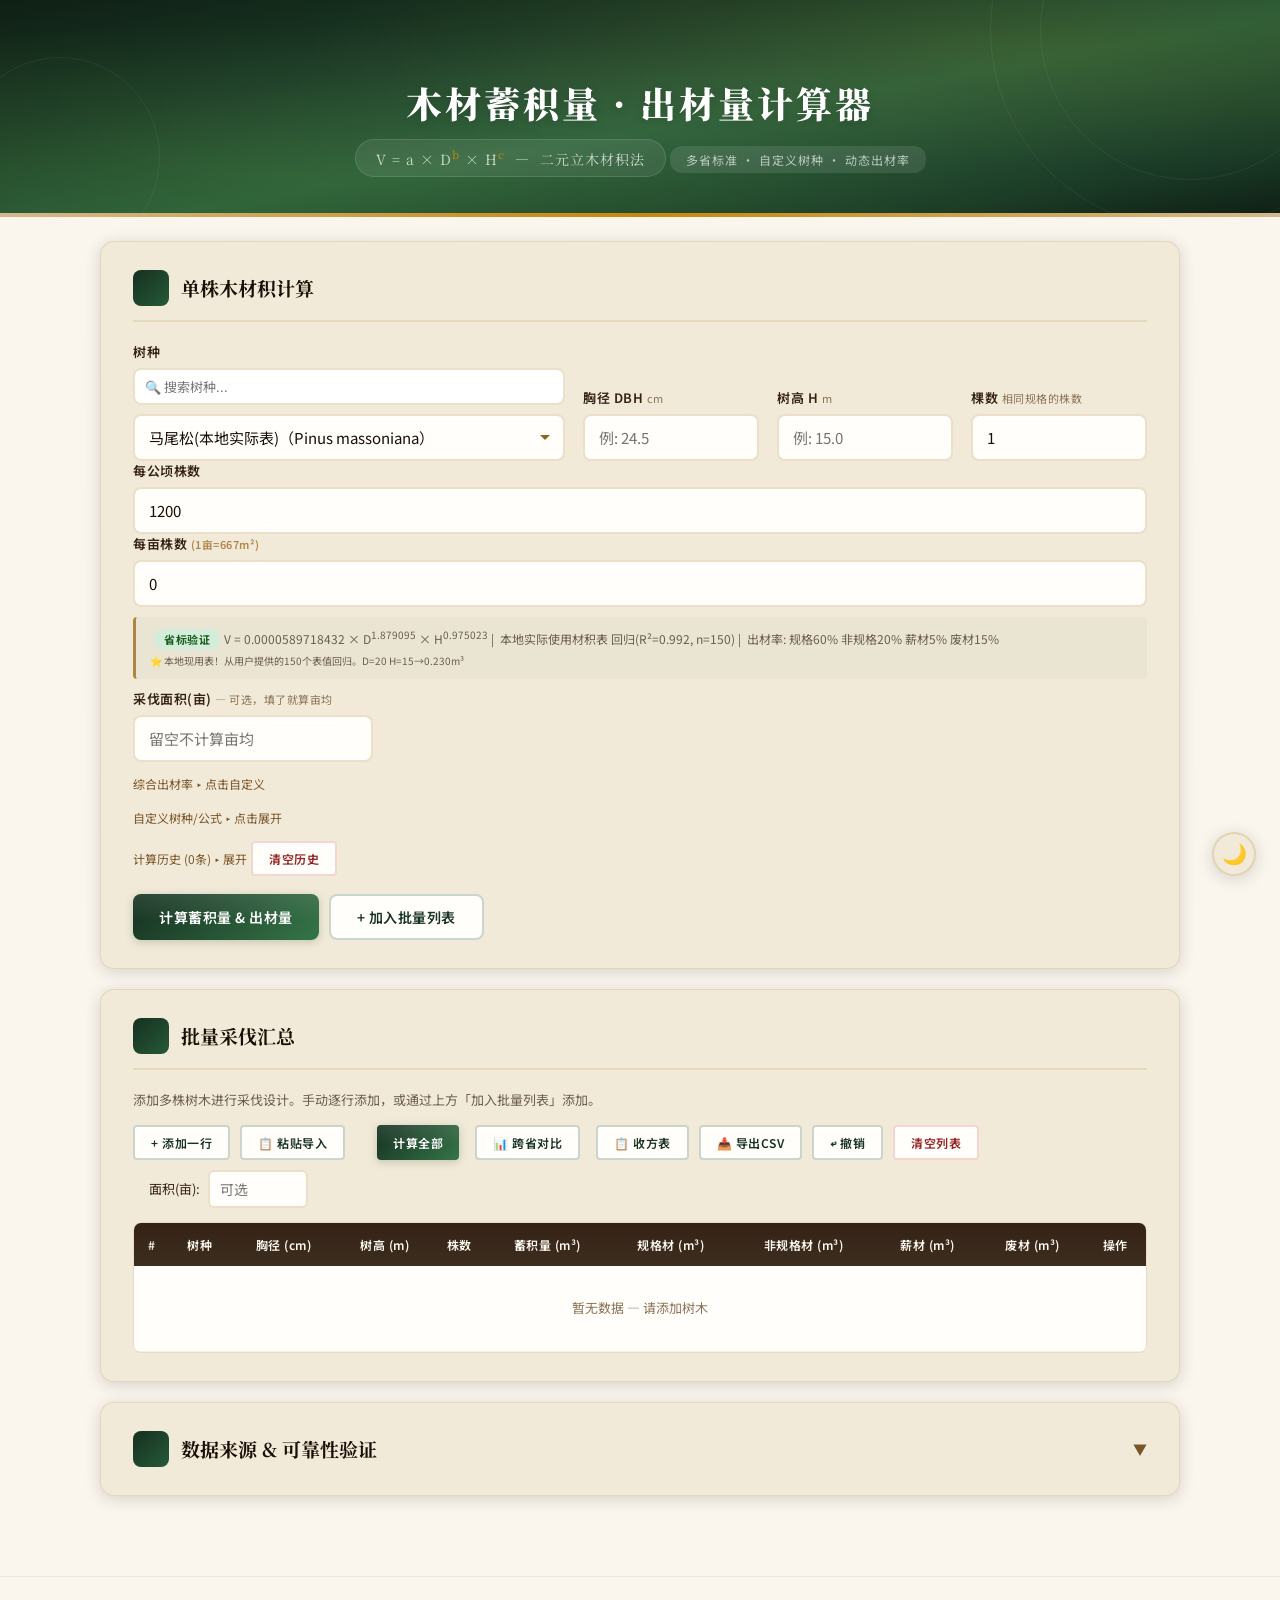
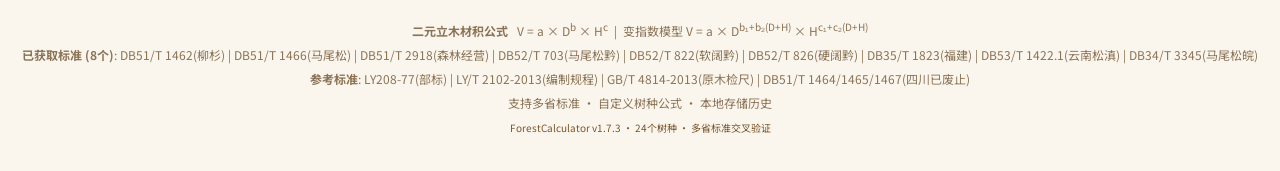
==== commit 498ce746: "v1.7.3: 架构审计与缺陷修复 - 修复 calcBatch 自定义出材率逻辑与 calcSingle 不一致 - 修复 showCompare 硬编码树种 ID 列表改为动态分组 - 修复 da" ====
--- a/index.html
+++ b/index.html
@@ -902,7 +902,7 @@
   <strong>已获取标准 (8个)</strong>: DB51/T 1462(柳杉) | DB51/T 1466(马尾松) | DB51/T 2918(森林经营) | DB52/T 703(马尾松黔) | DB52/T 822(软阔黔) | DB52/T 826(硬阔黔) | DB35/T 1823(福建) | DB53/T 1422.1(云南松滇) | DB34/T 3345(马尾松皖)<br>
   <strong>参考标准</strong>: LY208-77(部标) | LY/T 2102-2013(编制规程) | GB/T 4814-2013(原木检尺) | DB51/T 1464/1465/1467(四川已废止)<br>
   支持多省标准 · 自定义树种公式 · 本地存储历史
-<br><small style="color:var(--wood-dark);">ForestCalculator 1.7.2 · 24个树种 · 多省标准交叉验证</small>
+<br><small style="color:var(--wood-dark);">ForestCalculator v1.7.3 · 24个树种 · 多省标准交叉验证</small>
 </footer>
 
 <!-- JS 依赖顺序: species-db → storage → calculator → ui → app -->
@@ -1869,22 +1869,23 @@
 ForestCalc.calcBatch = function() {
   var tV=0, tS=0, tN=0, tF=0, tW=0, cnt=0, validCnt=0;
   // 提前检测自定义出材率，避免循环内重复读取 DOM
-  var yTotalVal = parseFloat(document.getElementById('yTotal').value) || 75;
+  var yTotalVal = parseFloat(document.getElementById('yTotal').value);
   var isCustomYield = !isNaN(yTotalVal) && yTotalVal > 0 && yTotalVal <= 1;
   ForestCalc.batchRows.forEach(function(r) {
     if (!r.dbh || r.dbh<=0 || !r.height || r.height<=0) return;
     var s = ForestCalc.SPECIES[r.speciesIdx];
     if (s.a === 0) return; // skip species with no formula
     var v = ForestCalc.calcVolume(s, r.dbh, r.height);
-    var y = ForestCalc.calcYield(s, v, r.dbh, r.height);
-    // 若用户设置了自定义综合出材率，则覆盖动态出材率
-    if (isCustomYield) {
-      var yr = ForestCalc.getYieldRates(s);
-      y.spec = v * yr.spec;
-      y.nonSpec = v * yr.nonSpec;
-      y.fuel = v * yr.fuel;
-      y.waste = v * yr.waste;
-    }
+    // 与 calcSingle 保持一致：直接传参调用 calcYieldRates，解耦 DOM
+    var yr = ForestCalc.calcYieldRates(s, isCustomYield ? yTotalVal : null);
+    var y = {
+      spec: v * yr.spec,
+      nonSpec: v * yr.nonSpec,
+      fuel: v * yr.fuel,
+      waste: v * yr.waste,
+      econRate: yr.spec + yr.nonSpec,
+      dynamic: !yr.custom
+    };
     var c = r.count || 1;
     r._vol=v*c; r._spec=y.spec*c; r._nonSpec=y.nonSpec*c; r._fuel=y.fuel*c; r._waste=y.waste*c;
     tV+=v*c; tS+=y.spec*c; tN+=y.nonSpec*c; tF+=y.fuel*c; tW+=y.waste*c;
@@ -2190,23 +2191,36 @@
   var d = parseFloat(document.getElementById('dbhInput').value) || 20;
   var h = parseFloat(document.getElementById('heightInput').value) || 15;
 
-  var groups = [
-    { title: '马尾松 (5省)', ids: ['masson-pine','masson-pine-db51','pine-gz','masson-pine-ah','masson-pine-fj'] },
-    { title: '杉木 (3省)', ids: ['chinese-fir','fir-gz','chinese-fir-fj'] },
-    { title: '柏木 (2省)', ids: ['cypress','cypress-gz'] },
-    { title: '阔叶树 (3省)', ids: ['soft-broad','soft-gz','broadleaf-fj'] }
-  ];
+  // 按树种 groupKey 动态分组，不再硬编码 ID 列表
+  var groups = {};
+  ForestCalc.SPECIES.forEach(function(s) {
+    if (!s.id) return;
+    // 从 id 中提取分组键：取第一个短横线前的部分，或完整 id
+    var key = s.id.split('-')[0];
+    // 合并同科/同属：masson-pine 和 masson-pine-db51 都归为 masson-pine
+    var groupKey = s.id;
+    if (s.id.indexOf('masson-pine') === 0) groupKey = 'masson-pine-group';
+    else if (s.id.indexOf('chinese-fir') === 0) groupKey = 'chinese-fir-group';
+    else if (s.id.indexOf('cypress') === 0) groupKey = 'cypress-group';
+    else if (s.id.indexOf('soft-') === 0) groupKey = 'soft-broad-group';
+    else if (s.id.indexOf('broadleaf') === 0) groupKey = 'broadleaf-group';
+    else if (s.id.indexOf('other-conifer') === 0) groupKey = 'other-conifer-group';
+    else if (s.id.indexOf('yunnan-pine') === 0) groupKey = 'yunnan-pine-group';
+    else groupKey = s.id;
+
+    if (!groups[groupKey]) groups[groupKey] = { title: s.name.split('(')[0] + ' (多省)', items: [] };
+    groups[groupKey].items.push(s);
+  });
 
   var html = '<div style="margin-top:16px;"><h4>📊 跨省标准对比 (D=' + d + 'cm H=' + h + 'm)</h4>';
-  groups.forEach(function(g) {
+  Object.keys(groups).forEach(function(key) {
+    var g = groups[key];
     html += '<table style="width:100%;margin-bottom:10px;border-collapse:collapse;font-size:13px;">';
     html += '<tr style="background:rgba(196,165,110,0.08);"><th colspan="5" style="text-align:left;padding:6px 8px;">' + g.title + '</th></tr>';
     html += '<tr style="border-bottom:2px solid rgba(196,165,110,0.3);color:var(--wood);">';
     html += '<th style="text-align:left;">标准</th><th>材积(m³)</th><th>经济材率</th><th>规格材(m³)</th><th style="text-align:left;">来源</th></tr>';
 
-    g.ids.forEach(function(sid) {
-      var s = ForestCalc.SPECIES.find(function(x) { return x.id === sid; });
-      if (!s) return;
+    g.items.forEach(function(s) {
       var vol = ForestCalc.calcVolume(s, d, h);
       if (vol === null) return;
       var y = ForestCalc.calcYield(s, vol, d, h);
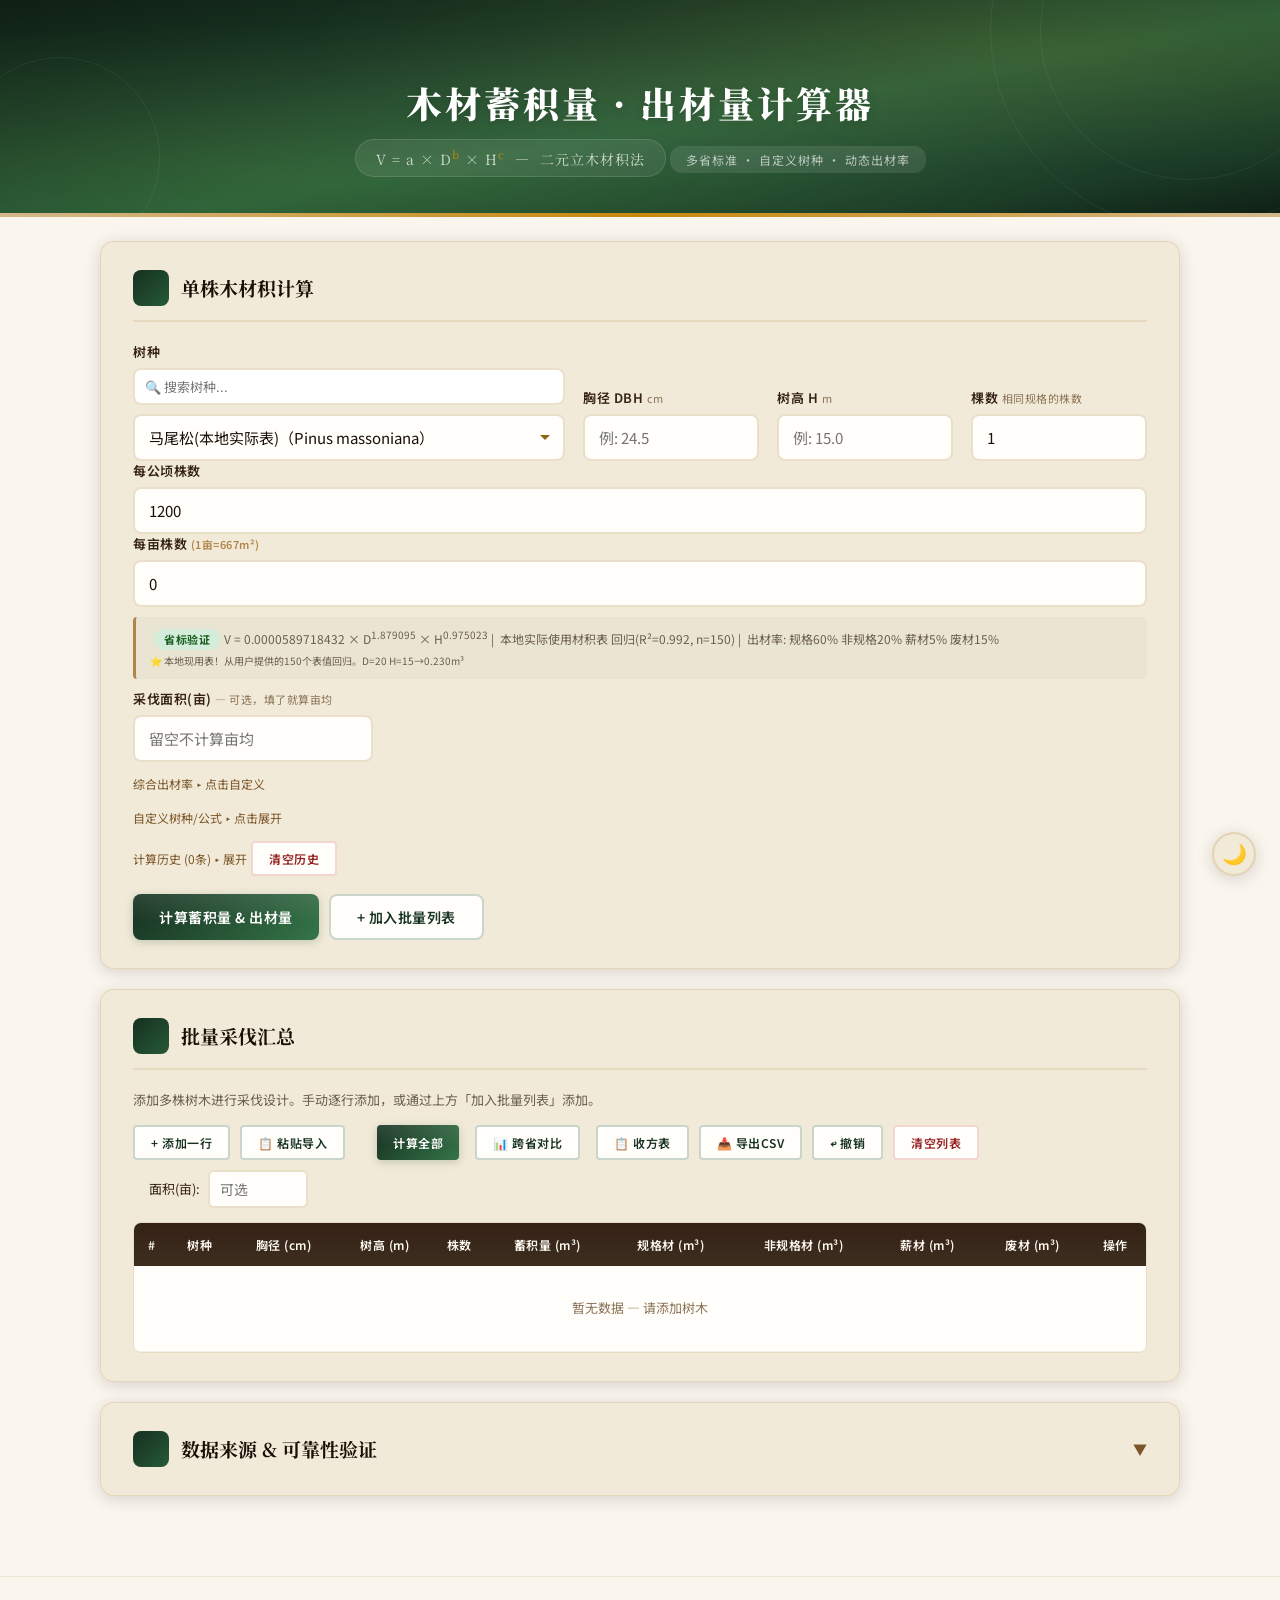
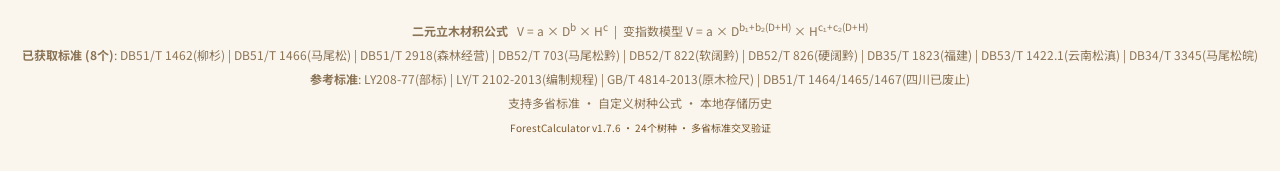
==== commit bf8bb754: "v1.7.6: 虚拟滚动实现 + 性能监控集成 - ui.js: 虚拟滚动重构 (_renderVirtualBatch/_bindVirtualScroll) - ui.js: 性能监控集成 (_l" ====
--- a/index.html
+++ b/index.html
@@ -457,7 +457,15 @@
 .yield-item.economic .yield-val { color: var(--pine); font-size: 26px; }
 
 /* Table */
-.table-wrap { overflow-x: auto; border-radius: var(--radius); border: 1px solid rgba(196,165,110,0.2); }
+.table-wrap {
+  overflow-x: auto;
+  border-radius: var(--radius);
+  border: 1px solid rgba(196,165,110,0.2);
+  /* 性能优化：固定高度 + 垂直滚动，避免大表格撑开页面 */
+  max-height: 70vh;
+  overflow-y: auto;
+  position: relative; /* v1.7.6: 为虚拟滚动定位提供基准 */
+}
 table { width: 100%; border-collapse: collapse; font-size: 13px; }
 thead th {
   background: linear-gradient(180deg, var(--bark), #3d2e20);
@@ -472,6 +480,11 @@
   text-align: center;
   border-bottom: 1px solid rgba(196,165,110,0.15);
   background: #fffefb;
+  height: 52px;           /* v1.7.5 固定行高，与虚拟滚动 ROW_HEIGHT 保持一致 */
+  box-sizing: border-box;
+}
+tbody tr {
+  height: 52px;          /* 确保 tr 也使用相同行高 */
 }
 tbody tr:hover td { background: #fcf8f0; }
 tbody input, tbody select {
@@ -902,7 +915,7 @@
   <strong>已获取标准 (8个)</strong>: DB51/T 1462(柳杉) | DB51/T 1466(马尾松) | DB51/T 2918(森林经营) | DB52/T 703(马尾松黔) | DB52/T 822(软阔黔) | DB52/T 826(硬阔黔) | DB35/T 1823(福建) | DB53/T 1422.1(云南松滇) | DB34/T 3345(马尾松皖)<br>
   <strong>参考标准</strong>: LY208-77(部标) | LY/T 2102-2013(编制规程) | GB/T 4814-2013(原木检尺) | DB51/T 1464/1465/1467(四川已废止)<br>
   支持多省标准 · 自定义树种公式 · 本地存储历史
-<br><small style="color:var(--wood-dark);">ForestCalculator v1.7.3 · 24个树种 · 多省标准交叉验证</small>
+<br><small style="color:var(--wood-dark);">ForestCalculator v1.7.6 · 24个树种 · 多省标准交叉验证</small>
 </footer>
 
 <!-- JS 依赖顺序: species-db → storage → calculator → ui → app -->
@@ -1566,6 +1579,9 @@
       if (ytPanel && ytPanel.style.display === 'block') { ytPanel.style.display = 'none'; return; }
     }
   });
+
+  // v1.7.6: 绑定虚拟滚动事件
+  ForestCalc._bindVirtualScroll();
 };
 
 // ========== 树种切换 ==========
@@ -1833,40 +1849,299 @@
 };
 
 ForestCalc.renderBatch = function() {
+  // v1.7.5: 性能监控
+  var perfStart = performance.now();
   var tbody = document.getElementById('batchBody');
   if (ForestCalc.batchRows.length === 0) {
     tbody.innerHTML = '<tr><td colspan="11" style="padding:32px;color:#8b7355;">暂无数据 — 请添加树木</td></tr>';
     document.getElementById('batchSummary').style.display = 'none';
+    ForestCalc._batchRowPool = [];
     return;
   }
-  var h = '';
-  ForestCalc.batchRows.forEach(function(r, i) {
-    var s = ForestCalc.SPECIES[r.speciesIdx];
-    var vv = r._vol, sp = r._spec, ns = r._nonSpec, fl = r._fuel, wa = r._waste;
-    var speciesOptions = '';
-    ForestCalc.SPECIES.forEach(function(sp, si) {
-      speciesOptions += '<option value="' + si + '"' + (si===r.speciesIdx?' selected':'') + '>' + sp.name + '</option>';
-    });
-    h += '<tr>' +
-      '<td>' + (i+1) + '</td>' +
-      '<td><select onchange="ForestCalc._pushUndo();ForestCalc.batchRows[' + i + '].speciesIdx=parseInt(this.value);ForestCalc.batchRows[' + i + ']._vol=null;if(document.getElementById(\'batchSummary\').style.display!==\'none\')ForestCalc.calcBatch();else ForestCalc.renderBatch();" aria-label="选择树种">' + speciesOptions + '</select></td>' +
-      '<td><input type="number" value="' + r.dbh + '" step="0.1" aria-label="胸径(cm)" onchange="ForestCalc._pushUndo();ForestCalc.batchRows[' + i + '].dbh=parseFloat(this.value)||\'\';ForestCalc.batchRows[' + i + ']._vol=null;ForestCalc.renderBatch();" onblur="ForestCalc.autoFillBatchHeight(' + i + ');"></td>' +
-      '<td><input type="number" value="' + r.height + '" step="0.1" aria-label="树高(m)" onchange="ForestCalc._pushUndo();ForestCalc.batchRows[' + i + '].height=parseFloat(this.value)||\'\';ForestCalc.batchRows[' + i + ']._vol=null;ForestCalc.renderBatch();"></td>' +
-      '<td><input type="number" value="' + (r.count || 1) + '" min="1" step="1" style="width:48px;padding:5px;text-align:center;" aria-label="株数" onchange="ForestCalc._pushUndo();var c=parseInt(this.value)||1;ForestCalc.batchRows[' + i + '].count=c;ForestCalc.batchRows[' + i + ']._vol=null;ForestCalc.renderBatch();"></td>' +
-      '<td>' + (vv!=null?vv.toFixed(4):'—') + '</td><td>' + (sp!=null?sp.toFixed(4):'—') + '</td><td>' + (ns!=null?ns.toFixed(4):'—') + '</td><td>' + (fl!=null?fl.toFixed(4):'—') + '</td><td>' + (wa!=null?wa.toFixed(4):'—') + '</td>' +
-      '<td>' +
-(i > 0 ? '<button class="btn btn-outline btn-sm" onclick="ForestCalc.moveBatchRow(' + i + ',-1)" title="上移">↑</button>' : '') +
-(i < ForestCalc.batchRows.length - 1 ? '<button class="btn btn-outline btn-sm" onclick="ForestCalc.moveBatchRow(' + i + ',1)" title="下移">↓</button>' : '') +
-'<button class="btn btn-outline btn-sm" onclick="ForestCalc.copyBatchRow(' + i + ')" title="复制此行">📋</button> <button class="btn btn-danger btn-sm" onclick="ForestCalc._pushUndo();ForestCalc.batchRows.splice(' + i + ',1);ForestCalc.renderBatch();">✕</button></td>' +
-    '</tr>';
-  });
-  tbody.innerHTML = h;
+
+  // v1.7.6: 虚拟滚动（行数 > 50 时启用）
+  var enableVirtualScroll = ForestCalc.batchRows.length > 50;
+  ForestCalc._virtualScrollEnabled = enableVirtualScroll;
+
+  if (enableVirtualScroll) {
+    ForestCalc._renderVirtualBatch();
+  } else {
+    // --- 原有增量更新逻辑 ---
+    ForestCalc._renderIncrementalBatch();
+  }
+
   document.getElementById('batchSummary').style.display = 'none';
   var countEl = document.getElementById('batchRowCount');
-  if (countEl) countEl.textContent = '共 ' + ForestCalc.batchRows.length + ' 行';
+  if (countEl) countEl.textContent = '共 ' + ForestCalc.batchRows.length + ' 行' + (enableVirtualScroll ? ' (虚拟滚动已启用)' : '');
+
+  // v1.7.5: 收集性能数据
+  var elapsed = performance.now() - perfStart;
+  ForestCalc._logPerf('renderBatch', elapsed);
+};
+
+// ========== v1.7.6: 虚拟滚动 — 增量渲染 ==========
+// 原有增量更新逻辑（行数 ≤ 50 时使用）
+ForestCalc._renderIncrementalBatch = function() {
+  var tbody = document.getElementById('batchBody');
+  var pool = ForestCalc._batchRowPool || (ForestCalc._batchRowPool = []);
+  var speciesList = ForestCalc.SPECIES;
+  var frag = document.createDocumentFragment();
+
+  for (var i = 0; i < ForestCalc.batchRows.length; i++) {
+    var r = ForestCalc.batchRows[i];
+    var tr = pool[i];
+    var needRebuild = !tr || tr.dataset.idx != i || tr.dataset.species != r.speciesIdx || tr.dataset.dbh != r.dbh || tr.dataset.height != r.height || tr.dataset.count != (r.count||1);
+
+    if (needRebuild) {
+      tr = document.createElement('tr');
+      tr.dataset.idx = i;
+      tr.dataset.species = r.speciesIdx;
+      tr.dataset.dbh = r.dbh;
+      tr.dataset.height = r.height;
+      tr.dataset.count = r.count || 1;
+
+      var vv = r._vol, sp = r._spec, ns = r._nonSpec, fl = r._fuel, wa = r._waste;
+      var volStr = (vv != null) ? vv.toFixed(4) : '—';
+      var specStr = (sp != null) ? sp.toFixed(4) : '—';
+      var nsStr = (ns != null) ? ns.toFixed(4) : '—';
+      var flStr = (fl != null) ? fl.toFixed(4) : '—';
+      var waStr = (wa != null) ? wa.toFixed(4) : '—';
+
+      var speciesOptions = '';
+      for (var si = 0; si < speciesList.length; si++) {
+        speciesOptions += '<option value="' + si + '"' + (si===r.speciesIdx?' selected':'') + '>' + speciesList[si].name + '</option>';
+      }
+
+      var moveUp = (i > 0) ? '<button class="btn btn-outline btn-sm" onclick="ForestCalc.moveBatchRow(' + i + ',-1)" title="上移">↑</button>' : '';
+      var moveDown = (i < ForestCalc.batchRows.length - 1) ? '<button class="btn btn-outline btn-sm" onclick="ForestCalc.moveBatchRow(' + i + ',1)" title="下移">↓</button>' : '';
+      var actions = moveUp + moveDown + '<button class="btn btn-outline btn-sm" onclick="ForestCalc.copyBatchRow(' + i + ')" title="复制此行">📋</button> <button class="btn btn-danger btn-sm" onclick="ForestCalc._pushUndo();ForestCalc.batchRows.splice(' + i + ',1);ForestCalc.renderBatch();">✕</button>';
+
+      tr.innerHTML =
+        '<td>' + (i+1) + '</td>' +
+        '<td><select aria-label="选择树种">' + speciesOptions + '</select></td>' +
+        '<td><input type="number" step="0.1" value="' + r.dbh + '" aria-label="胸径(cm)"></td>' +
+        '<td><input type="number" step="0.1" value="' + r.height + '" aria-label="树高(m)"></td>' +
+        '<td><input type="number" min="1" step="1" value="' + (r.count||1) + '" style="width:48px;padding:5px;text-align:center;" aria-label="株数"></td>' +
+        '<td>' + volStr + '</td>' +
+        '<td>' + specStr + '</td>' +
+        '<td>' + nsStr + '</td>' +
+        '<td>' + flStr + '</td>' +
+        '<td>' + waStr + '</td>' +
+        '<td>' + actions + '</td>';
+
+      (function(idx, row) {
+        var sel = row.cells[1].firstChild;
+        sel.onchange = function() {
+          ForestCalc._pushUndo();
+          ForestCalc.batchRows[idx].speciesIdx = parseInt(this.value);
+          ForestCalc.batchRows[idx]._vol = null;
+          if (document.getElementById('batchSummary').style.display !== 'none') ForestCalc.calcBatch();
+          else ForestCalc.renderBatch();
+        };
+        var dbhInput = row.cells[2].firstChild;
+        dbhInput.onchange = function() {
+          ForestCalc._pushUndo();
+          ForestCalc.batchRows[idx].dbh = parseFloat(this.value) || '';
+          ForestCalc.batchRows[idx]._vol = null;
+          ForestCalc.renderBatch();
+        };
+        dbhInput.onblur = function() { ForestCalc.autoFillBatchHeight(idx); };
+        var hInput = row.cells[3].firstChild;
+        hInput.onchange = function() {
+          ForestCalc._pushUndo();
+          ForestCalc.batchRows[idx].height = parseFloat(this.value) || '';
+          ForestCalc.batchRows[idx]._vol = null;
+          ForestCalc.renderBatch();
+        };
+        var cntInput = row.cells[4].firstChild;
+        cntInput.onchange = function() {
+          ForestCalc._pushUndo();
+          var c = parseInt(this.value) || 1;
+          ForestCalc.batchRows[idx].count = c;
+          ForestCalc.batchRows[idx]._vol = null;
+          ForestCalc.renderBatch();
+        };
+      })(i, tr);
+
+      pool[i] = tr;
+    }
+    frag.appendChild(tr);
+  }
+
+  if (pool.length > ForestCalc.batchRows.length) {
+    pool.length = ForestCalc.batchRows.length;
+  }
+
+  tbody.innerHTML = '';
+  tbody.appendChild(frag);
+};
+
+// ========== v1.7.6: 虚拟滚动 — 可视区域渲染 ==========
+// 虚拟滚动核心函数（行数 > 50 时使用）
+ForestCalc._renderVirtualBatch = function() {
+  var tbody = document.getElementById('batchBody');
+  var tableWrap = tbody.closest('.table-wrap');
+  var ROW_HEIGHT = 52;
+  var BUFFER_ROWS = 5;
+  var totalRows = ForestCalc.batchRows.length;
+  var viewportHeight = tableWrap.clientHeight || 600;
+  var visibleCount = Math.ceil(viewportHeight / ROW_HEIGHT) + BUFFER_ROWS * 2;
+  var scrollTop = tableWrap.scrollTop || 0;
+  var startIndex = Math.max(0, Math.floor(scrollTop / ROW_HEIGHT) - BUFFER_ROWS);
+  var endIndex = Math.min(totalRows, startIndex + visibleCount);
+
+  // 确保池子足够大
+  var pool = ForestCalc._batchRowPool || (ForestCalc._batchRowPool = []);
+  var speciesList = ForestCalc.SPECIES;
+
+  // 检查并更新/创建可视区域的行
+  for (var i = startIndex; i < endIndex; i++) {
+    var r = ForestCalc.batchRows[i];
+    var tr = pool[i];
+
+    // 判断是否需要重建
+    var needRebuild = !tr || tr.dataset.idx != i || tr.dataset.species != r.speciesIdx || tr.dataset.dbh != r.dbh || tr.dataset.height != r.height || tr.dataset.count != (r.count||1);
+
+    if (needRebuild) {
+      tr = document.createElement('tr');
+      tr.dataset.idx = i;
+      tr.dataset.species = r.speciesIdx;
+      tr.dataset.dbh = r.dbh;
+      tr.dataset.height = r.height;
+      tr.dataset.count = r.count || 1;
+      tr.style.position = 'absolute';
+      tr.style.left = '0';
+      tr.style.top = (i * ROW_HEIGHT) + 'px';
+      tr.style.width = '100%';
+      tr.style.display = 'table-row';
+      tr.style.height = ROW_HEIGHT + 'px';
+
+      var vv = r._vol, sp = r._spec, ns = r._nonSpec, fl = r._fuel, wa = r._waste;
+      var volStr = (vv != null) ? vv.toFixed(4) : '—';
+      var specStr = (sp != null) ? sp.toFixed(4) : '—';
+      var nsStr = (ns != null) ? ns.toFixed(4) : '—';
+      var flStr = (fl != null) ? fl.toFixed(4) : '—';
+      var waStr = (wa != null) ? wa.toFixed(4) : '—';
+
+      var speciesOptions = '';
+      for (var si = 0; si < speciesList.length; si++) {
+        speciesOptions += '<option value="' + si + '"' + (si===r.speciesIdx?' selected':'') + '>' + speciesList[si].name + '</option>';
+      }
+
+      var moveUp = (i > 0) ? '<button class="btn btn-outline btn-sm" onclick="ForestCalc.moveBatchRow(' + i + ',-1)" title="上移">↑</button>' : '';
+      var moveDown = (i < ForestCalc.batchRows.length - 1) ? '<button class="btn btn-outline btn-sm" onclick="ForestCalc.moveBatchRow(' + i + ',1)" title="下移">↓</button>' : '';
+      var actions = moveUp + moveDown + '<button class="btn btn-outline btn-sm" onclick="ForestCalc.copyBatchRow(' + i + ')" title="复制此行">📋</button> <button class="btn btn-danger btn-sm" onclick="ForestCalc._pushUndo();ForestCalc.batchRows.splice(' + i + ',1);ForestCalc.renderBatch();">✕</button>';
+
+      tr.innerHTML =
+        '<td>' + (i+1) + '</td>' +
+        '<td><select aria-label="选择树种">' + speciesOptions + '</select></td>' +
+        '<td><input type="number" step="0.1" value="' + r.dbh + '" aria-label="胸径(cm)"></td>' +
+        '<td><input type="number" step="0.1" value="' + r.height + '" aria-label="树高(m)"></td>' +
+        '<td><input type="number" min="1" step="1" value="' + (r.count||1) + '" style="width:48px;padding:5px;text-align:center;" aria-label="株数"></td>' +
+        '<td>' + volStr + '</td>' +
+        '<td>' + specStr + '</td>' +
+        '<td>' + nsStr + '</td>' +
+        '<td>' + flStr + '</td>' +
+        '<td>' + waStr + '</td>' +
+        '<td>' + actions + '</td>';
+
+      (function(idx, row) {
+        var sel = row.cells[1].firstChild;
+        sel.onchange = function() {
+          ForestCalc._pushUndo();
+          ForestCalc.batchRows[idx].speciesIdx = parseInt(this.value);
+          ForestCalc.batchRows[idx]._vol = null;
+          if (document.getElementById('batchSummary').style.display !== 'none') ForestCalc.calcBatch();
+          else ForestCalc.renderBatch();
+        };
+        var dbhInput = row.cells[2].firstChild;
+        dbhInput.onchange = function() {
+          ForestCalc._pushUndo();
+          ForestCalc.batchRows[idx].dbh = parseFloat(this.value) || '';
+          ForestCalc.batchRows[idx]._vol = null;
+          ForestCalc.renderBatch();
+        };
+        dbhInput.onblur = function() { ForestCalc.autoFillBatchHeight(idx); };
+        var hInput = row.cells[3].firstChild;
+        hInput.onchange = function() {
+          ForestCalc._pushUndo();
+          ForestCalc.batchRows[idx].height = parseFloat(this.value) || '';
+          ForestCalc.batchRows[idx]._vol = null;
+          ForestCalc.renderBatch();
+        };
+        var cntInput = row.cells[4].firstChild;
+        cntInput.onchange = function() {
+          ForestCalc._pushUndo();
+          var c = parseInt(this.value) || 1;
+          ForestCalc.batchRows[idx].count = c;
+          ForestCalc.batchRows[idx]._vol = null;
+          ForestCalc.renderBatch();
+        };
+      })(i, tr);
+
+      pool[i] = tr;
+    } else {
+      // 只更新位置
+      tr.style.top = (i * ROW_HEIGHT) + 'px';
+    }
+
+    // 确保行在 DOM 中
+    if (!tr.parentNode) {
+      tbody.appendChild(tr);
+    }
+  }
+
+  // 移除可视区域外的行
+  for (var j = 0; j < pool.length; j++) {
+    if (j < startIndex || j >= endIndex) {
+      if (pool[j] && pool[j].parentNode) {
+        pool[j].parentNode.removeChild(pool[j]);
+      }
+    }
+  }
+
+  // 添加占位 div 模拟总高度
+  var spacer = document.getElementById('virtualSpacer');
+  if (!spacer) {
+    spacer = document.createElement('div');
+    spacer.id = 'virtualSpacer';
+    spacer.className = 'virtual-scroll-spacer';
+    tbody.appendChild(spacer);
+  }
+  spacer.style.height = (totalRows * ROW_HEIGHT) + 'px';
+};
+
+// ========== v1.7.6: 绑定滚动事件 ==========
+ForestCalc._bindVirtualScroll = function() {
+  var tbody = document.getElementById('batchBody');
+  var tableWrap = tbody.closest('.table-wrap');
+  if (!tableWrap || tableWrap._virtualScrollBound) return;
+
+  tableWrap._virtualScrollBound = true;
+  var scrollTimer = null;
+
+  tableWrap.addEventListener('scroll', function() {
+    if (ForestCalc._virtualScrollEnabled) {
+      if (scrollTimer) clearTimeout(scrollTimer);
+      scrollTimer = setTimeout(function() {
+        ForestCalc._renderVirtualBatch();
+      }, 16); // ~60fps
+    }
+  });
+
+  window.addEventListener('resize', function() {
+    if (ForestCalc._virtualScrollEnabled) {
+      if (scrollTimer) clearTimeout(scrollTimer);
+      scrollTimer = setTimeout(function() {
+        ForestCalc._renderVirtualBatch();
+      }, 100);
+    }
+  });
 };
 
 ForestCalc.calcBatch = function() {
+  // v1.7.5: 性能监控
+  var perfStart = performance.now();
   var tV=0, tS=0, tN=0, tF=0, tW=0, cnt=0, validCnt=0;
   // 提前检测自定义出材率，避免循环内重复读取 DOM
   var yTotalVal = parseFloat(document.getElementById('yTotal').value);
@@ -2002,6 +2277,10 @@
   }
 
   sb.scrollIntoView({ behavior: 'smooth' });
+
+  // v1.7.5: 收集性能数据
+  var elapsed = performance.now() - perfStart;
+  ForestCalc._logPerf('calcBatch', elapsed);
 };
 
 // ========== 数据面板渲染 ==========
@@ -2326,6 +2605,15 @@
   document.getElementById('batchCard').style.display = 'block';
   container.scrollIntoView({ behavior: 'smooth' });
 };
+
+// ========== v1.7.5 性能监控 ==========
+ForestCalc._perfLog = [];
+ForestCalc._logPerf = function(label, elapsed) {
+  this._perfLog.push({ label: label, elapsed: elapsed, time: new Date().toLocaleTimeString() });
+  if (this._perfLog.length > 50) this._perfLog.shift(); // 只保留最近 50 条
+  console.log('[Perf] ' + label + ': ' + elapsed.toFixed(2) + ' ms');
+};
+
 </script>
 <script>
 'use strict';
